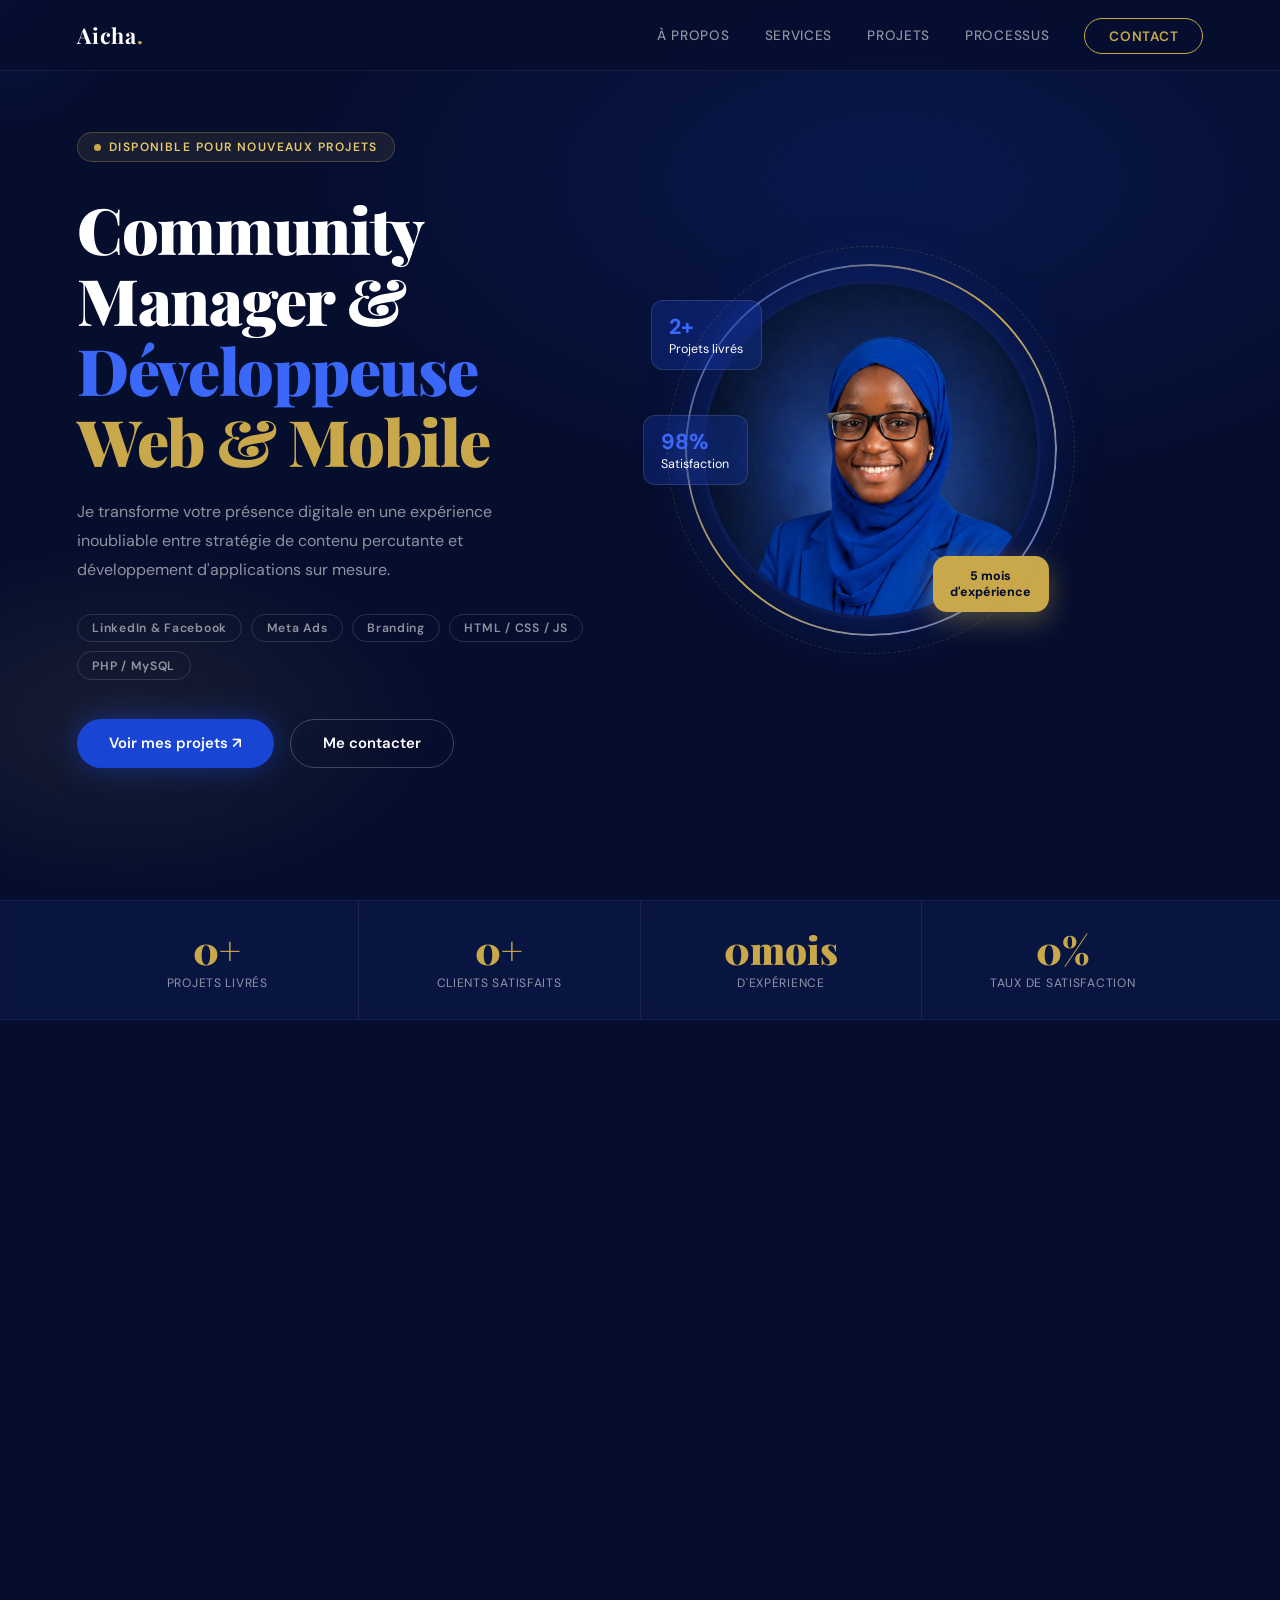
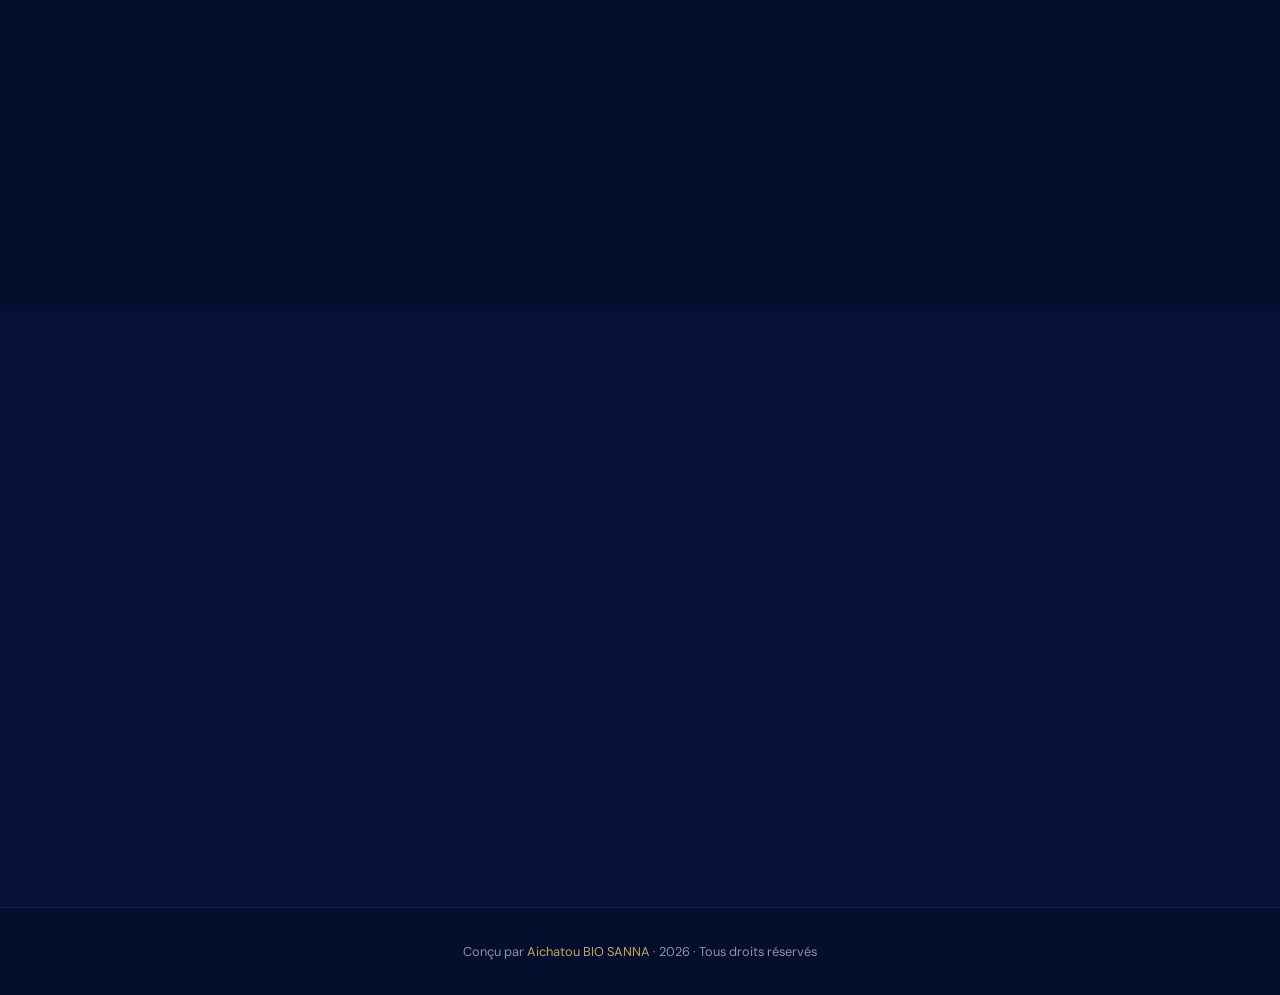
==== index.html @ 02293055 "Description des modifications" ====
<!DOCTYPE html>
<html lang="fr">
<head>
<meta charset="UTF-8">
<meta name="viewport" content="width=device-width, initial-scale=1.0">
<title>Portfolio Aichatou BIO SANNA</title>
<link href="https://fonts.googleapis.com/css2?family=Playfair+Display:wght@400;700;900&family=DM+Sans:wght@300;400;500;600&display=swap" rel="stylesheet">
<link href="portfolio.css" rel="stylesheet">
<style>
/* ── Services mis à jour ── */
.srv-tag{display:inline-block;background:rgba(196,168,76,.13);border:1px solid rgba(196,168,76,.3);color:#e8c96b;font-size:.68rem;font-weight:700;letter-spacing:.1em;text-transform:uppercase;padding:.24rem .7rem;border-radius:50px;margin-bottom:.85rem}
.srv-more{display:inline-flex;align-items:center;gap:.35rem;color:var(--royal-light);font-size:.8rem;font-weight:600;margin-top:1rem;transition:gap .3s}
.srv-card:hover .srv-more{gap:.6rem}
.srv-branding-thumb{width:100%;height:96px;border-radius:10px;margin-bottom:1rem;display:flex;align-items:center;justify-content:center;font-size:2.4rem;background:linear-gradient(135deg,rgba(24,69,212,.28),rgba(196,168,76,.18));border:1px dashed rgba(196,168,76,.28);transition:transform .4s}
.srv-card:hover .srv-branding-thumb{transform:scale(1.04)}
.srv-card p strong{color:var(--royal-light);font-weight:600}
@media(max-width:768px){#services .srv-grid{grid-template-columns:1fr!important}}
</style>
</head>
<body>

<div id="pb"></div>
<div class="cursor-glow" id="cg"></div>

<!-- ══ MODAL APERÇU WEB ══ -->
<div id="previewModal" class="preview-modal" onclick="closePreview(event)">
  <div class="preview-box" onclick="event.stopPropagation()">
    <div class="preview-header">
      <div class="preview-meta">
        <div class="preview-title" id="previewTitle">—</div>
        <div class="preview-url" id="previewUrl">—</div>
      </div>
      <div class="preview-actions">
        <a id="previewOpen" class="preview-open" href="#" target="_blank" rel="noopener noreferrer">
          <svg viewBox="0 0 24 24"><path d="M18 13v6a2 2 0 0 1-2 2H5a2 2 0 0 1-2-2V8a2 2 0 0 1 2-2h6"/><polyline points="15 3 21 3 21 9"/><line x1="10" y1="14" x2="21" y2="3"/></svg>
          Ouvrir le site
        </a>
        <button class="preview-close" onclick="closePreview()">✕</button>
      </div>
    </div>
    <div class="preview-frame-wrap">
      <div class="preview-loading-bar" id="previewLoader">
        <div class="preview-spinner-bar"></div>
        <span>Chargement de l'aperçu…</span>
      </div>
      <img id="previewShot" class="preview-screenshot" src="" alt="Aperçu du site">
      <iframe id="previewIframe" class="preview-iframe"
        sandbox="allow-scripts allow-same-origin allow-forms allow-popups"></iframe>
      <div class="preview-blocked" id="previewBlocked">
        <svg viewBox="0 0 24 24"><circle cx="12" cy="12" r="10"/><line x1="4.93" y1="4.93" x2="19.07" y2="19.07"/></svg>
        Ce site bloque l'affichage en iframe.<br>
        <a id="previewFallbackLink" href="#" target="_blank" rel="noopener" style="color:var(--royal-light);font-weight:600;margin-top:.5rem">Ouvrir dans un nouvel onglet →</a>
      </div>
    </div>
  </div>
</div>

<!-- ══ LIGHTBOX BRANDING ══ -->
<div id="lbModal" class="lb-modal" onclick="closeLightbox(event)">
  <div class="lb-inner" onclick="event.stopPropagation()">
    <button class="lb-close" onclick="closeLightbox()">✕</button>
    <span class="lb-counter" id="lbCounter">1 / 1</span>
    <button class="lb-nav lb-prev" onclick="lbMove(-1)">&#8249;</button>
    <button class="lb-nav lb-next" onclick="lbMove(1)">&#8250;</button>
    <div class="lb-img-wrap" id="lbImgWrap">
      <img id="lbImg" src="" alt="">
    </div>
    <div class="lb-caption" id="lbCaption"></div>
    <div class="lb-dots" id="lbDots"></div>
  </div>
</div>

<!-- ══ NAV ══ -->
<nav>
  <div class="logo">Aicha<span>.</span></div>
  <ul class="nav-links">
    <li><a onclick="scrollTo('about')">À propos</a></li>
    <li><a onclick="scrollTo('services')">Services</a></li>
    <li><a onclick="scrollTo('portfolio')">Projets</a></li>
    <li><a onclick="scrollTo('process')">Processus</a></li>
    <li><a onclick="scrollTo('contact')" class="nav-cta">Contact</a></li>
  </ul>
  <button id="burger" aria-label="Menu" style="display:none;background:none;border:none;cursor:pointer;flex-direction:column;gap:5px;z-index:200;padding:4px">
    <span style="display:block;width:24px;height:2px;background:white;border-radius:2px;transition:all .3s"></span>
    <span style="display:block;width:24px;height:2px;background:white;border-radius:2px;transition:all .3s"></span>
    <span style="display:block;width:24px;height:2px;background:white;border-radius:2px;transition:all .3s"></span>
  </button>
</nav>
<ul id="mobile-menu" style="display:none;position:fixed;top:0;left:0;width:100%;height:100vh;background:rgba(6,14,46,.97);backdrop-filter:blur(20px);flex-direction:column;align-items:center;justify-content:center;gap:2.5rem;list-style:none;z-index:99">
  <li><a onclick="scrollTo('about')" style="font-size:1.3rem;color:#fff;text-decoration:none;font-weight:600;cursor:pointer">À propos</a></li>
  <li><a onclick="scrollTo('services')" style="font-size:1.3rem;color:#fff;text-decoration:none;font-weight:600;cursor:pointer">Services</a></li>
  <li><a onclick="scrollTo('portfolio')" style="font-size:1.3rem;color:#fff;text-decoration:none;font-weight:600;cursor:pointer">Projets</a></li>
  <li><a onclick="scrollTo('process')" style="font-size:1.3rem;color:#fff;text-decoration:none;font-weight:600;cursor:pointer">Processus</a></li>
  <li><a onclick="scrollTo('contact')" style="font-size:1.3rem;color:var(--gold);text-decoration:none;font-weight:700;cursor:pointer">Contact</a></li>
</ul>

<!-- ══ HERO ══ -->
<section id="hero">
  <div class="hero-text">
    <div class="hero-badge"> Disponible pour nouveaux projets</div>
    <h1 class="hero-title">Community<br>Manager &amp;<br><em>Développeuse</em><br><span class="gl">Web &amp; Mobile</span></h1>
    <p class="hero-desc">Je transforme votre présence digitale en une expérience inoubliable entre stratégie de contenu percutante et développement d'applications sur mesure.</p>
    <div class="hero-tags">
      <span class="tag">LinkedIn & Facebook</span>
      <span class="tag">Meta Ads</span>
      <span class="tag">Branding</span>
      <span class="tag">HTML / CSS / JS</span>
      <span class="tag">PHP / MySQL</span>
    </div>
    <div class="hero-btns">
      <a onclick="scrollTo('portfolio')" class="btn-p">Voir mes projets ↗</a>
      <a onclick="scrollTo('contact')" class="btn-o">Me contacter</a>
    </div>
  </div>
  <div class="hero-visual">
    <div class="photo-ring">
      <div class="sc top"><strong>2+</strong>Projets livrés</div>
      <div class="sc mid"><strong>98%</strong>Satisfaction</div>
      <img class="photo-img" id="myPhoto" src="1.jpeg" alt="Aichatou BIO SANNA">
      <div class="pb2">5 mois<br>d'expérience</div>
    </div>
  </div>
</section>

<!-- STATS -->
<div class="stats-bar">
  <div class="si"><div class="sn"><span class="counter" data-target="2">0</span><span>+</span></div><div class="sl">Projets livrés</div></div>
  <div class="si"><div class="sn"><span class="counter" data-target="3">0</span><span>+</span></div><div class="sl">Clients satisfaits</div></div>
  <div class="si"><div class="sn"><span class="counter" data-target="5">0</span><span>mois</span></div><div class="sl">D'expérience</div></div>
  <div class="si"><div class="sn"><span class="counter" data-target="98">0</span><span>%</span></div><div class="sl">Taux de satisfaction</div></div>
</div>

<!-- ABOUT -->
<section id="about">
  <div class="about-grid">
    <div class="about-img-wrap reveal">
      <img id="aboutPhoto" src="1.jpeg" alt="Aichatou BIO SANNA" style="height:440px;object-fit:cover;object-position:top">
      <div class="about-overlay"></div>
      <div class="about-badge"> Community Manager & Dev Web/Mobile</div>
    </div>
    <div class="about-content">
      <div class="sec-label reveal">À propos de moi</div>
      <h2 class="sec-title reveal">Passionnée par le <em>digital</em> sous toutes ses formes</h2>
      <p class="about-hl reveal">Je suis une professionnelle polyvalente alliant créativité stratégique et expertise technique. Ma double compétence me permet de concevoir des solutions digitales complètes, de la gestion de communautés jusqu'au développement d'applications web et mobile.</p>
      <div class="reveal">
        <p style="color:var(--muted);font-size:.9rem;line-height:1.75;margin-bottom:1rem">Avec 5 mois d'expérience, j'accompagne marques et entrepreneurs à construire une présence digitale forte, cohérente et impactante.</p>
        <div class="skill-tags">
          <span class="sp">LinkedIn</span><span class="sp">Python</span><span class="sp">Flutter</span><span class="sp">PHP</span>
          <span class="sp">Facebook</span><span class="sp">Instagram</span><span class="sp">Figma</span><span class="sp">Github</span>
        </div>
      </div>
      <a onclick="scrollTo('contact')" class="btn-p reveal" style="width:fit-content">Travaillons ensemble →</a>
    </div>
  </div>
</section>

<!-- ══════════════════════════════════
     SERVICES — version mise à jour
══════════════════════════════════ -->
<section id="services">
  <div class="sec-label reveal">Mes services</div>
  <h2 class="sec-title reveal">Ce que je fais <em>pour vous</em></h2>
  <p class="sec-desc reveal">Community Manager et développeuse web — je combine créativité digitale et savoir-faire technique pour propulser votre présence en ligne.</p>

  <div class="srv-grid" style="grid-template-columns:repeat(2,1fr)">

    <!-- 1. Community Management -->
    <div class="srv-card reveal d1">
      <span class="srv-tag">Community Management</span>
      <span class="srv-icon">📣</span>
      <h3>Gestion des Réseaux Sociaux</h3>
      <p>Gestion quotidienne de vos pages <strong>LinkedIn</strong> et <strong>Facebook</strong> — stratégie éditoriale, calendrier de publication, contenus engageants et interaction avec votre communauté.</p>
      <div class="srv-more">En savoir plus →</div>
    </div>

    <!-- 2. Publicité / Ads -->
    <div class="srv-card reveal d2">
      <span class="srv-tag">Publicité Digitale</span>
      <span class="srv-icon">🎯</span>
      <h3>Publicité & Ads</h3>
      <p>Campagnes sur <strong>Facebook Ads</strong> et <strong>LinkedIn Ads</strong> — ciblage précis, visuels percutants et suivi des performances pour maximiser votre retour sur investissement.</p>
      <div class="srv-more">En savoir plus →</div>
    </div>

    <!-- 3. Branding — clique ouvre la lightbox existante -->
    <div class="srv-card reveal d3"
         style="cursor:pointer"
         data-images="branding/img1.jpg|branding/img2.jpg|branding/img3.jpg|branding/nina1.jpg|branding/nina2.jpg"
         data-captions="Fenou Immobilier · Identité visuelle|Fenou Immobilier · Charte graphique|Fenou Immobilier · Templates réseaux|Nina Chips · Packaging|Nina Chips · Flyers promotionnels"
         data-gallery-title="Branding & Identité Visuelle"
         onclick="openGallery(this)">
      <span class="srv-tag">Identité Visuelle</span>
      <div class="srv-branding-thumb">🎨</div>
      <h3>Branding & Identité Visuelle
        <span style="font-size:.72rem;color:var(--gold);margin-left:.4rem;font-family:'DM Sans',sans-serif;font-weight:600">↗ voir les créations</span>
      </h3>
      <p>Chartes graphiques, logos, templates réseaux sociaux et supports print pour <em>Fenou Immobilier</em>, <em>Nina Chips</em> et d'autres marques.</p>
      <div class="srv-more" style="color:var(--gold)">Voir mes créations ↗</div>
    </div>

    <!-- 4. Développement Web -->
    <div class="srv-card reveal" style="transition-delay:.4s">
      <span class="srv-tag">Développement</span>
      <span class="srv-icon">💻</span>
      <h3>Développement Web</h3>
      <p>Sites vitrines, landing pages et annuaires avec <strong>HTML / CSS / JS</strong> et <strong>PHP / MySQL</strong>. Des projets réels, livrés et en ligne — visibles dans mes travaux.</p>
      <div class="srv-more">Voir mes projets →</div>
    </div>

  </div>
</section>

<!-- ══════════════════════════════════
     PORTFOLIO
══════════════════════════════════ -->
<section id="portfolio">
  <div class="sec-label reveal">Mes projets</div>
  <h2 class="sec-title reveal">Travaux <em>récents</em></h2>

  <div class="port-filter reveal">
    <button class="fb active" data-filter="all">Tous</button>
    <button class="fb" data-filter="web">Web</button>
    <button class="fb" data-filter="mobile">Mobile</button>
    <button class="fb" data-filter="social">Social Media</button>
    <button class="fb" data-filter="branding">Branding</button>
  </div>

  <div class="port-grid reveal">

    <div class="pi wide" data-cat="web"
         data-url="https://landing-flame-three.vercel.app/"
         data-project-title="Projet fictive landing page"
         data-tech="HTML · CSS · JS">
      <div class="pi-preview">
        <div class="pi-shimmer" id="shimmer1"><div class="pi-shimmer-ring"></div>Chargement…</div>
        <img id="shot1" alt="Aperçu landing page" loading="lazy"
          src="https://image.thum.io/get/width/900/crop/620/https://landing-flame-three.vercel.app/"
          onload="this.classList.add('loaded');document.getElementById('shimmer1').classList.add('hidden')"
          onerror="this.src='https://s.wordpress.com/mshots/v1/https%3A%2F%2Flanding-flame-three.vercel.app%2F?w=900';this.onerror=function(){document.getElementById('shimmer1').innerHTML='🌐'}">
      </div>
      <span class="pi-tag">Web</span>
      <div class="pi-ov">
        <h4>Projet fictive landing page</h4>
        <p>HTML · CSS · JS</p>
        <div class="pi-btns">
          <button class="pi-link" onclick="openPreview(this.closest('.pi'))">
            <svg viewBox="0 0 24 24"><circle cx="12" cy="12" r="3"/><path d="M2 12s3-7 10-7 10 7 10 7-3 7-10 7-10-7-10-7z"/></svg>Aperçu
          </button>
          <a class="pi-link" href="https://landing-flame-three.vercel.app/" target="_blank" rel="noopener">
            <svg viewBox="0 0 24 24"><path d="M18 13v6a2 2 0 0 1-2 2H5a2 2 0 0 1-2-2V8a2 2 0 0 1 2-2h6"/><polyline points="15 3 21 3 21 9"/><line x1="10" y1="14" x2="21" y2="3"/></svg>Ouvrir
          </a>
        </div>
      </div>
    </div>

    <div class="pi tall" data-cat="web"
         data-url="http://ndali-annuaire.infinityfree.me/annuaire/"
         data-project-title="Site Web Annuaire N'Dali"
         data-tech="HTML · CSS · PHP · MySQL">
      <div class="pi-preview">
        <div class="pi-shimmer" id="shimmer2"><div class="pi-shimmer-ring"></div>Chargement…</div>
        <img id="shot2" alt="Aperçu annuaire N'Dali" loading="lazy"
          src="https://image.thum.io/get/width/900/crop/720/http://ndali-annuaire.infinityfree.me/annuaire/"
          onload="this.classList.add('loaded');document.getElementById('shimmer2').classList.add('hidden')"
          onerror="this.src='https://s.wordpress.com/mshots/v1/http%3A%2F%2Fndali-annuaire.infinityfree.me%2Fannuaire%2F?w=900';this.onerror=function(){document.getElementById('shimmer2').innerHTML='🌐'}">
      </div>
      <span class="pi-tag">Web</span>
      <div class="pi-ov">
        <h4>Site Web Annuaire N'Dali</h4>
        <p>HTML · CSS · PHP · MySQL</p>
        <div class="pi-btns">
          <button class="pi-link" onclick="openPreview(this.closest('.pi'))">
            <svg viewBox="0 0 24 24"><circle cx="12" cy="12" r="3"/><path d="M2 12s3-7 10-7 10 7 10 7-3 7-10 7-10-7-10-7z"/></svg>Aperçu
          </button>
          <a class="pi-link" href="http://ndali-annuaire.infinityfree.me/annuaire/" target="_blank" rel="noopener">
            <svg viewBox="0 0 24 24"><path d="M18 13v6a2 2 0 0 1-2 2H5a2 2 0 0 1-2-2V8a2 2 0 0 1 2-2h6"/><polyline points="15 3 21 3 21 9"/><line x1="10" y1="14" x2="21" y2="3"/></svg>Ouvrir
          </a>
        </div>
      </div>
    </div>

    <div class="pi" data-cat="branding"
         data-images="branding/img1.jpg|branding/img2.jpg|branding/img3.jpg"
         data-captions="Identité visuelle|Charte graphique|Templates réseaux sociaux"
         data-gallery-title="Branding Fenou Immobilier"
         onclick="openGallery(this)">
      <div class="pi-thumb-fallback" style="background:linear-gradient(135deg,#2d1b69,#7c3aed)">🎨</div>
      <span class="pi-tag">Branding</span>
      <div class="pi-ov">
        <h4>Branding Fenou Immobilier</h4>
        <p>Identité visuelle · Charte graphique · Templates</p>
        <div class="pi-btns">
          <button class="pi-link" onclick="openGallery(this.closest('.pi'))">
            <svg viewBox="0 0 24 24"><rect x="3" y="3" width="18" height="18" rx="2"/><circle cx="8.5" cy="8.5" r="1.5"/><polyline points="21 15 16 10 5 21"/></svg>Voir les visuels
          </button>
        </div>
      </div>
    </div>

    <div class="pi" data-cat="branding"
         data-images="branding/nina1.jpg|branding/nina2.jpg"
         data-captions="Packaging Nina Chips|Flyers promotionnels"
         data-gallery-title="Branding Nina Chips"
         onclick="openGallery(this)">
      <div class="pi-thumb-fallback" style="background:linear-gradient(135deg,#92400e,#f59e0b)">🌟</div>
      <span class="pi-tag">Branding</span>
      <div class="pi-ov">
        <h4>Branding Nina Chips</h4>
        <p>Packaging · Flyers · Identité</p>
        <div class="pi-btns">
          <button class="pi-link" onclick="openGallery(this.closest('.pi'))">
            <svg viewBox="0 0 24 24"><rect x="3" y="3" width="18" height="18" rx="2"/><circle cx="8.5" cy="8.5" r="1.5"/><polyline points="21 15 16 10 5 21"/></svg>Voir les visuels
          </button>
        </div>
      </div>
    </div>

    <div class="pi wide" data-cat="social">
      <div class="pi-thumb-fallback" style="background:linear-gradient(135deg,#831843,#db2777)">📸</div>
      <span class="pi-tag">Social Media</span>
      <div class="pi-ov">
        <h4>Stratégie Instagram Rama Bien-être</h4>
        <p>Contenu · Planning · Croissance organique</p>
        <div class="pi-btns">
          <a class="pi-link" href="https://www.instagram.com/" target="_blank" rel="noopener">
            <svg viewBox="0 0 24 24"><path d="M18 13v6a2 2 0 0 1-2 2H5a2 2 0 0 1-2-2V8a2 2 0 0 1 2-2h6"/><polyline points="15 3 21 3 21 9"/><line x1="10" y1="14" x2="21" y2="3"/></svg>Voir
          </a>
        </div>
      </div>
    </div>

  </div>
</section>

<!-- PROCESS -->
<section id="process">
  <div class="sec-label reveal">Mon processus</div>
  <h2 class="sec-title reveal">Comment je <em>travaille</em></h2>
  <div class="proc">
    <div class="step reveal d1"><div class="step-n">1</div><h3>Découverte</h3><p>Analyse de vos besoins, objectifs et contexte. Audit de l'existant et définition du scope.</p></div>
    <div class="step reveal d2"><div class="step-n">2</div><h3>Stratégie</h3><p>Élaboration d'une roadmap claire avec jalons précis, livrables définis et timeline réaliste.</p></div>
    <div class="step reveal d3"><div class="step-n">3</div><h3>Création</h3><p>Design, développement et production de contenu avec itérations régulières et votre validation.</p></div>
    <div class="step reveal d4"><div class="step-n">4</div><h3>Livraison</h3><p>Mise en ligne, formation et suivi post-lancement pour garantir le succès de votre projet.</p></div>
  </div>
</section>

<!-- TÉMOIGNAGES -->
<section id="testimonials">
  <div class="sec-label reveal">Témoignages</div>
  <h2 class="sec-title reveal">Ce que disent <em>mes clients</em></h2>
  <div class="test-grid">
    <div class="tc reveal d1">
      <div class="stars">★★★★★</div>
      <p class="tc-text">"Un travail exceptionnel ! Notre site web a été livré dans les délais avec une qualité au-delà de nos attentes. Je recommande vivement."</p>
      <div class="tc-author"><div class="av">RA</div><div><div class="av-name">Ramatou ABDOU</div><div class="av-role">CEO, Rama Bien-être</div></div></div>
    </div>
    <div class="tc reveal d2">
      <div class="stars">★★★★★</div>
      <p class="tc-text">"J'étais surpris du résultat, franchement émerveillé de ce que tu m'as produit."</p>
      <div class="tc-author"><div class="av">AG</div><div><div class="av-name">Arsène GANDONOU</div><div class="av-role">Monteur vidéo · Motion designer</div></div></div>
    </div>
    <div class="tc reveal d3">
      <div class="stars">★★★★★</div>
      <p class="tc-text">"Notre site web est magnifique, rapide et SEO-friendly. Une hausse de 60% du trafic dès le premier mois."</p>
      <div class="tc-author"><div class="av">FD</div><div><div class="av-name">Fatoumata Diallo</div><div class="av-role">Directrice, Cabinet FD</div></div></div>
    </div>
  </div>
</section>

<!-- CONTACT -->
<section id="contact">
  <div class="sec-label reveal" style="justify-content:center">Contact</div>
  <h2 class="sec-title reveal">Démarrons votre <em>projet</em></h2>
  <div class="contact-wrap">
    <p class="sec-desc reveal" style="margin:0 auto">Vous avez un projet en tête ? Je serais ravie d'en discuter. N'hésitez pas à me contacter.</p>
    <a href="mailto:aichatoubiosanna46@gmail.com" class="c-email reveal">✉ aichatoubiosanna46@gmail.com</a>
    <div class="soc reveal">
      <a href="https://www.linkedin.com/in/aichatoubiosanna" target="_blank" rel="noopener" class="sb">in</a>
      <a href="https://www.facebook.com/samsiath.mora.5" target="_blank" rel="noopener" class="sb">f</a>
      <a href="https://wa.me/22901544991" target="_blank" rel="noopener" class="sb">Wa</a>
    </div>
    <p style="margin-top:2rem;color:var(--muted);font-size:.82rem;text-align:center" class="reveal">Ou appelez-moi : <strong style="color:var(--white)">+229 01 54 49 91 71</strong></p>
  </div>
</section>

<footer><p>Conçu par <span>Aichatou BIO SANNA</span> · 2026 · Tous droits réservés</p></footer>

<script>
/* ─── Utilitaires ─── */
function scrollTo(id){document.getElementById(id).scrollIntoView({behavior:'smooth'})}
window.addEventListener('scroll',()=>{const s=document.documentElement,r=s.scrollTop,h=s.scrollHeight-s.clientHeight;document.getElementById('pb').style.width=(r/h*100)+'%'});
const cg=document.getElementById('cg');
document.addEventListener('mousemove',e=>{cg.style.left=e.clientX+'px';cg.style.top=e.clientY+'px'});
const obs=new IntersectionObserver(entries=>entries.forEach(e=>{if(e.isIntersecting)e.target.classList.add('visible')}),{threshold:.12});
document.querySelectorAll('.reveal').forEach(el=>obs.observe(el));
function animCount(el){const t=+el.dataset.target,d=1800;let s=null;(function step(ts){if(!s)s=ts;const p=Math.min((ts-s)/d,1);el.textContent=Math.floor(p*t);if(p<1)requestAnimationFrame(step)})(performance.now())}
const co=new IntersectionObserver(entries=>entries.forEach(e=>{if(e.isIntersecting){animCount(e.target);co.unobserve(e.target)}}),{threshold:.5});
document.querySelectorAll('.counter').forEach(el=>co.observe(el));

/* ─── Filtres portfolio ─── */
document.querySelectorAll('.fb').forEach(btn=>{
  btn.addEventListener('click',()=>{
    document.querySelectorAll('.fb').forEach(b=>b.classList.remove('active'));
    btn.classList.add('active');
    const f=btn.dataset.filter;
    document.querySelectorAll('.pi').forEach(c=>{
      c.classList.toggle('hidden',f!=='all'&&c.dataset.cat!==f);
    });
  });
});

/* ═══════════════════════════════════════
   MODAL APERÇU WEB
═══════════════════════════════════════ */
const previewModal=document.getElementById('previewModal');
const previewIframe=document.getElementById('previewIframe');
const previewShot=document.getElementById('previewShot');
const previewLoader=document.getElementById('previewLoader');
const previewBlocked=document.getElementById('previewBlocked');

function openPreview(card){
  const url=card.dataset.url;
  const title=card.dataset.projectTitle||'Aperçu';
  document.getElementById('previewTitle').textContent=title;
  document.getElementById('previewUrl').textContent=url;
  document.getElementById('previewOpen').href=url;
  document.getElementById('previewFallbackLink').href=url;
  previewLoader.style.display='flex';
  previewIframe.classList.remove('loaded');
  previewIframe.style.display='block';
  previewShot.style.display='none';
  previewBlocked.style.display='none';
  const shotUrl='https://image.thum.io/get/width/900/crop/600/'+url;
  previewShot.src=shotUrl;
  let iframeTimeout=setTimeout(()=>showScreenshotFallback(),4000);
  previewIframe.onload=()=>{
    clearTimeout(iframeTimeout);
    try{
      const doc=previewIframe.contentDocument||previewIframe.contentWindow.document;
      if(!doc||doc.body===null){showScreenshotFallback();return;}
      previewLoader.style.display='none';
      previewIframe.classList.add('loaded');
    }catch(e){showScreenshotFallback();}
  };
  previewIframe.onerror=()=>{clearTimeout(iframeTimeout);showScreenshotFallback();};
  previewIframe.src=url;
  previewModal.classList.add('open');
  document.body.style.overflow='hidden';
}

function showScreenshotFallback(){
  previewIframe.style.display='none';
  previewLoader.style.display='none';
  previewShot.style.display='block';
  previewShot.onerror=()=>{previewShot.style.display='none';previewBlocked.style.display='flex';};
}

function closePreview(e){
  if(e&&e.target!==previewModal)return;
  previewModal.classList.remove('open');
  previewIframe.src='about:blank';
  document.body.style.overflow='';
}
document.addEventListener('keydown',e=>{if(e.key==='Escape'){closePreview();closeLightbox();}});

/* ═══════════════════════════════════════
   LIGHTBOX BRANDING
═══════════════════════════════════════ */
let lbImages=[],lbCaptions=[],lbIndex=0;
const lbModal=document.getElementById('lbModal');
const lbCaption=document.getElementById('lbCaption');
const lbDots=document.getElementById('lbDots');
const lbCounter=document.getElementById('lbCounter');
const lbImgWrap=document.getElementById('lbImgWrap');

function openGallery(card){
  const rawImages=(card.dataset.images||'').split('|').map(s=>s.trim()).filter(Boolean);
  const rawCaptions=(card.dataset.captions||'').split('|').map(s=>s.trim());
  if(!rawImages.length||rawImages[0]===''){
    lbImgWrap.innerHTML='<div class="lb-no-img"><span>🖼️</span>Ajoutez vos chemins d\'images<br>dans l\'attribut <code style="color:var(--gold)">data-images</code> de la carte</div>';
    lbCaption.textContent='';lbDots.innerHTML='';lbCounter.textContent='';
    lbModal.classList.add('open');document.body.style.overflow='hidden';
    return;
  }
  lbImages=rawImages;lbCaptions=rawCaptions;lbIndex=0;
  lbImgWrap.innerHTML='<img id="lbImg" src="" alt="">';
  renderLb(0);
  lbModal.classList.add('open');document.body.style.overflow='hidden';
}

function renderLb(i){
  lbIndex=i;
  const img=document.getElementById('lbImg');
  if(!img)return;
  img.style.opacity='0';
  img.src=lbImages[i];
  img.onload=()=>{img.style.transition='opacity .3s';img.style.opacity='1'};
  img.onerror=()=>{
    lbImgWrap.innerHTML='<div class="lb-no-img"><span>🖼️</span>Image non trouvée<br><small style="opacity:.6">'+lbImages[i]+'</small></div>';
  };
  lbCaption.textContent=lbCaptions[i]||'';
  lbCounter.textContent=(i+1)+' / '+lbImages.length;
  lbDots.innerHTML='';
  lbImages.forEach((_,idx)=>{
    const d=document.createElement('button');
    d.className='lb-dot'+(idx===i?' active':'');
    d.onclick=()=>renderLb(idx);
    lbDots.appendChild(d);
  });
}

function lbMove(dir){
  const n=(lbIndex+dir+lbImages.length)%lbImages.length;
  if(!document.getElementById('lbImg'))lbImgWrap.innerHTML='<img id="lbImg" src="" alt="">';
  renderLb(n);
}

function closeLightbox(e){
  if(e&&e.target!==lbModal)return;
  lbModal.classList.remove('open');document.body.style.overflow='';
}

let lbTouchX=null;
lbModal.addEventListener('touchstart',e=>{lbTouchX=e.touches[0].clientX},{passive:true});
lbModal.addEventListener('touchend',e=>{
  if(lbTouchX===null)return;
  const dx=e.changedTouches[0].clientX-lbTouchX;
  if(Math.abs(dx)>50)lbMove(dx<0?1:-1);
  lbTouchX=null;
},{passive:true});

/* ─── Burger ─── */
const burger=document.getElementById('burger');
const mobileMenu=document.getElementById('mobile-menu');
if(burger){
  burger.addEventListener('click',()=>{
    mobileMenu.classList.toggle('open');
    const spans=burger.querySelectorAll('span');
    if(mobileMenu.classList.contains('open')){spans[0].style.transform='translateY(7px) rotate(45deg)';spans[1].style.opacity='0';spans[2].style.transform='translateY(-7px) rotate(-45deg)';}
    else{spans[0].style.transform='';spans[1].style.opacity='1';spans[2].style.transform='';}
  });
  mobileMenu.querySelectorAll('a').forEach(a=>a.addEventListener('click',()=>{
    mobileMenu.classList.remove('open');
    const spans=burger.querySelectorAll('span');
    spans[0].style.transform='';spans[1].style.opacity='1';spans[2].style.transform='';
  }));
}
</script>
</body>
</html>
---- portfolio.css ----
:root{--royal:#1845D4;--royal-deep:#0e2fa0;--royal-light:#3b68f9;--navy:#060e2e;--navy-mid:#0d1c52;--gold:#c9a84c;--gold-light:#e8c96b;--white:#fff;--muted:rgba(255,255,255,.55);--card:rgba(18,38,100,.45)}
*,*::before,*::after{box-sizing:border-box;margin:0;padding:0}
html{scroll-behavior:smooth}
body{font-family:'DM Sans',sans-serif;background:var(--navy);color:var(--white);overflow-x:hidden}
body::before{content:'';position:fixed;inset:0;z-index:1;pointer-events:none;background:radial-gradient(ellipse 80% 60% at 70% 20%,rgba(24,69,212,.18) 0,transparent 60%),radial-gradient(ellipse 50% 40% at 10% 80%,rgba(196,168,76,.1) 0,transparent 50%)}
#pb{position:fixed;top:0;left:0;height:3px;z-index:200;background:linear-gradient(90deg,var(--royal),var(--gold));transition:width .2s}
nav{position:fixed;top:0;width:100%;z-index:100;display:flex;align-items:center;justify-content:space-between;padding:1.3rem 6%;backdrop-filter:blur(20px);background:rgba(6,14,46,.8);border-bottom:1px solid rgba(255,255,255,.06)}
.logo{font-family:'Playfair Display',serif;font-size:1.35rem;font-weight:700;color:var(--white);letter-spacing:.04em}.logo span{color:var(--gold)}
.nav-links{display:flex;gap:2.2rem;list-style:none}
.nav-links a{color:var(--muted);text-decoration:none;font-size:.85rem;font-weight:500;letter-spacing:.05em;text-transform:uppercase;transition:color .3s;cursor:pointer;position:relative}
.nav-links a::after{content:'';position:absolute;bottom:-4px;left:0;width:0;height:2px;background:var(--gold);transition:width .35s}
.nav-links a:hover{color:var(--white)}.nav-links a:hover::after{width:100%}
.nav-cta{padding:.55rem 1.5rem;border:1.5px solid var(--gold);border-radius:50px;color:var(--gold)!important;font-weight:600!important;transition:background .3s,color .3s!important}
.nav-cta:hover{background:var(--gold);color:var(--navy)!important}.nav-cta::after{display:none!important}

/* HERO */
#hero{position:relative;z-index:2;min-height:100vh;display:flex;align-items:center;padding:0 6%;gap:4rem;overflow:hidden}
.hero-text{flex:1;max-width:560px}
.hero-badge{display:inline-flex;align-items:center;gap:.5rem;background:rgba(196,168,76,.1);border:1px solid rgba(196,168,76,.3);padding:.38rem 1rem;border-radius:50px;font-size:.75rem;color:var(--gold-light);font-weight:600;letter-spacing:.12em;text-transform:uppercase;margin-bottom:2rem;opacity:0;animation:fadeUp .7s .2s forwards}
.hero-badge::before{content:'';width:7px;height:7px;border-radius:50%;background:var(--gold);animation:pulse 2s infinite}
@keyframes pulse{0%,100%{box-shadow:0 0 0 0 rgba(196,168,76,.6)}50%{box-shadow:0 0 0 6px rgba(196,168,76,0)}}
.hero-title{font-family:'Playfair Display',serif;font-size:clamp(2.4rem,5vw,4.2rem);font-weight:900;line-height:1.1;letter-spacing:-.02em;opacity:0;animation:fadeUp .8s .35s forwards}
.hero-title em{font-style:normal;color:var(--royal-light)}.hero-title .gl{color:var(--gold)}
.hero-desc{margin-top:1.4rem;font-size:1rem;line-height:1.8;color:var(--muted);max-width:480px;opacity:0;animation:fadeUp .8s .5s forwards}
.hero-tags{display:flex;flex-wrap:wrap;gap:.55rem;margin-top:1.8rem;opacity:0;animation:fadeUp .8s .65s forwards}
.tag{padding:.34rem .9rem;border-radius:50px;font-size:.76rem;font-weight:600;letter-spacing:.06em;border:1px solid rgba(255,255,255,.14);color:var(--muted)}
.hero-btns{display:flex;gap:1rem;margin-top:2.4rem;flex-wrap:wrap;opacity:0;animation:fadeUp .8s .8s forwards}
.btn-p{display:inline-flex;align-items:center;gap:.5rem;background:var(--royal);color:var(--white);text-decoration:none;padding:.85rem 2rem;border-radius:50px;font-weight:600;font-size:.93rem;box-shadow:0 0 30px rgba(24,69,212,.5);transition:all .3s;cursor:pointer}
.btn-p:hover{transform:translateY(-2px);box-shadow:0 8px 40px rgba(24,69,212,.7)}
.btn-o{display:inline-flex;align-items:center;gap:.5rem;border:1.5px solid rgba(255,255,255,.22);color:var(--white);text-decoration:none;padding:.85rem 2rem;border-radius:50px;font-weight:600;font-size:.93rem;transition:all .3s;cursor:pointer}
.btn-o:hover{border-color:var(--white);background:rgba(255,255,255,.06)}

/* HERO VISUAL */
.hero-visual{position:relative;flex-shrink:0;opacity:0;animation:fadeLeft .9s .4s forwards}
.photo-ring{position:relative;width:340px;height:340px}
.photo-ring::before{content:'';position:absolute;inset:-16px;border-radius:50%;border:2px solid transparent;background:linear-gradient(135deg,var(--royal),var(--gold),var(--royal-light)) border-box;-webkit-mask:linear-gradient(#fff 0 0) padding-box,linear-gradient(#fff 0 0);-webkit-mask-composite:xor;mask-composite:exclude;animation:spin 8s linear infinite}
.photo-ring::after{content:'';position:absolute;inset:-34px;border-radius:50%;border:1px dashed rgba(196,168,76,.2);animation:spin 22s linear infinite reverse}
@keyframes spin{to{transform:rotate(360deg)}}
.photo-img{width:100%;height:100%;border-radius:50%;object-fit:cover;object-position:center top;border:4px solid var(--navy-mid);box-shadow:0 0 60px rgba(24,69,212,.35)}
.pb2{position:absolute;bottom:8px;right:-8px;background:var(--gold);color:var(--navy);padding:.75rem 1.1rem;border-radius:14px;font-weight:800;font-size:.78rem;line-height:1.3;text-align:center;box-shadow:0 8px 28px rgba(196,168,76,.4);animation:float 3s ease-in-out infinite}
@keyframes float{0%,100%{transform:translateY(0)}50%{transform:translateY(-8px)}}
.sc{position:absolute;background:rgba(24,69,212,.25);backdrop-filter:blur(12px);border:1px solid rgba(255,255,255,.12);border-radius:12px;padding:.75rem 1.1rem;font-size:.78rem;color:var(--white);animation:float 4s ease-in-out infinite}
.sc strong{display:block;font-size:1.35rem;font-weight:800;color:var(--royal-light)}
.sc.top{top:20px;left:-50px;animation-delay:.5s}.sc.mid{top:50%;left:-58px;transform:translateY(-50%);animation-delay:1s}

/* STATS */
.stats-bar{position:relative;z-index:2;display:flex;justify-content:center;padding:0 6%;background:rgba(13,28,82,.55);border-top:1px solid rgba(255,255,255,.06);border-bottom:1px solid rgba(255,255,255,.06);backdrop-filter:blur(10px)}
.si{flex:1;text-align:center;padding:1.8rem 2rem;border-right:1px solid rgba(255,255,255,.07)}.si:last-child{border-right:none}
.sn{font-family:'Playfair Display',serif;font-size:2.4rem;font-weight:900;line-height:1}.sn span{color:var(--gold)}
.sl{font-size:.76rem;color:var(--muted);margin-top:.4rem;letter-spacing:.06em;text-transform:uppercase}

/* SECTIONS */
section{position:relative;z-index:2;padding:6rem 6%}
.sec-label{font-size:.73rem;color:var(--gold);letter-spacing:.18em;text-transform:uppercase;font-weight:700;margin-bottom:1rem;display:flex;align-items:center;gap:.7rem}
.sec-label::before{content:'';width:28px;height:2px;background:var(--gold)}
.sec-title{font-family:'Playfair Display',serif;font-size:clamp(1.8rem,3.5vw,2.7rem);font-weight:800;line-height:1.2;margin-bottom:1rem}
.sec-title em{font-style:normal;color:var(--royal-light)}
.sec-desc{color:var(--muted);max-width:520px;line-height:1.8;font-size:.95rem}

/* ABOUT */
.about-grid{display:grid;grid-template-columns:1fr 1fr;gap:5rem;align-items:center;margin-top:4rem}
.about-img-wrap{position:relative;border-radius:22px;overflow:hidden}
.about-img-wrap img{width:100%;height:440px;object-fit:cover;object-position:top;border-radius:22px;display:block;box-shadow:0 20px 60px rgba(0,0,0,.5)}
.about-overlay{position:absolute;inset:0;border-radius:22px;background:linear-gradient(to top,rgba(6,14,46,.7) 0,transparent 60%)}
.about-badge{position:absolute;bottom:22px;left:22px;background:var(--royal);color:var(--white);padding:.55rem 1.1rem;border-radius:10px;font-size:.8rem;font-weight:600}
.about-content{display:flex;flex-direction:column;gap:1.4rem}
.about-hl{font-size:1.02rem;color:var(--white);line-height:1.85}
.skill-tags{display:flex;flex-wrap:wrap;gap:.5rem;margin-top:.3rem}
.sp{background:rgba(24,69,212,.18);border:1px solid rgba(24,69,212,.38);color:var(--royal-light);padding:.38rem .95rem;border-radius:50px;font-size:.78rem;font-weight:600}

/* SERVICES */
#services{background:rgba(13,28,82,.3)}
.srv-grid{display:grid;grid-template-columns:repeat(3,1fr);gap:1.4rem;margin-top:4rem}
.srv-card{background:var(--card);border:1px solid rgba(255,255,255,.07);border-radius:20px;padding:2.2rem 1.8rem;transition:all .4s;position:relative;overflow:hidden}
.srv-card::before{content:'';position:absolute;top:0;left:0;right:0;height:3px;background:linear-gradient(90deg,var(--royal),var(--gold));transform:scaleX(0);transform-origin:left;transition:transform .4s}
.srv-card:hover{transform:translateY(-8px);border-color:rgba(24,69,212,.4)}.srv-card:hover::before{transform:scaleX(1)}
.srv-icon{font-size:2.1rem;margin-bottom:1.1rem;display:block}
.srv-card h3{font-family:'Playfair Display',serif;font-size:1.2rem;font-weight:700;margin-bottom:.65rem}
.srv-card p{color:var(--muted);font-size:.86rem;line-height:1.7}

/* ══════════════════════════════════
   PORTFOLIO
══════════════════════════════════ */
.port-filter{display:flex;gap:.55rem;margin:2rem 0 1.8rem;flex-wrap:wrap}
.fb{font-family:'DM Sans',sans-serif;padding:.45rem 1.15rem;border-radius:50px;border:1.5px solid rgba(255,255,255,.14);background:none;color:var(--muted);font-size:.8rem;font-weight:600;cursor:pointer;transition:all .3s}
.fb.active,.fb:hover{border-color:var(--royal-light);color:var(--white);background:rgba(24,69,212,.22)}

.port-grid{display:grid;grid-template-columns:repeat(3,1fr);grid-auto-rows:210px;gap:12px}
.pi{border-radius:16px;overflow:hidden;position:relative;cursor:pointer;border:1px solid rgba(255,255,255,.07);transition:transform .3s,box-shadow .3s}
.pi:hover{transform:translateY(-5px);box-shadow:0 16px 40px rgba(0,0,0,.4)}
.pi.wide{grid-column:span 2}.pi.tall{grid-row:span 2}.pi.hidden{display:none}

/* screenshot thumbnail */
.pi-thumb{position:absolute;inset:0;background-size:cover;background-position:top center;background-repeat:no-repeat;transition:transform .4s ease}
.pi:hover .pi-thumb{transform:scale(1.06)}
.pi-thumb-fallback{position:absolute;inset:0;display:flex;align-items:center;justify-content:center;font-size:3rem}

/* loading shimmer */
/* ── aperçu iframe miniaturisé avant clic ── */
.pi-thumb-frame{position:absolute;inset:0;overflow:hidden;background:#0a1540;pointer-events:none}
.pi-thumb-iframe{width:1280px;height:900px;border:none;pointer-events:none;transform-origin:top left;opacity:0;transition:opacity .6s}
.pi-thumb-iframe.loaded{opacity:1}
.pi-thumb-overlay{position:absolute;inset:0;background:linear-gradient(to bottom,transparent 55%,rgba(6,14,46,.08));pointer-events:none}
.pi:hover .pi-thumb-frame{pointer-events:none}
.pi-shimmer{position:absolute;inset:0;display:flex;flex-direction:column;align-items:center;justify-content:center;gap:.6rem;color:rgba(255,255,255,.35);font-size:.72rem;transition:opacity .4s;z-index:2}
.pi-shimmer-ring{width:26px;height:26px;border:2px solid rgba(255,255,255,.12);border-top-color:rgba(255,255,255,.5);border-radius:50%;animation:spin .8s linear infinite}
.pi-shimmer.hidden{opacity:0;pointer-events:none}

.pi-tag{position:absolute;top:10px;left:10px;font-size:10px;font-weight:600;letter-spacing:.1em;text-transform:uppercase;padding:4px 10px;border-radius:999px;background:rgba(255,255,255,.9);color:#111;z-index:3}
.pi-ov{position:absolute;inset:0;background:linear-gradient(to top,rgba(6,14,46,.95) 0,rgba(6,14,46,.4) 55%,transparent 100%);display:flex;flex-direction:column;justify-content:flex-end;padding:1.1rem 1.2rem;opacity:0;transition:opacity .25s;z-index:4}
.pi:hover .pi-ov{opacity:1}
.pi-ov h4{font-family:'Playfair Display',serif;font-size:14px;font-weight:700;margin-bottom:4px}
.pi-ov p{font-size:11px;color:rgba(255,255,255,.6);font-weight:300;margin:0}
.pi-btns{display:flex;gap:6px;margin-top:10px;flex-wrap:wrap}
.pi-link{display:inline-flex;align-items:center;gap:5px;font-size:11px;font-weight:600;color:#fff;text-decoration:none;border:1px solid rgba(255,255,255,.35);border-radius:999px;padding:5px 12px;background:none;cursor:pointer;transition:background .15s;font-family:'DM Sans',sans-serif}
.pi-link:hover{background:rgba(255,255,255,.15)}
.pi-link svg{width:11px;height:11px;stroke:#fff;fill:none;stroke-width:2;stroke-linecap:round;stroke-linejoin:round;flex-shrink:0}

/* ══════════════════════════════════
   MODAL APERÇU WEB
══════════════════════════════════ */
.preview-modal{display:none;position:fixed;inset:0;z-index:900;background:rgba(4,10,35,.92);backdrop-filter:blur(12px);align-items:center;justify-content:center;padding:1.5rem}
.preview-modal.open{display:flex}
.preview-box{background:#0d1c52;border-radius:16px;border:1px solid rgba(255,255,255,.12);width:100%;max-width:940px;max-height:90vh;display:flex;flex-direction:column;overflow:hidden}
.preview-header{display:flex;align-items:center;justify-content:space-between;padding:12px 16px;border-bottom:1px solid rgba(255,255,255,.08);flex-shrink:0;gap:12px}
.preview-meta{flex:1;min-width:0}
.preview-title{font-family:'Playfair Display',serif;font-size:15px;color:#fff;font-weight:700}
.preview-url{font-size:11px;color:rgba(255,255,255,.35);margin-top:2px;white-space:nowrap;overflow:hidden;text-overflow:ellipsis}
.preview-actions{display:flex;align-items:center;gap:8px;flex-shrink:0}
.preview-open{font-size:11px;font-weight:500;color:#fff;text-decoration:none;border:1px solid rgba(255,255,255,.3);border-radius:999px;padding:5px 14px;display:inline-flex;align-items:center;gap:5px;transition:background .15s;white-space:nowrap}
.preview-open:hover{background:rgba(255,255,255,.1)}
.preview-open svg{width:11px;height:11px;stroke:#fff;fill:none;stroke-width:2;stroke-linecap:round;stroke-linejoin:round}
.preview-close{background:none;border:none;cursor:pointer;color:rgba(255,255,255,.4);font-size:20px;padding:4px 8px;transition:color .15s;line-height:1}
.preview-close:hover{color:#fff}
.preview-frame-wrap{flex:1;position:relative;min-height:0}
.preview-loading-bar{position:absolute;inset:0;display:flex;flex-direction:column;align-items:center;justify-content:center;gap:12px;color:rgba(255,255,255,.4);font-size:13px}
.preview-spinner-bar{width:32px;height:32px;border:2px solid rgba(255,255,255,.1);border-top-color:rgba(255,255,255,.6);border-radius:50%;animation:spin .8s linear infinite}
.preview-iframe{width:100%;height:520px;border:none;display:block;opacity:0;transition:opacity .4s}
.preview-iframe.loaded{opacity:1}

/* fallback screenshot dans le modal */
.preview-screenshot{width:100%;height:520px;object-fit:cover;object-position:top;display:none}
.preview-blocked{display:none;flex-direction:column;align-items:center;justify-content:center;gap:1rem;height:520px;color:rgba(255,255,255,.5);font-size:.9rem;text-align:center;padding:2rem}
.preview-blocked svg{width:40px;height:40px;stroke:rgba(255,255,255,.25);fill:none;stroke-width:1.5}

/* ══════════════════════════════════
   LIGHTBOX BRANDING
══════════════════════════════════ */
.lb-modal{display:none;position:fixed;inset:0;z-index:950;background:rgba(4,10,35,.96);backdrop-filter:blur(16px);align-items:center;justify-content:center}
.lb-modal.open{display:flex}
.lb-inner{position:relative;max-width:860px;width:100%;padding:1rem}
.lb-img-wrap{border-radius:14px;overflow:hidden;max-height:72vh;display:flex;align-items:center;justify-content:center;background:#0d1c52;border:1px solid rgba(255,255,255,.1)}
.lb-img-wrap img{width:100%;max-height:72vh;object-fit:contain;display:block}
.lb-caption{text-align:center;margin-top:.8rem;font-size:.85rem;color:rgba(255,255,255,.55)}
.lb-dots{display:flex;justify-content:center;gap:6px;margin-top:.9rem}
.lb-dot{width:7px;height:7px;border-radius:50%;background:rgba(255,255,255,.25);border:none;cursor:pointer;padding:0;transition:background .2s}
.lb-dot.active{background:var(--gold)}
.lb-close{position:absolute;top:-10px;right:0;background:rgba(255,255,255,.08);border:1px solid rgba(255,255,255,.15);border-radius:50%;width:36px;height:36px;cursor:pointer;color:#fff;font-size:18px;display:flex;align-items:center;justify-content:center;z-index:10;transition:background .15s}
.lb-close:hover{background:rgba(255,255,255,.18)}
.lb-nav{position:absolute;top:50%;transform:translateY(-50%);background:rgba(255,255,255,.08);border:1px solid rgba(255,255,255,.15);border-radius:50%;width:44px;height:44px;cursor:pointer;color:#fff;font-size:22px;display:flex;align-items:center;justify-content:center;transition:background .15s;line-height:1}
.lb-nav:hover{background:rgba(255,255,255,.2)}
.lb-prev{left:-54px}.lb-next{right:-54px}
.lb-counter{position:absolute;top:-10px;left:0;font-size:11px;color:rgba(255,255,255,.35);background:rgba(6,14,46,.8);border:1px solid rgba(255,255,255,.1);border-radius:20px;padding:4px 10px}
.lb-no-img{display:flex;flex-direction:column;align-items:center;justify-content:center;height:300px;gap:1rem;color:rgba(255,255,255,.4);font-size:.9rem}
.lb-no-img span{font-size:3rem}

/* PROCESS */
#process{background:rgba(13,28,82,.3)}
.proc{display:grid;grid-template-columns:repeat(4,1fr);gap:1.4rem;margin-top:4rem}
.step{text-align:center;padding:1.8rem 1rem;border-radius:16px;transition:background .3s}
.step:hover{background:var(--card)}
.step-n{width:54px;height:54px;border-radius:50%;background:linear-gradient(135deg,var(--royal-deep),var(--royal-light));color:var(--white);font-family:'Playfair Display',serif;font-size:1.25rem;font-weight:900;display:flex;align-items:center;justify-content:center;margin:0 auto 1.1rem;box-shadow:0 0 20px rgba(24,69,212,.45)}
.step h3{font-size:.97rem;font-weight:700;margin-bottom:.5rem}.step p{color:var(--muted);font-size:.81rem;line-height:1.65}

/* TESTIMONIALS */
.test-grid{display:grid;grid-template-columns:repeat(3,1fr);gap:1.3rem;margin-top:4rem}
.tc{background:var(--card);border:1px solid rgba(255,255,255,.07);border-radius:20px;padding:1.9rem;transition:all .3s}
.tc:hover{border-color:rgba(196,168,76,.28);transform:translateY(-4px)}
.stars{color:var(--gold);font-size:.95rem;margin-bottom:.9rem}
.tc-text{color:var(--muted);line-height:1.75;font-size:.88rem;font-style:italic}
.tc-author{display:flex;align-items:center;gap:.75rem;margin-top:1.4rem;padding-top:1.1rem;border-top:1px solid rgba(255,255,255,.07)}
.av{width:38px;height:38px;border-radius:50%;background:linear-gradient(135deg,var(--royal),var(--royal-light));display:flex;align-items:center;justify-content:center;font-weight:800;font-size:.82rem;flex-shrink:0}
.av-name{font-weight:700;font-size:.86rem}.av-role{font-size:.73rem;color:var(--muted)}

/* CONTACT */
#contact{background:rgba(13,28,82,.3);text-align:center}
.contact-wrap{max-width:640px;margin:3rem auto 0}
.c-email{display:inline-flex;align-items:center;gap:.6rem;font-size:1.05rem;font-weight:700;color:var(--white);text-decoration:none;padding:.95rem 2.3rem;border:1.5px solid rgba(255,255,255,.2);border-radius:50px;margin:1.4rem 0;transition:all .3s}
.c-email:hover{border-color:var(--royal-light);background:rgba(24,69,212,.18)}
.soc{display:flex;justify-content:center;gap:.9rem;margin-top:1.8rem}
.sb{width:46px;height:46px;border-radius:50%;background:rgba(255,255,255,.06);border:1px solid rgba(255,255,255,.1);display:flex;align-items:center;justify-content:center;text-decoration:none;font-size:.85rem;font-weight:700;color:#fff;transition:all .3s}
.sb:hover{background:var(--royal);border-color:var(--royal);transform:translateY(-3px)}
footer{position:relative;z-index:2;text-align:center;padding:2.2rem 6%;border-top:1px solid rgba(255,255,255,.06);color:var(--muted);font-size:.8rem}
footer span{color:var(--gold)}

/* REVEAL */
.reveal{opacity:0;transform:translateY(32px);transition:opacity .7s ease,transform .7s ease}
.reveal.visible{opacity:1;transform:translateY(0)}
.d1{transition-delay:.1s}.d2{transition-delay:.2s}.d3{transition-delay:.3s}.d4{transition-delay:.4s}
@keyframes fadeUp{from{opacity:0;transform:translateY(28px)}to{opacity:1;transform:translateY(0)}}
@keyframes fadeLeft{from{opacity:0;transform:translateX(36px)}to{opacity:1;transform:translateX(0)}}
.cursor-glow{position:fixed;width:280px;height:280px;border-radius:50%;background:radial-gradient(circle,rgba(24,69,212,.12) 0,transparent 70%);pointer-events:none;z-index:1;transform:translate(-50%,-50%);transition:left .15s ease,top .15s ease}

/* RESPONSIVE */
@media(max-width:900px){
  .srv-grid{grid-template-columns:1fr 1fr}
  .proc{grid-template-columns:1fr 1fr}
  .test-grid{grid-template-columns:1fr}
  .about-grid{grid-template-columns:1fr;gap:2.5rem}
}
@media(max-width:768px){
  nav{padding:1rem 5%}
  .nav-links{display:none}
  #burger{display:flex!important}
  #hero{flex-direction:column-reverse;padding:6rem 5% 3rem;text-align:center;gap:2rem}
  .hero-visual{display:flex;justify-content:center}
  .photo-ring{width:240px;height:240px}
  .sc.top{left:-20px}.sc.mid{display:none}
  .port-grid{grid-template-columns:1fr 1fr;grid-auto-rows:160px}
  .pi.wide{grid-column:span 2}.pi.tall{grid-row:span 1}
  .lb-prev{left:-12px}.lb-next{right:-12px}
  .preview-iframe,.preview-blocked,.lb-img-wrap img{max-height:55vh}
}
@media(max-width:480px){
  .port-grid{grid-template-columns:1fr;grid-auto-rows:180px}
  .pi.wide,.pi.tall{grid-column:span 1;grid-row:span 1}
  .si{padding:1rem}
  .stats-bar{flex-wrap:wrap}
}
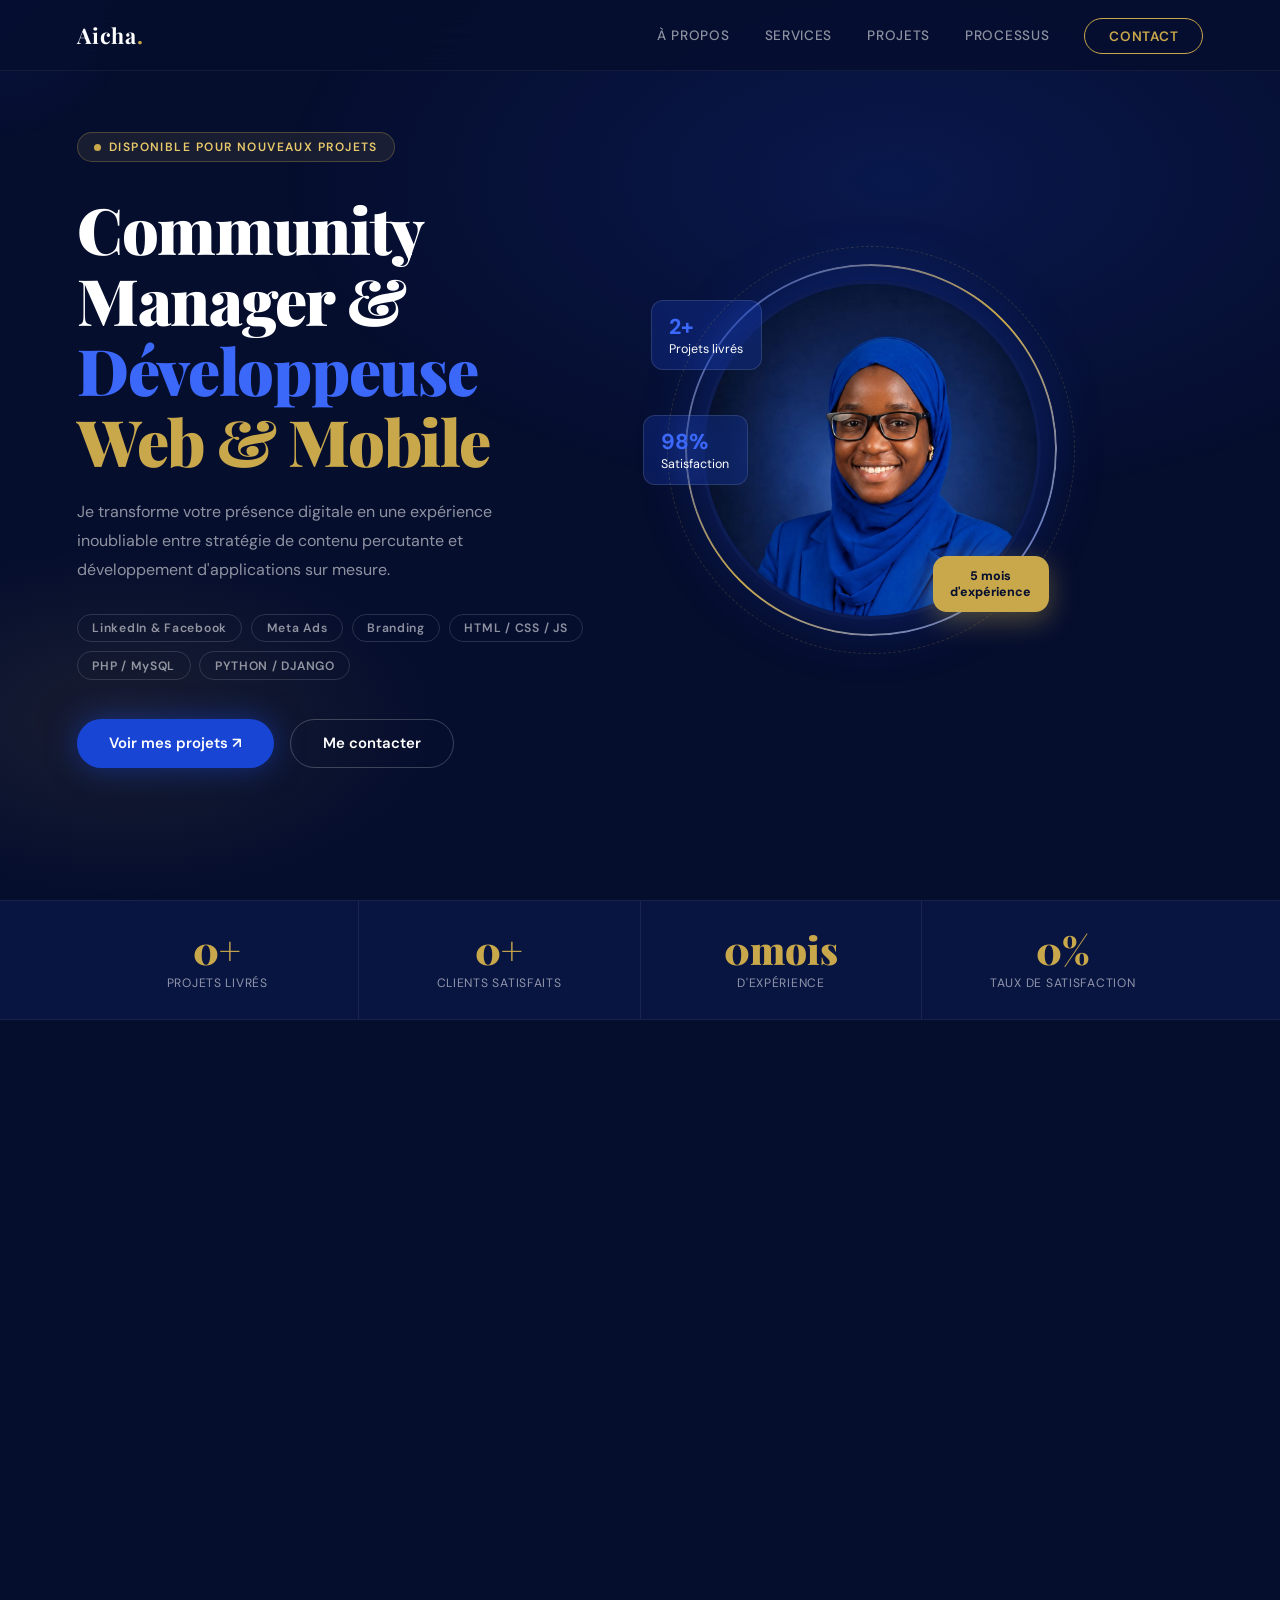
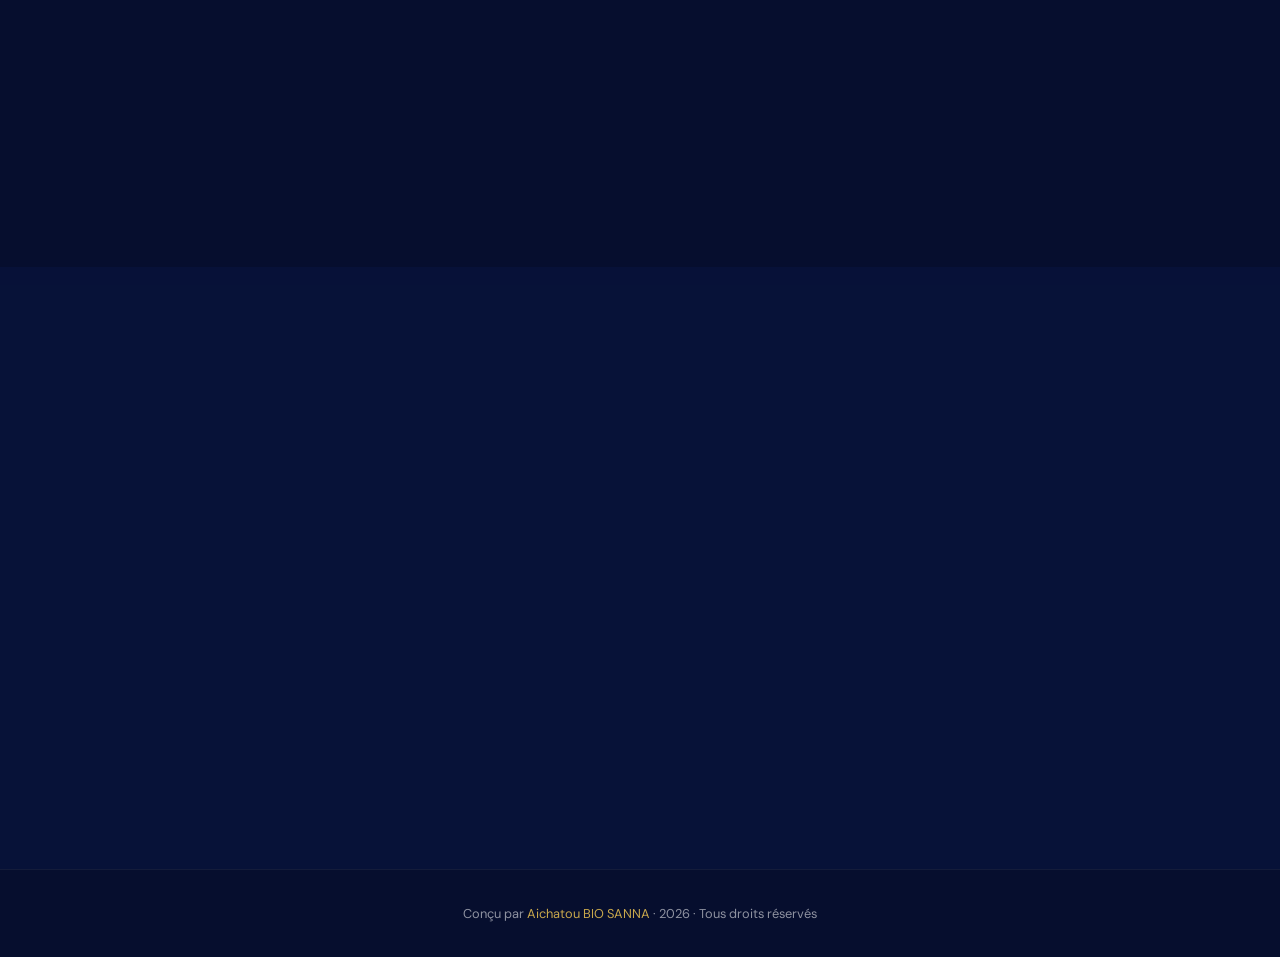
==== commit f3b03ca8: "Description des modifications" ====
--- a/index.html
+++ b/index.html
@@ -106,6 +106,7 @@
       <span class="tag">Branding</span>
       <span class="tag">HTML / CSS / JS</span>
       <span class="tag">PHP / MySQL</span>
+      <span class="tag">PYTHON / DJANGO</span>
     </div>
     <div class="hero-btns">
       <a onclick="scrollTo('portfolio')" class="btn-p">Voir mes projets ↗</a>
@@ -146,7 +147,7 @@
         <p style="color:var(--muted);font-size:.9rem;line-height:1.75;margin-bottom:1rem">Avec 5 mois d'expérience, j'accompagne marques et entrepreneurs à construire une présence digitale forte, cohérente et impactante.</p>
         <div class="skill-tags">
           <span class="sp">LinkedIn</span><span class="sp">Python</span><span class="sp">Flutter</span><span class="sp">PHP</span>
-          <span class="sp">Facebook</span><span class="sp">Instagram</span><span class="sp">Figma</span><span class="sp">Github</span>
+          <span class="sp">Facebook</span><span class="sp">Github</span>
         </div>
       </div>
       <a onclick="scrollTo('contact')" class="btn-p reveal" style="width:fit-content">Travaillons ensemble →</a>
@@ -220,7 +221,6 @@
   <div class="port-filter reveal">
     <button class="fb active" data-filter="all">Tous</button>
     <button class="fb" data-filter="web">Web</button>
-    <button class="fb" data-filter="mobile">Mobile</button>
     <button class="fb" data-filter="social">Social Media</button>
     <button class="fb" data-filter="branding">Branding</button>
   </div>
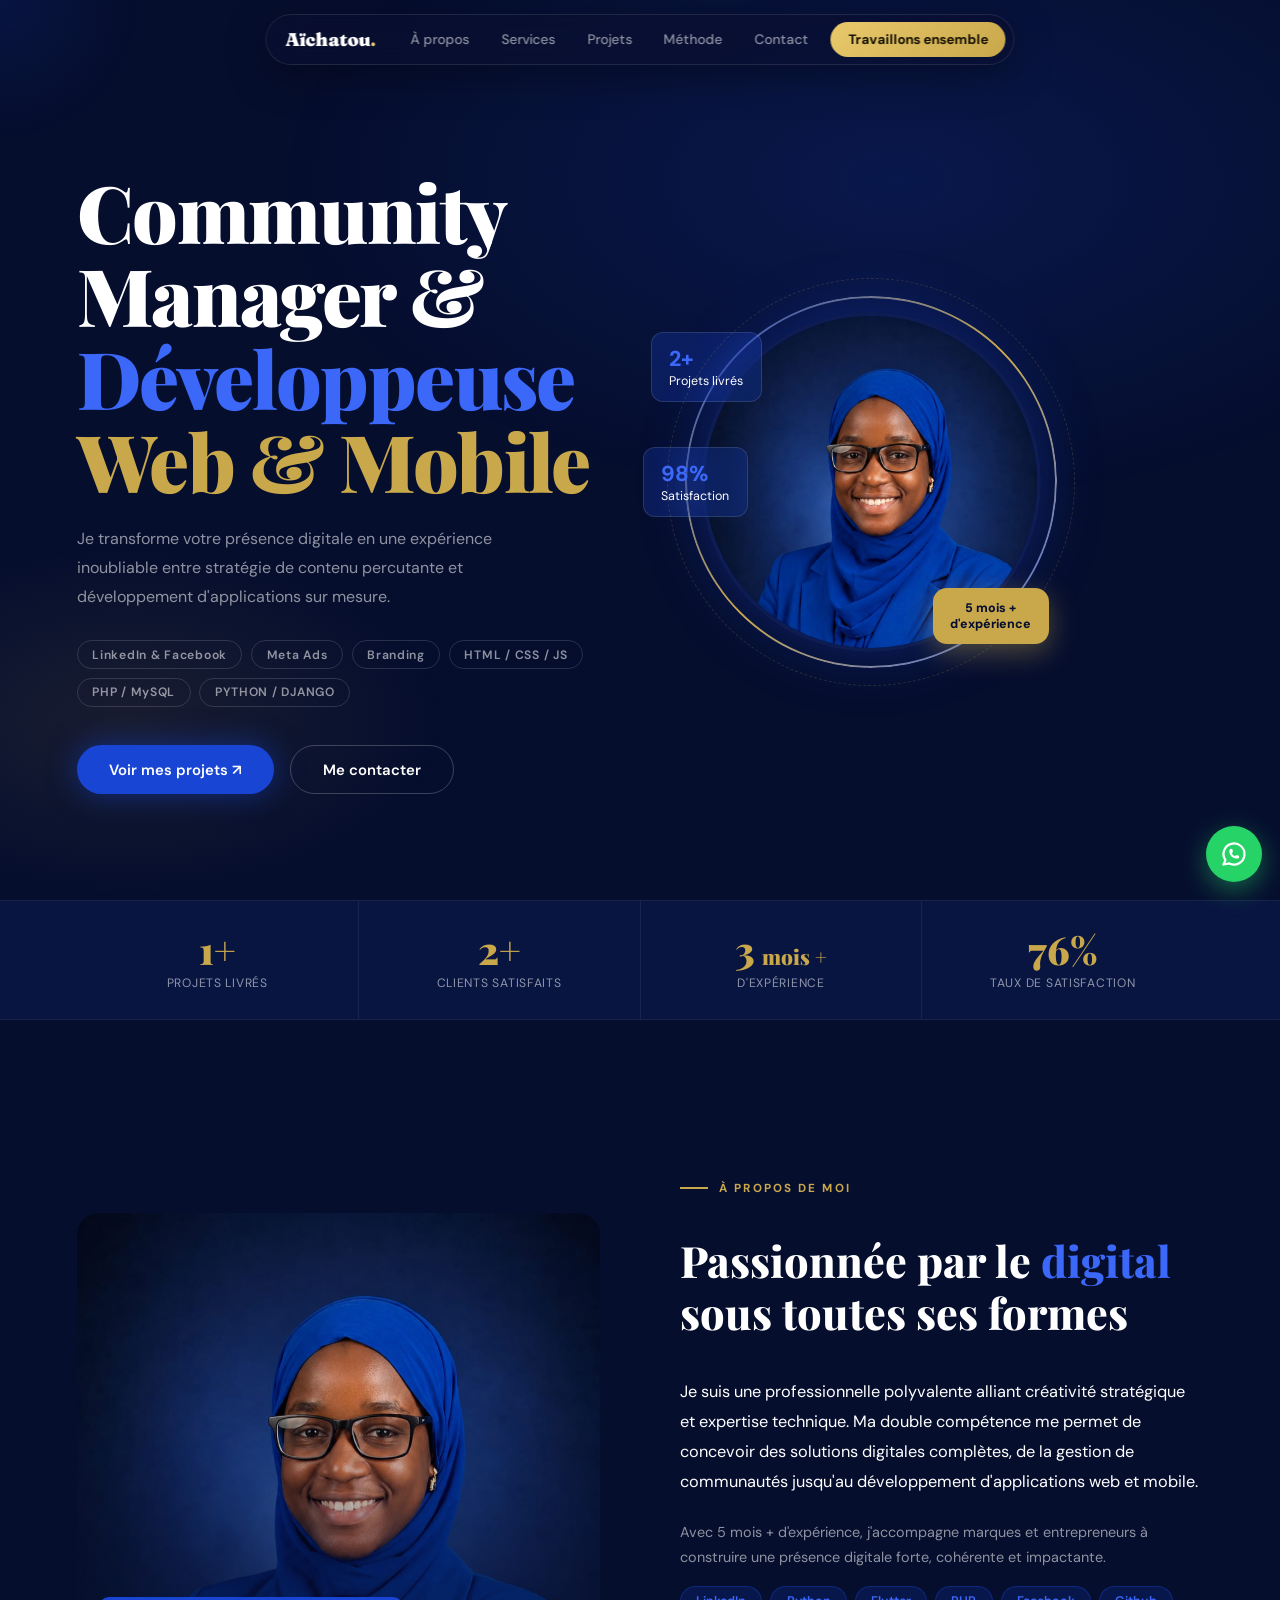
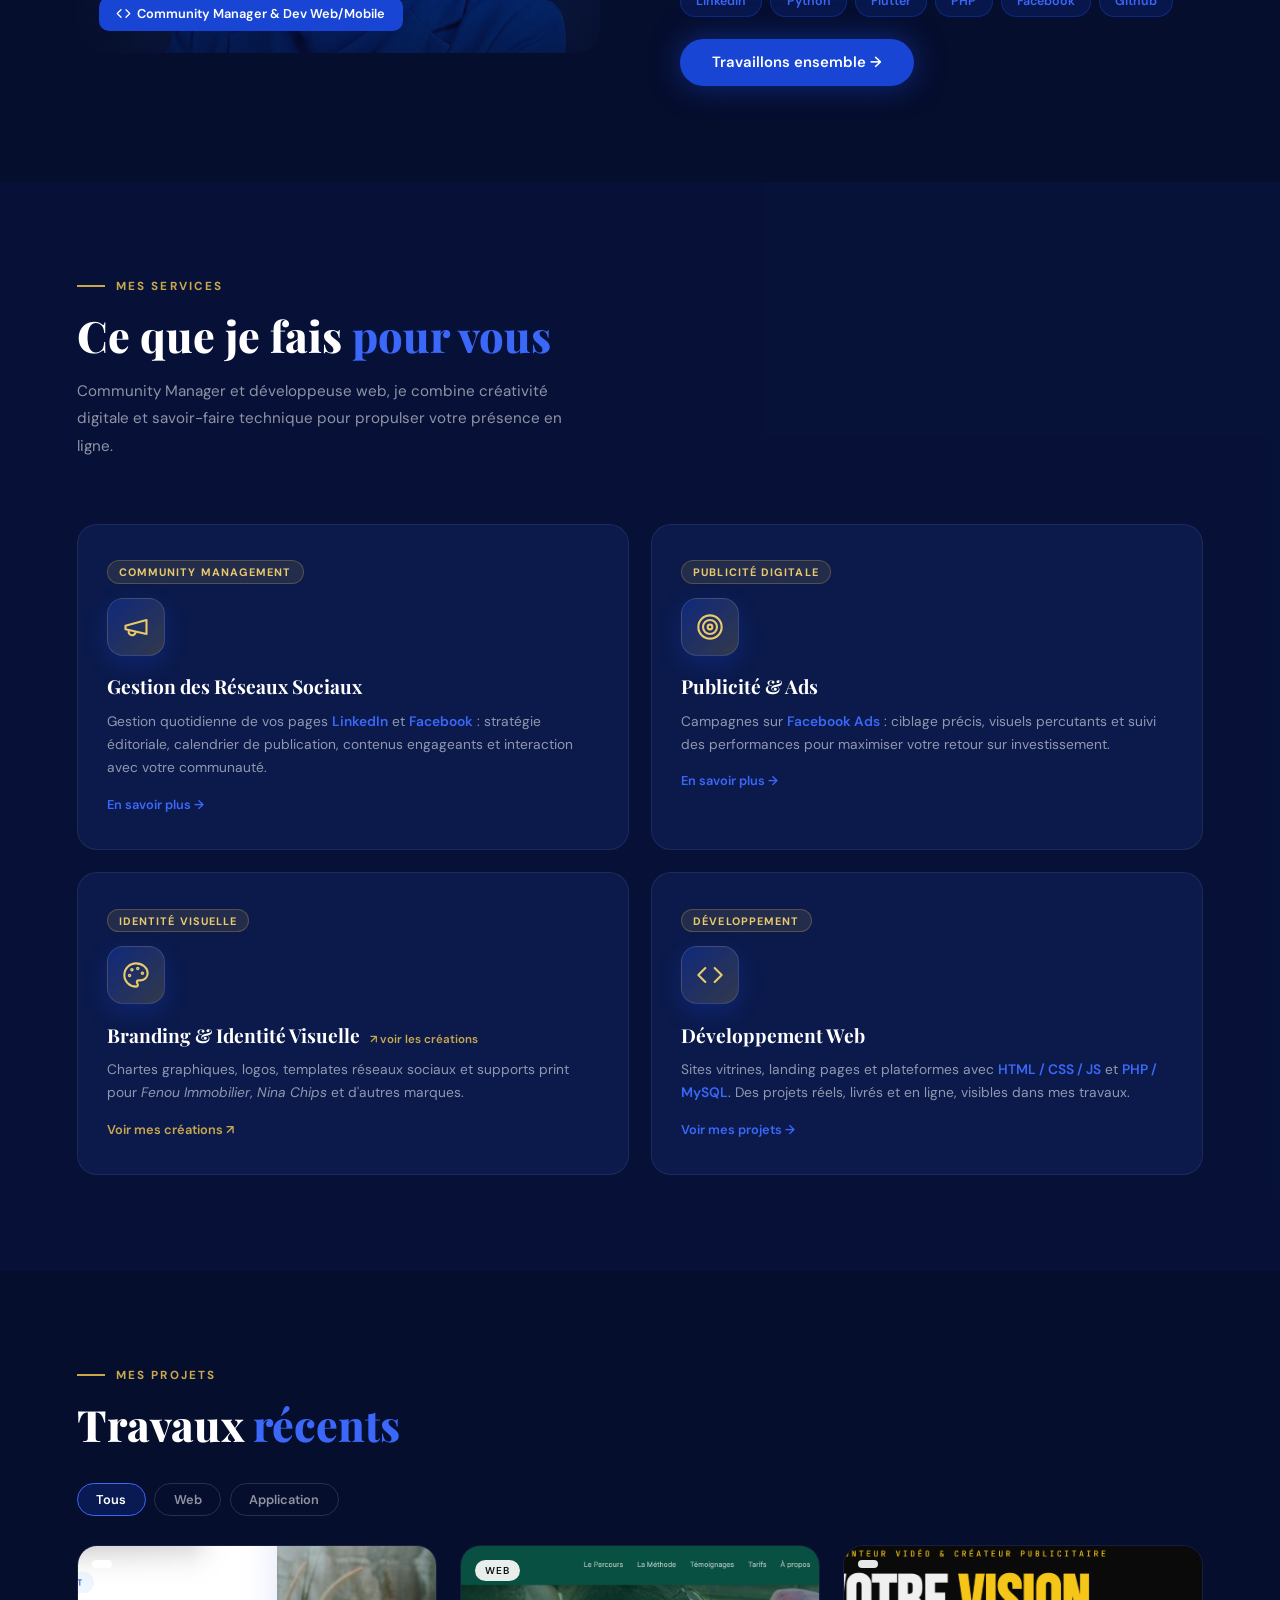
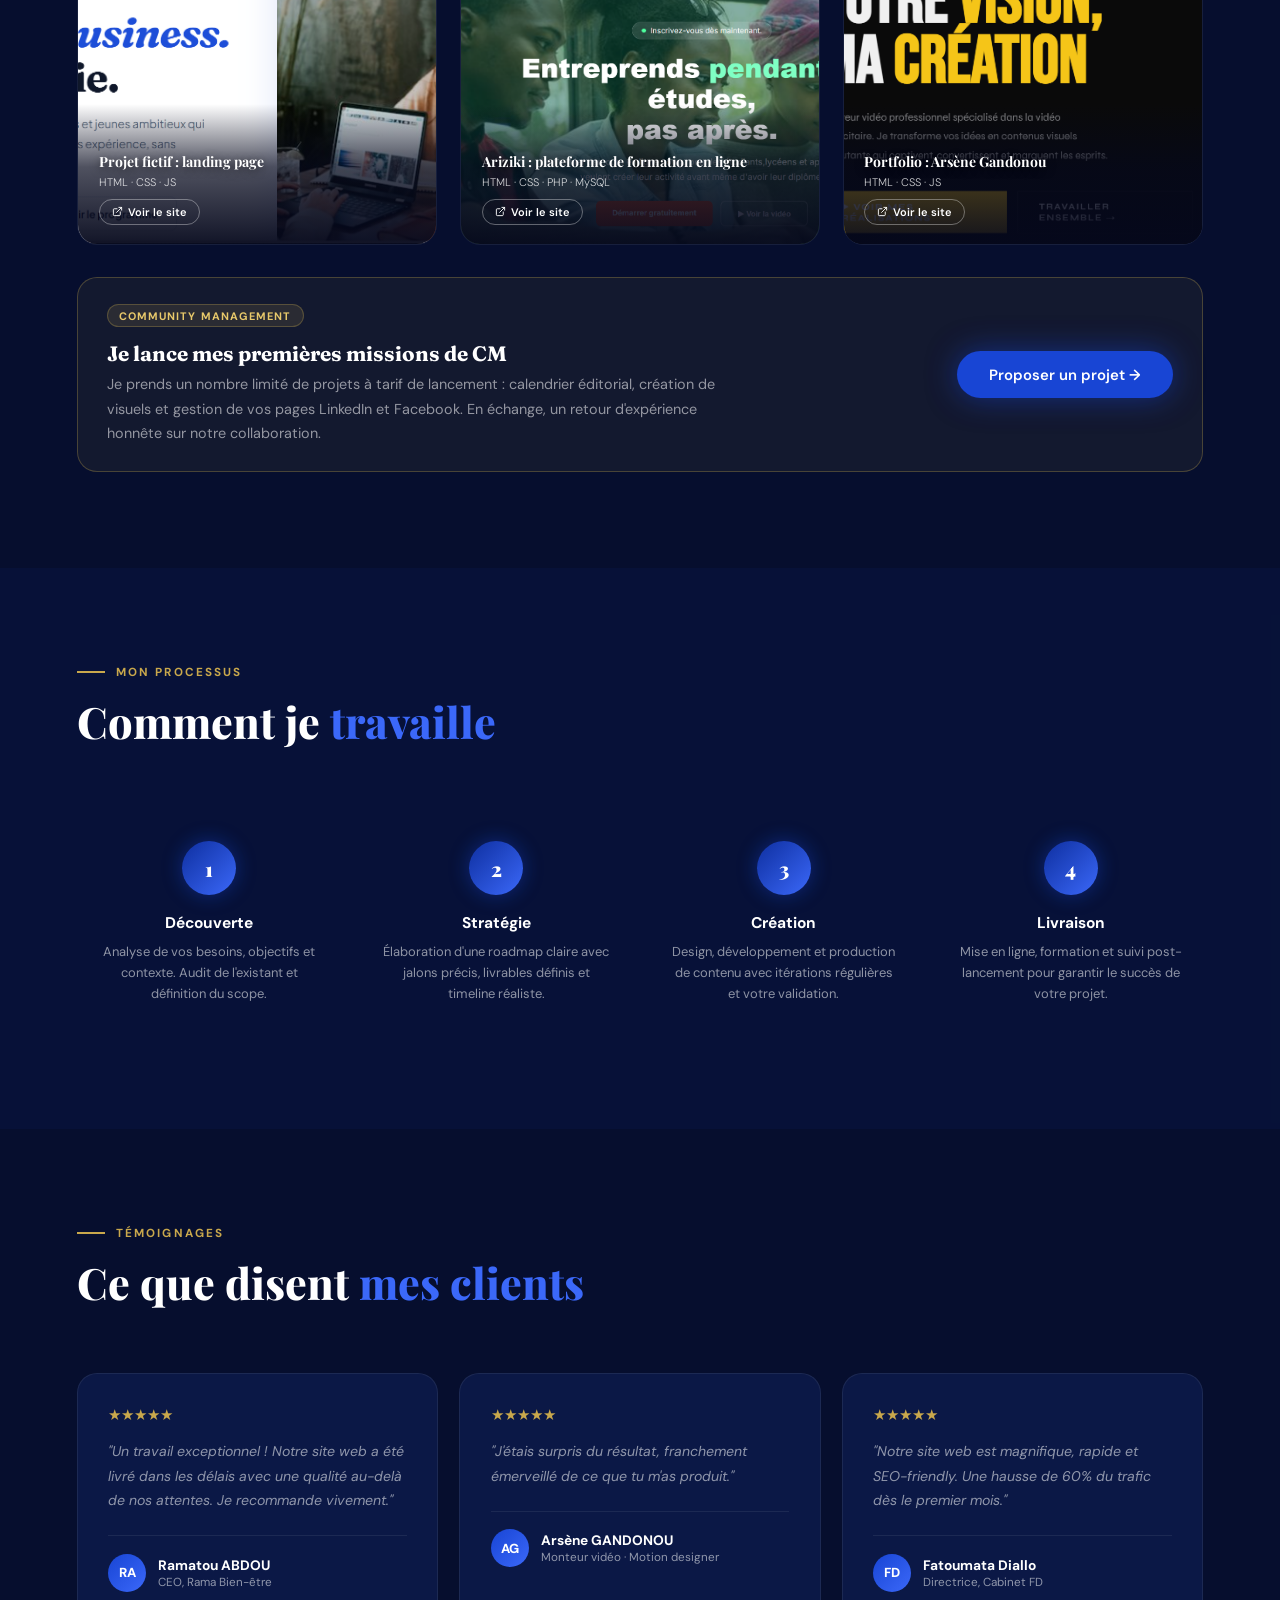
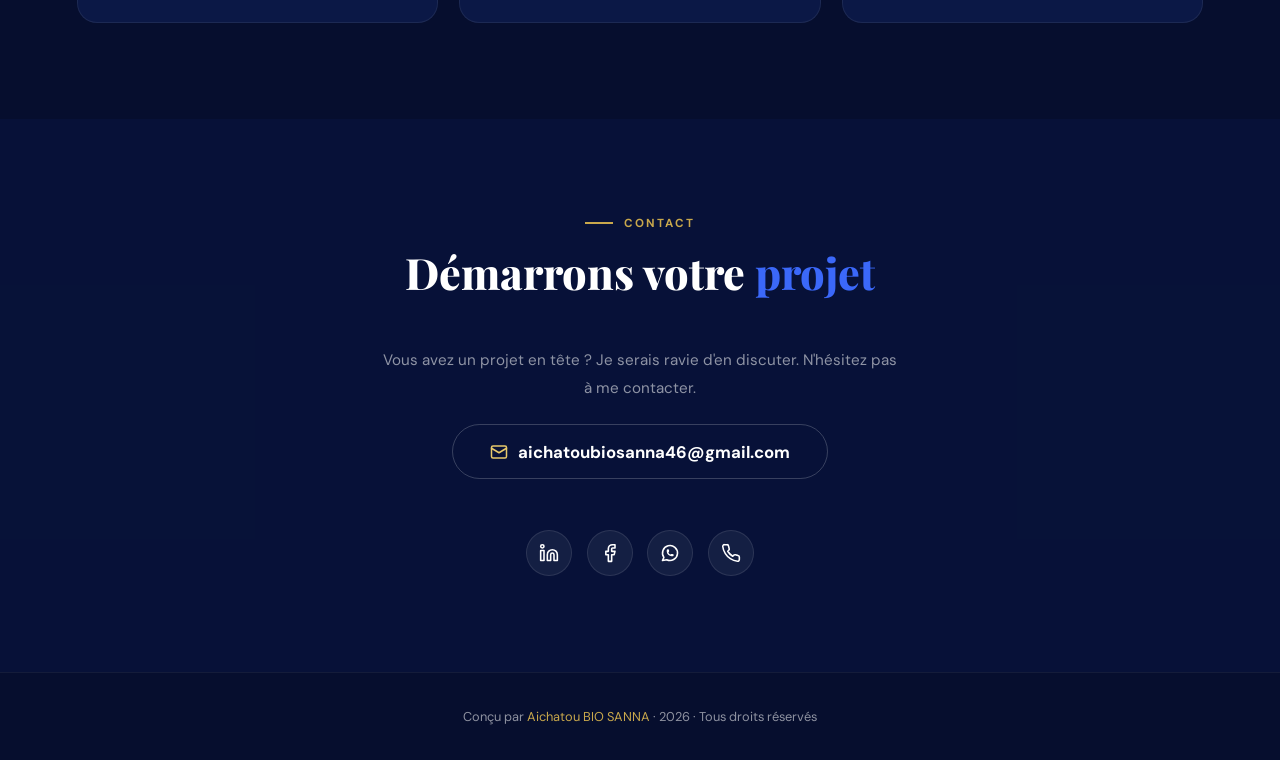
==== commit b88121c9: "Remplacement des emojis par des icônes" ====
--- a/index.html
+++ b/index.html
@@ -4,56 +4,89 @@
 <meta charset="UTF-8">
 <meta name="viewport" content="width=device-width, initial-scale=1.0">
 <title>Portfolio Aichatou BIO SANNA</title>
-<link href="https://fonts.googleapis.com/css2?family=Playfair+Display:wght@400;700;900&family=DM+Sans:wght@300;400;500;600&display=swap" rel="stylesheet">
+<link href="https://fonts.googleapis.com/css2?family=Playfair+Display:wght@400;700;900&family=DM+Sans:wght@300;400;500;600&family=Fraunces:opsz,wght@9..144,500;9..144,700;9..144,900&family=JetBrains+Mono:wght@400;500&display=swap" rel="stylesheet">
 <link href="portfolio.css" rel="stylesheet">
 <style>
 /* ── Services mis à jour ── */
 .srv-tag{display:inline-block;background:rgba(196,168,76,.13);border:1px solid rgba(196,168,76,.3);color:#e8c96b;font-size:.68rem;font-weight:700;letter-spacing:.1em;text-transform:uppercase;padding:.24rem .7rem;border-radius:50px;margin-bottom:.85rem}
 .srv-more{display:inline-flex;align-items:center;gap:.35rem;color:var(--royal-light);font-size:.8rem;font-weight:600;margin-top:1rem;transition:gap .3s}
 .srv-card:hover .srv-more{gap:.6rem}
-.srv-branding-thumb{width:100%;height:96px;border-radius:10px;margin-bottom:1rem;display:flex;align-items:center;justify-content:center;font-size:2.4rem;background:linear-gradient(135deg,rgba(24,69,212,.28),rgba(196,168,76,.18));border:1px dashed rgba(196,168,76,.28);transition:transform .4s}
-.srv-card:hover .srv-branding-thumb{transform:scale(1.04)}
 .srv-card p strong{color:var(--royal-light);font-weight:600}
 @media(max-width:768px){#services .srv-grid{grid-template-columns:1fr!important}}
+section{scroll-margin-top:70px}
+.sn .unit{margin-left:.45rem;font-size:1.3rem}
+
+/* ═══ NOUVEAU HEADER (menu flottant) ═══ */
+:root{--wx-line:rgba(255,255,255,.1);--wx-serif:'Fraunces',Georgia,serif}
+.wx-nav{position:fixed;top:14px;left:50%;transform:translateX(-50%);z-index:200;display:flex;align-items:center;gap:.4rem;padding:.45rem .5rem .45rem 1.2rem;border-radius:999px;background:rgba(10,16,48,.62);backdrop-filter:blur(18px);-webkit-backdrop-filter:blur(18px);border:1px solid var(--wx-line);box-shadow:0 10px 40px rgba(0,0,0,.35);max-width:calc(100vw - 24px)}
+.wx-logo{font-family:var(--wx-serif);font-weight:900;font-size:1.15rem;margin-right:.8rem;white-space:nowrap;color:#fff;text-decoration:none}
+.wx-logo b{color:var(--gold-light)}
+.wx-links{display:flex;gap:.1rem;list-style:none}
+.wx-links a{display:block;white-space:nowrap;padding:.5rem .95rem;border-radius:999px;font-size:.86rem;font-weight:500;color:var(--muted);text-decoration:none;transition:.25s}
+.wx-links a:hover{color:#fff;background:rgba(255,255,255,.07)}
+.wx-links a.on{color:#fff;background:rgba(59,104,249,.28)}
+.wx-hire{display:inline-flex;align-items:center;padding:.55rem 1.1rem;border-radius:999px;background:linear-gradient(135deg,var(--gold-light),var(--gold));color:#1a1405;font-weight:700;font-size:.85rem;white-space:nowrap;text-decoration:none;transition:.25s}
+.wx-hire:hover{transform:translateY(-1px);box-shadow:0 8px 24px rgba(232,201,107,.4)}
+.wx-i{width:1em;height:1em;stroke:currentColor;fill:none;stroke-width:1.8;stroke-linecap:round;stroke-linejoin:round;flex-shrink:0}
+.wx-burger{display:none;width:42px;height:42px;border-radius:50%;border:1px solid var(--wx-line);background:rgba(255,255,255,.06);cursor:pointer;align-items:center;justify-content:center;flex-direction:column;gap:5px;transition:.3s}
+.wx-burger span{display:block;width:18px;height:2px;border-radius:2px;background:#fff;transition:transform .35s,background .3s}
+.wx-burger.on{background:var(--gold-light);border-color:var(--gold-light)}
+.wx-burger.on span{background:#1a1405}
+.wx-burger.on span:nth-child(1){transform:translateY(3.5px) rotate(45deg)}
+.wx-burger.on span:nth-child(2){transform:translateY(-3.5px) rotate(-45deg)}
+
+/* Menu mobile : panneau qui s'ouvre depuis le bouton */
+.wx-sheet{position:fixed;inset:0;z-index:190;display:flex;flex-direction:column;justify-content:center;padding:6.5rem 9vw 2rem;
+  background:radial-gradient(520px circle at 100% 0%,rgba(24,69,212,.5),transparent 60%),radial-gradient(460px circle at 0% 100%,rgba(201,168,76,.22),transparent 60%),rgba(5,8,28,.97);
+  backdrop-filter:blur(22px);-webkit-backdrop-filter:blur(22px);
+  clip-path:circle(0% at calc(100% - 40px) 36px);visibility:hidden;transition:clip-path .65s cubic-bezier(.7,0,.2,1),visibility 0s .65s}
+.wx-sheet.open{clip-path:circle(150% at calc(100% - 40px) 36px);visibility:visible;transition:clip-path .65s cubic-bezier(.7,0,.2,1),visibility 0s}
+.wx-sheet-in{max-width:460px;width:100%;margin:0 auto}
+.wx-sheet-label{font-family:ui-monospace,Menlo,monospace;font-size:.7rem;letter-spacing:.22em;text-transform:uppercase;color:var(--gold-light);margin-bottom:1.1rem;opacity:0;transition:.4s}
+.wx-sl{display:flex;align-items:baseline;gap:1rem;padding:.95rem 0;border-bottom:1px solid var(--wx-line);font-family:var(--wx-serif);font-size:clamp(1.7rem,8vw,2.3rem);font-weight:700;color:#fff;text-decoration:none;opacity:0;transform:translateY(26px);transition:opacity .5s,transform .5s,color .25s,padding-left .25s}
+.wx-sl i{font-family:ui-monospace,Menlo,monospace;font-style:normal;font-size:.72rem;font-weight:400;color:var(--gold-light);letter-spacing:.1em}
+.wx-sl:hover,.wx-sl:active{color:var(--gold-light);padding-left:.5rem}
+.wx-sl.gold{color:var(--gold-light);border-bottom-color:rgba(232,201,107,.35)}
+.wx-sheet-foot{margin-top:2rem;display:grid;gap:1.1rem;opacity:0;transform:translateY(26px);transition:opacity .5s,transform .5s}
+.wx-sheet-wa{display:flex;align-items:center;justify-content:center;gap:.6rem;padding:.95rem 1.2rem;border-radius:999px;background:#25d366;color:#04210f;font-weight:700;text-decoration:none;box-shadow:0 10px 30px rgba(37,211,102,.35)}
+.wx-sheet-wa .wx-i{font-size:1.25rem}
+.wx-sheet-soc{display:flex;justify-content:center;gap:.7rem;margin-top:2rem}
+.wx-sheet-soc a{width:46px;height:46px;border-radius:50%;border:1px solid var(--wx-line);background:rgba(255,255,255,.05);display:flex;align-items:center;justify-content:center;color:#fff;font-size:1.15rem;transition:.3s}
+.wx-sheet-soc a:hover{background:var(--royal);border-color:var(--royal)}
+.wx-sheet.open .wx-sheet-label{opacity:1;transition-delay:.25s}
+.wx-sheet.open .wx-sl{opacity:1;transform:none}
+.wx-sheet.open .wx-sl:nth-of-type(1){transition-delay:.3s}.wx-sheet.open .wx-sl:nth-of-type(2){transition-delay:.38s}
+.wx-sheet.open .wx-sl:nth-of-type(3){transition-delay:.46s}.wx-sheet.open .wx-sl:nth-of-type(4){transition-delay:.54s}
+.wx-sheet.open .wx-sl:nth-of-type(5){transition-delay:.62s}
+.wx-sheet.open .wx-sheet-foot{opacity:1;transform:none;transition-delay:.72s}
+@media(max-width:900px){.wx-links a{padding:.5rem .7rem;font-size:.8rem}.wx-logo{margin-right:.3rem}}
+@media(max-width:760px){.wx-links,.wx-hire{display:none}.wx-burger{display:flex}.wx-nav{padding:.4rem .4rem .4rem 1.2rem;width:calc(100vw - 24px);justify-content:space-between}}
+
+/* ═══ CARTES PROJETS WEB : image plein cadre + texte lisible ═══ */
+.port-grid .pi[data-url]{position:relative;overflow:hidden;min-height:300px;border-radius:20px;isolation:isolate}
+.port-grid .pi[data-url] .pi-preview{position:absolute;inset:0;z-index:0;overflow:hidden}
+.port-grid .pi[data-url] .pi-preview img{position:absolute;inset:0;width:100%;height:100%;object-fit:cover;object-position:top center;display:block}
+.port-grid .pi[data-url] .pi-tag{position:absolute;top:14px;left:14px;z-index:3}
+.port-grid .pi[data-url] .pi-ov{position:absolute;left:0;right:0;bottom:0;top:auto;z-index:2;padding:3rem 1.3rem 1.2rem;background:linear-gradient(to top,rgba(5,8,28,.95) 0%,rgba(5,8,28,.7) 55%,rgba(5,8,28,0) 100%);opacity:1;transform:none}
+.port-grid .pi[data-url] .pi-ov h4{color:#fff;text-shadow:0 2px 10px rgba(0,0,0,.6)}
+.port-grid .pi[data-url] .pi-ov p{color:rgba(255,255,255,.8)}
+@media(max-width:760px){.port-grid .pi[data-url]{min-height:260px}}
+
+/* ═══ HERO : le menu flottant ne doit pas couvrir le titre ═══ */
+#hero{height:auto!important;min-height:100vh;padding-top:8rem!important;padding-bottom:4rem}
+.hero-title{font-size:clamp(2.6rem,6.2vw,5rem)!important;line-height:1.05}
+@media(max-width:760px){#hero{padding-top:7rem!important}}
+
+/* ═══ GRILLE PROJETS : cartes égales côte à côte ═══ */
+.port-grid{display:grid!important;grid-template-columns:repeat(auto-fit,minmax(320px,1fr))!important;grid-auto-rows:auto!important;gap:1.4rem}
+.port-grid .pi{grid-column:auto!important;grid-row:auto!important}
+.port-grid .pi.hidden{display:none!important}
 </style>
 </head>
 <body>
 
 <div id="pb"></div>
 <div class="cursor-glow" id="cg"></div>
-
-<!-- ══ MODAL APERÇU WEB ══ -->
-<div id="previewModal" class="preview-modal" onclick="closePreview(event)">
-  <div class="preview-box" onclick="event.stopPropagation()">
-    <div class="preview-header">
-      <div class="preview-meta">
-        <div class="preview-title" id="previewTitle">—</div>
-        <div class="preview-url" id="previewUrl">—</div>
-      </div>
-      <div class="preview-actions">
-        <a id="previewOpen" class="preview-open" href="#" target="_blank" rel="noopener noreferrer">
-          <svg viewBox="0 0 24 24"><path d="M18 13v6a2 2 0 0 1-2 2H5a2 2 0 0 1-2-2V8a2 2 0 0 1 2-2h6"/><polyline points="15 3 21 3 21 9"/><line x1="10" y1="14" x2="21" y2="3"/></svg>
-          Ouvrir le site
-        </a>
-        <button class="preview-close" onclick="closePreview()">✕</button>
-      </div>
-    </div>
-    <div class="preview-frame-wrap">
-      <div class="preview-loading-bar" id="previewLoader">
-        <div class="preview-spinner-bar"></div>
-        <span>Chargement de l'aperçu…</span>
-      </div>
-      <img id="previewShot" class="preview-screenshot" src="" alt="Aperçu du site">
-      <iframe id="previewIframe" class="preview-iframe"
-        sandbox="allow-scripts allow-same-origin allow-forms allow-popups"></iframe>
-      <div class="preview-blocked" id="previewBlocked">
-        <svg viewBox="0 0 24 24"><circle cx="12" cy="12" r="10"/><line x1="4.93" y1="4.93" x2="19.07" y2="19.07"/></svg>
-        Ce site bloque l'affichage en iframe.<br>
-        <a id="previewFallbackLink" href="#" target="_blank" rel="noopener" style="color:var(--royal-light);font-weight:600;margin-top:.5rem">Ouvrir dans un nouvel onglet →</a>
-      </div>
-    </div>
-  </div>
-</div>
 
 <!-- ══ LIGHTBOX BRANDING ══ -->
 <div id="lbModal" class="lb-modal" onclick="closeLightbox(event)">
@@ -70,34 +103,41 @@
   </div>
 </div>
 
-<!-- ══ NAV ══ -->
-<nav>
-  <div class="logo">Aicha<span>.</span></div>
-  <ul class="nav-links">
-    <li><a onclick="scrollTo('about')">À propos</a></li>
-    <li><a onclick="scrollTo('services')">Services</a></li>
-    <li><a onclick="scrollTo('portfolio')">Projets</a></li>
-    <li><a onclick="scrollTo('process')">Processus</a></li>
-    <li><a onclick="scrollTo('contact')" class="nav-cta">Contact</a></li>
+<!-- ══ ENTÊTE ══ -->
+<div class="wx-nav" role="navigation">
+  <a href="#hero" class="wx-logo">Aïchatou<b>.</b></a>
+  <ul class="wx-links">
+    <li><a href="#about">À propos</a></li>
+    <li><a href="#services">Services</a></li>
+    <li><a href="#portfolio">Projets</a></li>
+    <li><a href="#process">Méthode</a></li>
+    <li><a href="#contact">Contact</a></li>
   </ul>
-  <button id="burger" aria-label="Menu" style="display:none;background:none;border:none;cursor:pointer;flex-direction:column;gap:5px;z-index:200;padding:4px">
-    <span style="display:block;width:24px;height:2px;background:white;border-radius:2px;transition:all .3s"></span>
-    <span style="display:block;width:24px;height:2px;background:white;border-radius:2px;transition:all .3s"></span>
-    <span style="display:block;width:24px;height:2px;background:white;border-radius:2px;transition:all .3s"></span>
-  </button>
-</nav>
-<ul id="mobile-menu" style="display:none;position:fixed;top:0;left:0;width:100%;height:100vh;background:rgba(6,14,46,.97);backdrop-filter:blur(20px);flex-direction:column;align-items:center;justify-content:center;gap:2.5rem;list-style:none;z-index:99">
-  <li><a onclick="scrollTo('about')" style="font-size:1.3rem;color:#fff;text-decoration:none;font-weight:600;cursor:pointer">À propos</a></li>
-  <li><a onclick="scrollTo('services')" style="font-size:1.3rem;color:#fff;text-decoration:none;font-weight:600;cursor:pointer">Services</a></li>
-  <li><a onclick="scrollTo('portfolio')" style="font-size:1.3rem;color:#fff;text-decoration:none;font-weight:600;cursor:pointer">Projets</a></li>
-  <li><a onclick="scrollTo('process')" style="font-size:1.3rem;color:#fff;text-decoration:none;font-weight:600;cursor:pointer">Processus</a></li>
-  <li><a onclick="scrollTo('contact')" style="font-size:1.3rem;color:var(--gold);text-decoration:none;font-weight:700;cursor:pointer">Contact</a></li>
-</ul>
+  <a href="#contact" class="wx-hire">Travaillons ensemble</a>
+  <button class="wx-burger" id="wxBurger" aria-label="Ouvrir le menu" aria-expanded="false"><span></span><span></span></button>
+</div>
+<div class="wx-sheet" id="wxSheet" aria-hidden="true">
+  <div class="wx-sheet-in">
+
+    <a class="wx-sl" href="#about"><i></i>À propos</a>
+    <a class="wx-sl" href="#services"><i></i>Services</a>
+    <a class="wx-sl" href="#portfolio"><i></i>Projets</a>
+    <a class="wx-sl" href="#process"><i></i>Méthode</a>
+    <a class="wx-sl gold" href="#contact"><i></i>Contact</a>
+
+    <div class="wx-sheet-soc">
+      <a href="https://www.linkedin.com/in/aichatoubiosanna" target="_blank" rel="noopener" aria-label="LinkedIn"><svg class="wx-i" viewBox="0 0 24 24"><path d="M16 8a6 6 0 0 1 6 6v7h-4v-7a2 2 0 0 0-4 0v7h-4v-7a6 6 0 0 1 6-6z"/><rect x="2" y="9" width="4" height="12"/><circle cx="4" cy="4" r="2"/></svg></a>
+      <a href="https://www.facebook.com/samsiath.mora.5" target="_blank" rel="noopener" aria-label="Facebook"><svg class="wx-i" viewBox="0 0 24 24"><path d="M18 2h-3a5 5 0 0 0-5 5v3H7v4h3v8h4v-8h3l1-4h-4V7a1 1 0 0 1 1-1h3z"/></svg></a>
+      <a href="mailto:aichatoubiosanna46@gmail.com" aria-label="Email"><svg class="wx-i" viewBox="0 0 24 24"><rect x="2" y="4" width="20" height="16" rx="2"/><path d="m22 7-10 6L2 7"/></svg></a>
+      <a href="tel:+2290154499171" aria-label="Appeler"><svg class="wx-i" viewBox="0 0 24 24"><path d="M22 16.9v3a2 2 0 0 1-2.2 2 19.8 19.8 0 0 1-8.6-3.1 19.5 19.5 0 0 1-6-6A19.8 19.8 0 0 1 2.1 4.2 2 2 0 0 1 4.1 2h3a2 2 0 0 1 2 1.7c.1 1 .4 1.9.7 2.8a2 2 0 0 1-.5 2.1L8.1 9.9a16 16 0 0 0 6 6l1.3-1.3a2 2 0 0 1 2.1-.4c.9.3 1.8.6 2.8.7a2 2 0 0 1 1.7 2z"/></svg></a>
+    </div>
+  </div>
+</div>
 
 <!-- ══ HERO ══ -->
 <section id="hero">
   <div class="hero-text">
-    <div class="hero-badge"> Disponible pour nouveaux projets</div>
+
     <h1 class="hero-title">Community<br>Manager &amp;<br><em>Développeuse</em><br><span class="gl">Web &amp; Mobile</span></h1>
     <p class="hero-desc">Je transforme votre présence digitale en une expérience inoubliable entre stratégie de contenu percutante et développement d'applications sur mesure.</p>
     <div class="hero-tags">
@@ -109,8 +149,8 @@
       <span class="tag">PYTHON / DJANGO</span>
     </div>
     <div class="hero-btns">
-      <a onclick="scrollTo('portfolio')" class="btn-p">Voir mes projets ↗</a>
-      <a onclick="scrollTo('contact')" class="btn-o">Me contacter</a>
+      <a href="#portfolio" class="btn-p">Voir mes projets ↗</a>
+      <a href="#contact" class="btn-o">Me contacter</a>
     </div>
   </div>
   <div class="hero-visual">
@@ -118,7 +158,7 @@
       <div class="sc top"><strong>2+</strong>Projets livrés</div>
       <div class="sc mid"><strong>98%</strong>Satisfaction</div>
       <img class="photo-img" id="myPhoto" src="1.jpeg" alt="Aichatou BIO SANNA">
-      <div class="pb2">5 mois<br>d'expérience</div>
+      <div class="pb2">5 mois +<br>d'expérience</div>
     </div>
   </div>
 </section>
@@ -127,7 +167,7 @@
 <div class="stats-bar">
   <div class="si"><div class="sn"><span class="counter" data-target="2">0</span><span>+</span></div><div class="sl">Projets livrés</div></div>
   <div class="si"><div class="sn"><span class="counter" data-target="3">0</span><span>+</span></div><div class="sl">Clients satisfaits</div></div>
-  <div class="si"><div class="sn"><span class="counter" data-target="5">0</span><span>mois</span></div><div class="sl">D'expérience</div></div>
+  <div class="si"><div class="sn"><span class="counter" data-target="5">0</span><span class="unit">mois +</span></div><div class="sl">D'expérience</div></div>
   <div class="si"><div class="sn"><span class="counter" data-target="98">0</span><span>%</span></div><div class="sl">Taux de satisfaction</div></div>
 </div>
 
@@ -137,53 +177,51 @@
     <div class="about-img-wrap reveal">
       <img id="aboutPhoto" src="1.jpeg" alt="Aichatou BIO SANNA" style="height:440px;object-fit:cover;object-position:top">
       <div class="about-overlay"></div>
-      <div class="about-badge"> Community Manager & Dev Web/Mobile</div>
+      <div class="about-badge"><svg viewBox="0 0 24 24"><polyline points="16 18 22 12 16 6"/><polyline points="8 6 2 12 8 18"/></svg>Community Manager &amp; Dev Web/Mobile</div>
     </div>
     <div class="about-content">
       <div class="sec-label reveal">À propos de moi</div>
       <h2 class="sec-title reveal">Passionnée par le <em>digital</em> sous toutes ses formes</h2>
       <p class="about-hl reveal">Je suis une professionnelle polyvalente alliant créativité stratégique et expertise technique. Ma double compétence me permet de concevoir des solutions digitales complètes, de la gestion de communautés jusqu'au développement d'applications web et mobile.</p>
       <div class="reveal">
-        <p style="color:var(--muted);font-size:.9rem;line-height:1.75;margin-bottom:1rem">Avec 5 mois d'expérience, j'accompagne marques et entrepreneurs à construire une présence digitale forte, cohérente et impactante.</p>
+        <p style="color:var(--muted);font-size:.9rem;line-height:1.75;margin-bottom:1rem">Avec 5 mois + d'expérience, j'accompagne marques et entrepreneurs à construire une présence digitale forte, cohérente et impactante.</p>
         <div class="skill-tags">
           <span class="sp">LinkedIn</span><span class="sp">Python</span><span class="sp">Flutter</span><span class="sp">PHP</span>
           <span class="sp">Facebook</span><span class="sp">Github</span>
         </div>
       </div>
-      <a onclick="scrollTo('contact')" class="btn-p reveal" style="width:fit-content">Travaillons ensemble →</a>
-    </div>
-  </div>
-</section>
-
-<!-- ══════════════════════════════════
-     SERVICES — version mise à jour
-══════════════════════════════════ -->
+      <a href="#contact" class="btn-p reveal" style="width:fit-content">Travaillons ensemble →</a>
+    </div>
+  </div>
+</section>
+
+<!-- ══ SERVICES ══ -->
 <section id="services">
   <div class="sec-label reveal">Mes services</div>
   <h2 class="sec-title reveal">Ce que je fais <em>pour vous</em></h2>
-  <p class="sec-desc reveal">Community Manager et développeuse web — je combine créativité digitale et savoir-faire technique pour propulser votre présence en ligne.</p>
+  <p class="sec-desc reveal">Community Manager et développeuse web, je combine créativité digitale et savoir-faire technique pour propulser votre présence en ligne.</p>
 
   <div class="srv-grid" style="grid-template-columns:repeat(2,1fr)">
 
     <!-- 1. Community Management -->
     <div class="srv-card reveal d1">
       <span class="srv-tag">Community Management</span>
-      <span class="srv-icon">📣</span>
+      <div class="srv-ico"><svg viewBox="0 0 24 24"><path d="m3 11 18-5v12L3 14v-3z"/><path d="M11.6 16.8a3 3 0 1 1-5.8-1.6"/></svg></div>
       <h3>Gestion des Réseaux Sociaux</h3>
-      <p>Gestion quotidienne de vos pages <strong>LinkedIn</strong> et <strong>Facebook</strong> — stratégie éditoriale, calendrier de publication, contenus engageants et interaction avec votre communauté.</p>
+      <p>Gestion quotidienne de vos pages <strong>LinkedIn</strong> et <strong>Facebook</strong> : stratégie éditoriale, calendrier de publication, contenus engageants et interaction avec votre communauté.</p>
       <div class="srv-more">En savoir plus →</div>
     </div>
 
     <!-- 2. Publicité / Ads -->
     <div class="srv-card reveal d2">
       <span class="srv-tag">Publicité Digitale</span>
-      <span class="srv-icon">🎯</span>
+      <div class="srv-ico"><svg viewBox="0 0 24 24"><circle cx="12" cy="12" r="10"/><circle cx="12" cy="12" r="6"/><circle cx="12" cy="12" r="2"/></svg></div>
       <h3>Publicité & Ads</h3>
-      <p>Campagnes sur <strong>Facebook Ads</strong> et <strong>LinkedIn Ads</strong> — ciblage précis, visuels percutants et suivi des performances pour maximiser votre retour sur investissement.</p>
+      <p>Campagnes sur <strong>Facebook Ads</strong> : ciblage précis, visuels percutants et suivi des performances pour maximiser votre retour sur investissement.</p>
       <div class="srv-more">En savoir plus →</div>
     </div>
 
-    <!-- 3. Branding — clique ouvre la lightbox existante -->
+    <!-- 3. Branding -->
     <div class="srv-card reveal d3"
          style="cursor:pointer"
          data-images="branding/img1.jpg|branding/img2.jpg|branding/img3.jpg|branding/nina1.jpg|branding/nina2.jpg"
@@ -191,7 +229,7 @@
          data-gallery-title="Branding & Identité Visuelle"
          onclick="openGallery(this)">
       <span class="srv-tag">Identité Visuelle</span>
-      <div class="srv-branding-thumb">🎨</div>
+      <div class="srv-ico"><svg viewBox="0 0 24 24"><circle cx="13.5" cy="6.5" r=".6"/><circle cx="17.5" cy="10.5" r=".6"/><circle cx="8.5" cy="7.5" r=".6"/><circle cx="6.5" cy="12.5" r=".6"/><path d="M12 2C6.5 2 2 6.5 2 12s4.5 10 10 10c.9 0 1.6-.7 1.6-1.6 0-.4-.2-.8-.4-1.1-.3-.3-.5-.7-.5-1.1 0-.9.7-1.6 1.6-1.6H16c3.3 0 6-2.7 6-6 0-4.9-4.5-8.6-10-8.6z"/></svg></div>
       <h3>Branding & Identité Visuelle
         <span style="font-size:.72rem;color:var(--gold);margin-left:.4rem;font-family:'DM Sans',sans-serif;font-weight:600">↗ voir les créations</span>
       </h3>
@@ -200,20 +238,18 @@
     </div>
 
     <!-- 4. Développement Web -->
-    <div class="srv-card reveal" style="transition-delay:.4s">
+    <a class="srv-card reveal" href="#portfolio" style="transition-delay:.4s;text-decoration:none;color:inherit">
       <span class="srv-tag">Développement</span>
-      <span class="srv-icon">💻</span>
+      <div class="srv-ico"><svg viewBox="0 0 24 24"><polyline points="16 18 22 12 16 6"/><polyline points="8 6 2 12 8 18"/></svg></div>
       <h3>Développement Web</h3>
-      <p>Sites vitrines, landing pages et annuaires avec <strong>HTML / CSS / JS</strong> et <strong>PHP / MySQL</strong>. Des projets réels, livrés et en ligne — visibles dans mes travaux.</p>
+      <p>Sites vitrines, landing pages et plateformes avec <strong>HTML / CSS / JS</strong> et <strong>PHP / MySQL</strong>. Des projets réels, livrés et en ligne, visibles dans mes travaux.</p>
       <div class="srv-more">Voir mes projets →</div>
-    </div>
-
-  </div>
-</section>
-
-<!-- ══════════════════════════════════
-     PORTFOLIO
-══════════════════════════════════ -->
+    </a>
+
+  </div>
+</section>
+
+<!-- ══ PORTFOLIO ══ -->
 <section id="portfolio">
   <div class="sec-label reveal">Mes projets</div>
   <h2 class="sec-title reveal">Travaux <em>récents</em></h2>
@@ -221,114 +257,80 @@
   <div class="port-filter reveal">
     <button class="fb active" data-filter="all">Tous</button>
     <button class="fb" data-filter="web">Web</button>
-    <button class="fb" data-filter="social">Social Media</button>
-    <button class="fb" data-filter="branding">Branding</button>
+    <button class="fb" data-filter="web">Application</button>
   </div>
 
   <div class="port-grid reveal">
 
-    <div class="pi wide" data-cat="web"
-         data-url="https://landing-flame-three.vercel.app/"
-         data-project-title="Projet fictive landing page"
-         data-tech="HTML · CSS · JS">
+    <!-- Projet web : le clic ouvre directement le site -->
+    <div class="pi" data-cat="web" data-url="https://landing-flame-three.vercel.app/">
       <div class="pi-preview">
         <div class="pi-shimmer" id="shimmer1"><div class="pi-shimmer-ring"></div>Chargement…</div>
-        <img id="shot1" alt="Aperçu landing page" loading="lazy"
-          src="https://image.thum.io/get/width/900/crop/620/https://landing-flame-three.vercel.app/"
+        <img id="shot1" alt="Aperçu landing page" loading="lazy" src="22.png"
           onload="this.classList.add('loaded');document.getElementById('shimmer1').classList.add('hidden')"
-          onerror="this.src='https://s.wordpress.com/mshots/v1/https%3A%2F%2Flanding-flame-three.vercel.app%2F?w=900';this.onerror=function(){document.getElementById('shimmer1').innerHTML='🌐'}">
+          onerror="document.getElementById('shimmer1').innerHTML='<svg width=\'30\' height=\'30\' viewBox=\'0 0 24 24\' fill=\'none\' stroke=\'rgba(255,255,255,.5)\' stroke-width=\'1.6\'><circle cx=\'12\' cy=\'12\' r=\'10\'/><line x1=\'2\' y1=\'12\' x2=\'22\' y2=\'12\'/><path d=\'M12 2a15.3 15.3 0 0 1 4 10 15.3 15.3 0 0 1-4 10 15.3 15.3 0 0 1-4-10 15.3 15.3 0 0 1 4-10z\'/></svg>'">
+      </div>
+      <span class="pi-tag"></span>
+      <div class="pi-ov">
+        <h4>Projet fictif : landing page</h4>
+        <p>HTML · CSS · JS</p>
+        <div class="pi-btns">
+          <a class="pi-link" href="https://landing-flame-three.vercel.app/" target="_blank" rel="noopener">
+            <svg viewBox="0 0 24 24"><path d="M18 13v6a2 2 0 0 1-2 2H5a2 2 0 0 1-2-2V8a2 2 0 0 1 2-2h6"/><polyline points="15 3 21 3 21 9"/><line x1="10" y1="14" x2="21" y2="3"/></svg>Voir le site
+          </a>
+        </div>
+      </div>
+    </div>
+
+    <!-- Projet web : le clic ouvre directement le site -->
+    <div class="pi" data-cat="web" data-url="https://arizikilab.com/">
+      <div class="pi-preview">
+        <div class="pi-shimmer" id="shimmer2"><div class="pi-shimmer-ring"></div>Chargement…</div>
+        <img id="shot2" alt="Aperçu Ariziki" loading="lazy" src="23.png"
+          onload="this.classList.add('loaded');document.getElementById('shimmer2').classList.add('hidden')"
+          onerror="document.getElementById('shimmer2').innerHTML='<svg width=\'30\' height=\'30\' viewBox=\'0 0 24 24\' fill=\'none\' stroke=\'rgba(255,255,255,.5)\' stroke-width=\'1.6\'><circle cx=\'12\' cy=\'12\' r=\'10\'/><line x1=\'2\' y1=\'12\' x2=\'22\' y2=\'12\'/><path d=\'M12 2a15.3 15.3 0 0 1 4 10 15.3 15.3 0 0 1-4 10 15.3 15.3 0 0 1-4-10 15.3 15.3 0 0 1 4-10z\'/></svg>'">
       </div>
       <span class="pi-tag">Web</span>
       <div class="pi-ov">
-        <h4>Projet fictive landing page</h4>
+        <h4>Ariziki : plateforme de formation en ligne</h4>
+        <p>HTML · CSS · PHP · MySQL</p>
+        <div class="pi-btns">
+          <a class="pi-link" href="https://arizikilab.com/" target="_blank" rel="noopener">
+            <svg viewBox="0 0 24 24"><path d="M18 13v6a2 2 0 0 1-2 2H5a2 2 0 0 1-2-2V8a2 2 0 0 1 2-2h6"/><polyline points="15 3 21 3 21 9"/><line x1="10" y1="14" x2="21" y2="3"/></svg>Voir le site
+          </a>
+        </div>
+      </div>
+    </div>
+
+    <!-- Projet web : le clic ouvre directement le site -->
+    <div class="pi" data-cat="web" data-url="https://arseneporfolio.vercel.app/">
+      <div class="pi-preview">
+        <div class="pi-shimmer" id="shimmer3"><div class="pi-shimmer-ring"></div>Chargement…</div>
+        <img id="shot3" alt="Aperçu portfolio" loading="lazy" src="24.png"
+          onload="this.classList.add('loaded');document.getElementById('shimmer3').classList.add('hidden')"
+          onerror="document.getElementById('shimmer3').innerHTML='<svg width=\'30\' height=\'30\' viewBox=\'0 0 24 24\' fill=\'none\' stroke=\'rgba(255,255,255,.5)\' stroke-width=\'1.6\'><circle cx=\'12\' cy=\'12\' r=\'10\'/><line x1=\'2\' y1=\'12\' x2=\'22\' y2=\'12\'/><path d=\'M12 2a15.3 15.3 0 0 1 4 10 15.3 15.3 0 0 1-4 10 15.3 15.3 0 0 1-4-10 15.3 15.3 0 0 1 4-10z\'/></svg>'">
+      </div>
+      <span class="pi-tag"></span>
+      <div class="pi-ov">
+        <h4>Portfolio : Arsène Gandonou</h4>
         <p>HTML · CSS · JS</p>
         <div class="pi-btns">
-          <button class="pi-link" onclick="openPreview(this.closest('.pi'))">
-            <svg viewBox="0 0 24 24"><circle cx="12" cy="12" r="3"/><path d="M2 12s3-7 10-7 10 7 10 7-3 7-10 7-10-7-10-7z"/></svg>Aperçu
-          </button>
-          <a class="pi-link" href="https://landing-flame-three.vercel.app/" target="_blank" rel="noopener">
-            <svg viewBox="0 0 24 24"><path d="M18 13v6a2 2 0 0 1-2 2H5a2 2 0 0 1-2-2V8a2 2 0 0 1 2-2h6"/><polyline points="15 3 21 3 21 9"/><line x1="10" y1="14" x2="21" y2="3"/></svg>Ouvrir
+          <a class="pi-link" href="https://arseneporfolio.vercel.app/" target="_blank" rel="noopener">
+            <svg viewBox="0 0 24 24"><path d="M18 13v6a2 2 0 0 1-2 2H5a2 2 0 0 1-2-2V8a2 2 0 0 1 2-2h6"/><polyline points="15 3 21 3 21 9"/><line x1="10" y1="14" x2="21" y2="3"/></svg>Voir le site
           </a>
         </div>
       </div>
     </div>
 
-    <div class="pi tall" data-cat="web"
-         data-url="http://ndali-annuaire.infinityfree.me/annuaire/"
-         data-project-title="Site Web Annuaire N'Dali"
-         data-tech="HTML · CSS · PHP · MySQL">
-      <div class="pi-preview">
-        <div class="pi-shimmer" id="shimmer2"><div class="pi-shimmer-ring"></div>Chargement…</div>
-        <img id="shot2" alt="Aperçu annuaire N'Dali" loading="lazy"
-          src="https://image.thum.io/get/width/900/crop/720/http://ndali-annuaire.infinityfree.me/annuaire/"
-          onload="this.classList.add('loaded');document.getElementById('shimmer2').classList.add('hidden')"
-          onerror="this.src='https://s.wordpress.com/mshots/v1/http%3A%2F%2Fndali-annuaire.infinityfree.me%2Fannuaire%2F?w=900';this.onerror=function(){document.getElementById('shimmer2').innerHTML='🌐'}">
-      </div>
-      <span class="pi-tag">Web</span>
-      <div class="pi-ov">
-        <h4>Site Web Annuaire N'Dali</h4>
-        <p>HTML · CSS · PHP · MySQL</p>
-        <div class="pi-btns">
-          <button class="pi-link" onclick="openPreview(this.closest('.pi'))">
-            <svg viewBox="0 0 24 24"><circle cx="12" cy="12" r="3"/><path d="M2 12s3-7 10-7 10 7 10 7-3 7-10 7-10-7-10-7z"/></svg>Aperçu
-          </button>
-          <a class="pi-link" href="http://ndali-annuaire.infinityfree.me/annuaire/" target="_blank" rel="noopener">
-            <svg viewBox="0 0 24 24"><path d="M18 13v6a2 2 0 0 1-2 2H5a2 2 0 0 1-2-2V8a2 2 0 0 1 2-2h6"/><polyline points="15 3 21 3 21 9"/><line x1="10" y1="14" x2="21" y2="3"/></svg>Ouvrir
-          </a>
-        </div>
-      </div>
-    </div>
-
-    <div class="pi" data-cat="branding"
-         data-images="branding/img1.jpg|branding/img2.jpg|branding/img3.jpg"
-         data-captions="Identité visuelle|Charte graphique|Templates réseaux sociaux"
-         data-gallery-title="Branding Fenou Immobilier"
-         onclick="openGallery(this)">
-      <div class="pi-thumb-fallback" style="background:linear-gradient(135deg,#2d1b69,#7c3aed)">🎨</div>
-      <span class="pi-tag">Branding</span>
-      <div class="pi-ov">
-        <h4>Branding Fenou Immobilier</h4>
-        <p>Identité visuelle · Charte graphique · Templates</p>
-        <div class="pi-btns">
-          <button class="pi-link" onclick="openGallery(this.closest('.pi'))">
-            <svg viewBox="0 0 24 24"><rect x="3" y="3" width="18" height="18" rx="2"/><circle cx="8.5" cy="8.5" r="1.5"/><polyline points="21 15 16 10 5 21"/></svg>Voir les visuels
-          </button>
-        </div>
-      </div>
-    </div>
-
-    <div class="pi" data-cat="branding"
-         data-images="branding/nina1.jpg|branding/nina2.jpg"
-         data-captions="Packaging Nina Chips|Flyers promotionnels"
-         data-gallery-title="Branding Nina Chips"
-         onclick="openGallery(this)">
-      <div class="pi-thumb-fallback" style="background:linear-gradient(135deg,#92400e,#f59e0b)">🌟</div>
-      <span class="pi-tag">Branding</span>
-      <div class="pi-ov">
-        <h4>Branding Nina Chips</h4>
-        <p>Packaging · Flyers · Identité</p>
-        <div class="pi-btns">
-          <button class="pi-link" onclick="openGallery(this.closest('.pi'))">
-            <svg viewBox="0 0 24 24"><rect x="3" y="3" width="18" height="18" rx="2"/><circle cx="8.5" cy="8.5" r="1.5"/><polyline points="21 15 16 10 5 21"/></svg>Voir les visuels
-          </button>
-        </div>
-      </div>
-    </div>
-
-    <div class="pi wide" data-cat="social">
-      <div class="pi-thumb-fallback" style="background:linear-gradient(135deg,#831843,#db2777)">📸</div>
-      <span class="pi-tag">Social Media</span>
-      <div class="pi-ov">
-        <h4>Stratégie Instagram Rama Bien-être</h4>
-        <p>Contenu · Planning · Croissance organique</p>
-        <div class="pi-btns">
-          <a class="pi-link" href="https://www.instagram.com/" target="_blank" rel="noopener">
-            <svg viewBox="0 0 24 24"><path d="M18 13v6a2 2 0 0 1-2 2H5a2 2 0 0 1-2-2V8a2 2 0 0 1 2-2h6"/><polyline points="15 3 21 3 21 9"/><line x1="10" y1="14" x2="21" y2="3"/></svg>Voir
-          </a>
-        </div>
-      </div>
-    </div>
-
+  </div>
+
+  <div class="reveal" style="margin-top:2rem;padding:1.6rem 1.8rem;border-radius:20px;border:1px solid rgba(196,168,76,.3);background:rgba(196,168,76,.07);display:flex;flex-wrap:wrap;align-items:center;justify-content:space-between;gap:1rem">
+    <div style="max-width:620px">
+      <span class="srv-tag">Community Management</span>
+      <h3 style="font-family:'Fraunces',Georgia,serif;font-size:1.3rem;margin-bottom:.4rem">Je lance mes premières missions de CM</h3>
+      <p style="color:var(--muted);font-size:.9rem;line-height:1.7">Je prends un nombre limité de projets à tarif de lancement : calendrier éditorial, création de visuels et gestion de vos pages LinkedIn et Facebook. En échange, un retour d'expérience honnête sur notre collaboration.</p>
+    </div>
+    <a href="#contact" class="btn-p">Proposer un projet →</a>
   </div>
 </section>
 
@@ -373,21 +375,37 @@
   <h2 class="sec-title reveal">Démarrons votre <em>projet</em></h2>
   <div class="contact-wrap">
     <p class="sec-desc reveal" style="margin:0 auto">Vous avez un projet en tête ? Je serais ravie d'en discuter. N'hésitez pas à me contacter.</p>
-    <a href="mailto:aichatoubiosanna46@gmail.com" class="c-email reveal">✉ aichatoubiosanna46@gmail.com</a>
+    <a href="mailto:aichatoubiosanna46@gmail.com" class="c-email reveal">
+      <svg viewBox="0 0 24 24"><rect x="2" y="4" width="20" height="16" rx="2"/><path d="m22 7-10 6L2 7"/></svg>
+      aichatoubiosanna46@gmail.com
+    </a>
     <div class="soc reveal">
-      <a href="https://www.linkedin.com/in/aichatoubiosanna" target="_blank" rel="noopener" class="sb">in</a>
-      <a href="https://www.facebook.com/samsiath.mora.5" target="_blank" rel="noopener" class="sb">f</a>
-      <a href="https://wa.me/22901544991" target="_blank" rel="noopener" class="sb">Wa</a>
-    </div>
-    <p style="margin-top:2rem;color:var(--muted);font-size:.82rem;text-align:center" class="reveal">Ou appelez-moi : <strong style="color:var(--white)">+229 01 54 49 91 71</strong></p>
+      <a href="https://www.linkedin.com/in/aichatoubiosanna" target="_blank" rel="noopener" class="sb" aria-label="LinkedIn">
+        <svg viewBox="0 0 24 24"><path d="M16 8a6 6 0 0 1 6 6v7h-4v-7a2 2 0 0 0-4 0v7h-4v-7a6 6 0 0 1 6-6z"/><rect x="2" y="9" width="4" height="12"/><circle cx="4" cy="4" r="2"/></svg>
+      </a>
+      <a href="https://www.facebook.com/samsiath.mora.5" target="_blank" rel="noopener" class="sb" aria-label="Facebook">
+        <svg viewBox="0 0 24 24"><path d="M18 2h-3a5 5 0 0 0-5 5v3H7v4h3v8h4v-8h3l1-4h-4V7a1 1 0 0 1 1-1h3z"/></svg>
+      </a>
+      <a href="https://wa.me/2290154499171" target="_blank" rel="noopener" class="sb" aria-label="WhatsApp">
+        <svg viewBox="0 0 24 24"><path d="M3 21l1.65-3.8a9 9 0 1 1 3.4 2.9L3 21"/><path d="M9 10a.5.5 0 0 0 1 0V9a.5.5 0 0 0-1 0v1a5 5 0 0 0 5 5h1a.5.5 0 0 0 0-1h-1a.5.5 0 0 0 0 1"/></svg>
+      </a>
+      <a href="tel:+2290154499171" class="sb" aria-label="Appeler">
+        <svg viewBox="0 0 24 24"><path d="M22 16.9v3a2 2 0 0 1-2.2 2 19.8 19.8 0 0 1-8.6-3.1 19.5 19.5 0 0 1-6-6A19.8 19.8 0 0 1 2.1 4.2 2 2 0 0 1 4.1 2h3a2 2 0 0 1 2 1.7c.1 1 .4 1.9.7 2.8a2 2 0 0 1-.5 2.1L8.1 9.9a16 16 0 0 0 6 6l1.3-1.3a2 2 0 0 1 2.1-.4c.9.3 1.8.6 2.8.7a2 2 0 0 1 1.7 2z"/></svg>
+      </a>
+    </div>
+
   </div>
 </section>
 
 <footer><p>Conçu par <span>Aichatou BIO SANNA</span> · 2026 · Tous droits réservés</p></footer>
+
+<!-- Bouton WhatsApp flottant -->
+<a href="https://wa.me/2290154499171" target="_blank" rel="noopener" class="wa-float" aria-label="Écrire sur WhatsApp">
+  <svg viewBox="0 0 24 24"><path d="M3 21l1.65-3.8a9 9 0 1 1 3.4 2.9L3 21"/><path d="M9 10a.5.5 0 0 0 1 0V9a.5.5 0 0 0-1 0v1a5 5 0 0 0 5 5h1a.5.5 0 0 0 0-1h-1a.5.5 0 0 0 0 1"/></svg>
+</a>
 
 <script>
 /* ─── Utilitaires ─── */
-function scrollTo(id){document.getElementById(id).scrollIntoView({behavior:'smooth'})}
 window.addEventListener('scroll',()=>{const s=document.documentElement,r=s.scrollTop,h=s.scrollHeight-s.clientHeight;document.getElementById('pb').style.width=(r/h*100)+'%'});
 const cg=document.getElementById('cg');
 document.addEventListener('mousemove',e=>{cg.style.left=e.clientX+'px';cg.style.top=e.clientY+'px'});
@@ -409,63 +427,17 @@
   });
 });
 
-/* ═══════════════════════════════════════
-   MODAL APERÇU WEB
-═══════════════════════════════════════ */
-const previewModal=document.getElementById('previewModal');
-const previewIframe=document.getElementById('previewIframe');
-const previewShot=document.getElementById('previewShot');
-const previewLoader=document.getElementById('previewLoader');
-const previewBlocked=document.getElementById('previewBlocked');
-
-function openPreview(card){
-  const url=card.dataset.url;
-  const title=card.dataset.projectTitle||'Aperçu';
-  document.getElementById('previewTitle').textContent=title;
-  document.getElementById('previewUrl').textContent=url;
-  document.getElementById('previewOpen').href=url;
-  document.getElementById('previewFallbackLink').href=url;
-  previewLoader.style.display='flex';
-  previewIframe.classList.remove('loaded');
-  previewIframe.style.display='block';
-  previewShot.style.display='none';
-  previewBlocked.style.display='none';
-  const shotUrl='https://image.thum.io/get/width/900/crop/600/'+url;
-  previewShot.src=shotUrl;
-  let iframeTimeout=setTimeout(()=>showScreenshotFallback(),4000);
-  previewIframe.onload=()=>{
-    clearTimeout(iframeTimeout);
-    try{
-      const doc=previewIframe.contentDocument||previewIframe.contentWindow.document;
-      if(!doc||doc.body===null){showScreenshotFallback();return;}
-      previewLoader.style.display='none';
-      previewIframe.classList.add('loaded');
-    }catch(e){showScreenshotFallback();}
-  };
-  previewIframe.onerror=()=>{clearTimeout(iframeTimeout);showScreenshotFallback();};
-  previewIframe.src=url;
-  previewModal.classList.add('open');
-  document.body.style.overflow='hidden';
-}
-
-function showScreenshotFallback(){
-  previewIframe.style.display='none';
-  previewLoader.style.display='none';
-  previewShot.style.display='block';
-  previewShot.onerror=()=>{previewShot.style.display='none';previewBlocked.style.display='flex';};
-}
-
-function closePreview(e){
-  if(e&&e.target!==previewModal)return;
-  previewModal.classList.remove('open');
-  previewIframe.src='about:blank';
-  document.body.style.overflow='';
-}
-document.addEventListener('keydown',e=>{if(e.key==='Escape'){closePreview();closeLightbox();}});
-
-/* ═══════════════════════════════════════
-   LIGHTBOX BRANDING
-═══════════════════════════════════════ */
+/* ─── Projets web : un clic sur la carte ouvre directement le site ─── */
+document.querySelectorAll('.pi[data-url]').forEach(card=>{
+  card.style.cursor='pointer';
+  card.addEventListener('click',e=>{
+    if(e.target.closest('a'))return;
+    window.open(card.dataset.url,'_blank','noopener');
+  });
+});
+
+/* ═══ LIGHTBOX BRANDING ═══ */
+const ICON_IMG='<svg viewBox="0 0 24 24"><rect x="3" y="3" width="18" height="18" rx="2"/><circle cx="8.5" cy="8.5" r="1.5"/><polyline points="21 15 16 10 5 21"/></svg>';
 let lbImages=[],lbCaptions=[],lbIndex=0;
 const lbModal=document.getElementById('lbModal');
 const lbCaption=document.getElementById('lbCaption');
@@ -477,7 +449,7 @@
   const rawImages=(card.dataset.images||'').split('|').map(s=>s.trim()).filter(Boolean);
   const rawCaptions=(card.dataset.captions||'').split('|').map(s=>s.trim());
   if(!rawImages.length||rawImages[0]===''){
-    lbImgWrap.innerHTML='<div class="lb-no-img"><span>🖼️</span>Ajoutez vos chemins d\'images<br>dans l\'attribut <code style="color:var(--gold)">data-images</code> de la carte</div>';
+    lbImgWrap.innerHTML='<div class="lb-no-img">'+ICON_IMG+'Ajoutez vos chemins d\'images<br>dans l\'attribut <code style="color:var(--gold)">data-images</code> de la carte</div>';
     lbCaption.textContent='';lbDots.innerHTML='';lbCounter.textContent='';
     lbModal.classList.add('open');document.body.style.overflow='hidden';
     return;
@@ -496,7 +468,7 @@
   img.src=lbImages[i];
   img.onload=()=>{img.style.transition='opacity .3s';img.style.opacity='1'};
   img.onerror=()=>{
-    lbImgWrap.innerHTML='<div class="lb-no-img"><span>🖼️</span>Image non trouvée<br><small style="opacity:.6">'+lbImages[i]+'</small></div>';
+    lbImgWrap.innerHTML='<div class="lb-no-img">'+ICON_IMG+'Image non trouvée<br><small style="opacity:.6">'+lbImages[i]+'</small></div>';
   };
   lbCaption.textContent=lbCaptions[i]||'';
   lbCounter.textContent=(i+1)+' / '+lbImages.length;
@@ -519,6 +491,7 @@
   if(e&&e.target!==lbModal)return;
   lbModal.classList.remove('open');document.body.style.overflow='';
 }
+document.addEventListener('keydown',e=>{if(e.key==='Escape')closeLightbox()});
 
 let lbTouchX=null;
 lbModal.addEventListener('touchstart',e=>{lbTouchX=e.touches[0].clientX},{passive:true});
@@ -529,22 +502,24 @@
   lbTouchX=null;
 },{passive:true});
 
-/* ─── Burger ─── */
-const burger=document.getElementById('burger');
-const mobileMenu=document.getElementById('mobile-menu');
-if(burger){
-  burger.addEventListener('click',()=>{
-    mobileMenu.classList.toggle('open');
-    const spans=burger.querySelectorAll('span');
-    if(mobileMenu.classList.contains('open')){spans[0].style.transform='translateY(7px) rotate(45deg)';spans[1].style.opacity='0';spans[2].style.transform='translateY(-7px) rotate(-45deg)';}
-    else{spans[0].style.transform='';spans[1].style.opacity='1';spans[2].style.transform='';}
-  });
-  mobileMenu.querySelectorAll('a').forEach(a=>a.addEventListener('click',()=>{
-    mobileMenu.classList.remove('open');
-    const spans=burger.querySelectorAll('span');
-    spans[0].style.transform='';spans[1].style.opacity='1';spans[2].style.transform='';
-  }));
+/* ─── Entête : menu mobile et lien actif ─── */
+const wxSheet=document.getElementById('wxSheet'),wxBurger=document.getElementById('wxBurger');
+function wxMenu(open){
+  wxSheet.classList.toggle('open',open);wxBurger.classList.toggle('on',open);
+  wxBurger.setAttribute('aria-expanded',open);wxBurger.setAttribute('aria-label',open?'Fermer le menu':'Ouvrir le menu');
+  wxSheet.setAttribute('aria-hidden',!open);document.body.style.overflow=open?'hidden':'';
 }
+wxBurger.addEventListener('click',()=>wxMenu(!wxSheet.classList.contains('open')));
+wxSheet.querySelectorAll('a').forEach(a=>a.addEventListener('click',()=>wxMenu(false)));
+document.addEventListener('keydown',e=>{if(e.key==='Escape')wxMenu(false)});
+addEventListener('resize',()=>{if(innerWidth>760)wxMenu(false)});
+
+const wxLinks=[...document.querySelectorAll('.wx-links a')];
+const wxSecs=['about','services','portfolio','process','contact'].map(id=>document.getElementById(id));
+addEventListener('scroll',()=>{
+  let cur='';wxSecs.forEach(s=>{if(s&&s.getBoundingClientRect().top<innerHeight*.4)cur=s.id});
+  wxLinks.forEach(a=>a.classList.toggle('on',a.getAttribute('href')==='#'+cur));
+},{passive:true});
 </script>
 </body>
 </html>
--- a/portfolio.css
+++ b/portfolio.css
@@ -26,7 +26,7 @@
 .hero-tags{display:flex;flex-wrap:wrap;gap:.55rem;margin-top:1.8rem;opacity:0;animation:fadeUp .8s .65s forwards}
 .tag{padding:.34rem .9rem;border-radius:50px;font-size:.76rem;font-weight:600;letter-spacing:.06em;border:1px solid rgba(255,255,255,.14);color:var(--muted)}
 .hero-btns{display:flex;gap:1rem;margin-top:2.4rem;flex-wrap:wrap;opacity:0;animation:fadeUp .8s .8s forwards}
-.btn-p{display:inline-flex;align-items:center;gap:.5rem;background:var(--royal);color:var(--white);text-decoration:none;padding:.85rem 2rem;border-radius:50px;font-weight:600;font-size:.93rem;box-shadow:0 0 30px rgba(24,69,212,.5);transition:all .3s;cursor:pointer}
+.btn-p{display:flex;align-items:center;gap:.5rem;background:var(--royal);color:var(--white);text-decoration:none;padding:.85rem 2rem;border-radius:50px;font-weight:600;font-size:.93rem;box-shadow:0 0 30px rgba(24,69,212,.5);transition:all .3s;cursor:pointer}
 .btn-p:hover{transform:translateY(-2px);box-shadow:0 8px 40px rgba(24,69,212,.7)}
 .btn-o{display:inline-flex;align-items:center;gap:.5rem;border:1.5px solid rgba(255,255,255,.22);color:var(--white);text-decoration:none;padding:.85rem 2rem;border-radius:50px;font-weight:600;font-size:.93rem;transition:all .3s;cursor:pointer}
 .btn-o:hover{border-color:var(--white);background:rgba(255,255,255,.06)}
@@ -228,3 +228,38 @@
   .si{padding:1rem}
   .stats-bar{flex-wrap:wrap}
 }
+   /* ===== icons.css — à lier APRÈS portfolio.css ===== */
+
+/* Icônes des services (SVG, s'affichent sur tous les téléphones) */
+.srv-ico{width:58px;height:58px;border-radius:16px;margin-bottom:1.1rem;display:flex;align-items:center;justify-content:center;
+  background:linear-gradient(135deg,rgba(24,69,212,.35),rgba(196,168,76,.22));
+  border:1px solid rgba(255,255,255,.12);box-shadow:0 8px 22px rgba(24,69,212,.28);transition:transform .4s}
+.srv-ico svg{width:28px;height:28px;stroke:var(--gold-light);fill:none;stroke-width:1.8;stroke-linecap:round;stroke-linejoin:round}
+.srv-card:hover .srv-ico{transform:translateY(-4px) rotate(-4deg) scale(1.06)}
+
+/* Icônes de contact */
+.sb svg{width:20px;height:20px;stroke:#fff;fill:none;stroke-width:1.9;stroke-linecap:round;stroke-linejoin:round}
+.c-email svg,.c-phone svg{width:18px;height:18px;stroke:var(--gold-light);fill:none;stroke-width:2;stroke-linecap:round;stroke-linejoin:round;flex-shrink:0}
+.c-phone{display:inline-flex;align-items:center;gap:.6rem;color:var(--white);text-decoration:none;font-weight:600;font-size:.95rem;margin-top:1.4rem;transition:color .3s}
+.c-phone:hover{color:var(--gold-light)}
+
+/* Bouton WhatsApp flottant */
+.wa-float{position:fixed;right:18px;bottom:18px;z-index:120;width:56px;height:56px;border-radius:50%;background:#25D366;display:flex;align-items:center;justify-content:center;box-shadow:0 8px 26px rgba(37,211,102,.45);transition:transform .3s}
+.wa-float:hover{transform:scale(1.08)}
+.wa-float svg{width:28px;height:28px;stroke:#fff;fill:none;stroke-width:1.9;stroke-linecap:round;stroke-linejoin:round}
+
+/* Correction du menu mobile (le style inline le cachait toujours) */
+#mobile-menu.open{display:flex!important}
+
+/* Mobile */
+@media(max-width:768px){
+  .cursor-glow{display:none}
+  .srv-ico{width:52px;height:52px}
+}
+@media(prefers-reduced-motion:reduce){*{animation:none!important;transition:none!important}.reveal{opacity:1;transform:none}}
+
+/* Icônes à la place des emojis du portfolio */
+.pi-thumb-fallback svg{width:54px;height:54px;stroke:#fff;fill:none;stroke-width:1.5;stroke-linecap:round;stroke-linejoin:round;opacity:.92}
+.srv-ico svg{display:block}
+.lb-no-img svg{width:48px;height:48px;stroke:rgba(255,255,255,.4);fill:none;stroke-width:1.5;stroke-linecap:round;stroke-linejoin:round}
+.about-badge svg,.hero-badge svg{width:15px;height:15px;stroke:currentColor;fill:none;stroke-width:2;stroke-linecap:round;stroke-linejoin:round;vertical-align:-3px;margin-right:.35rem}
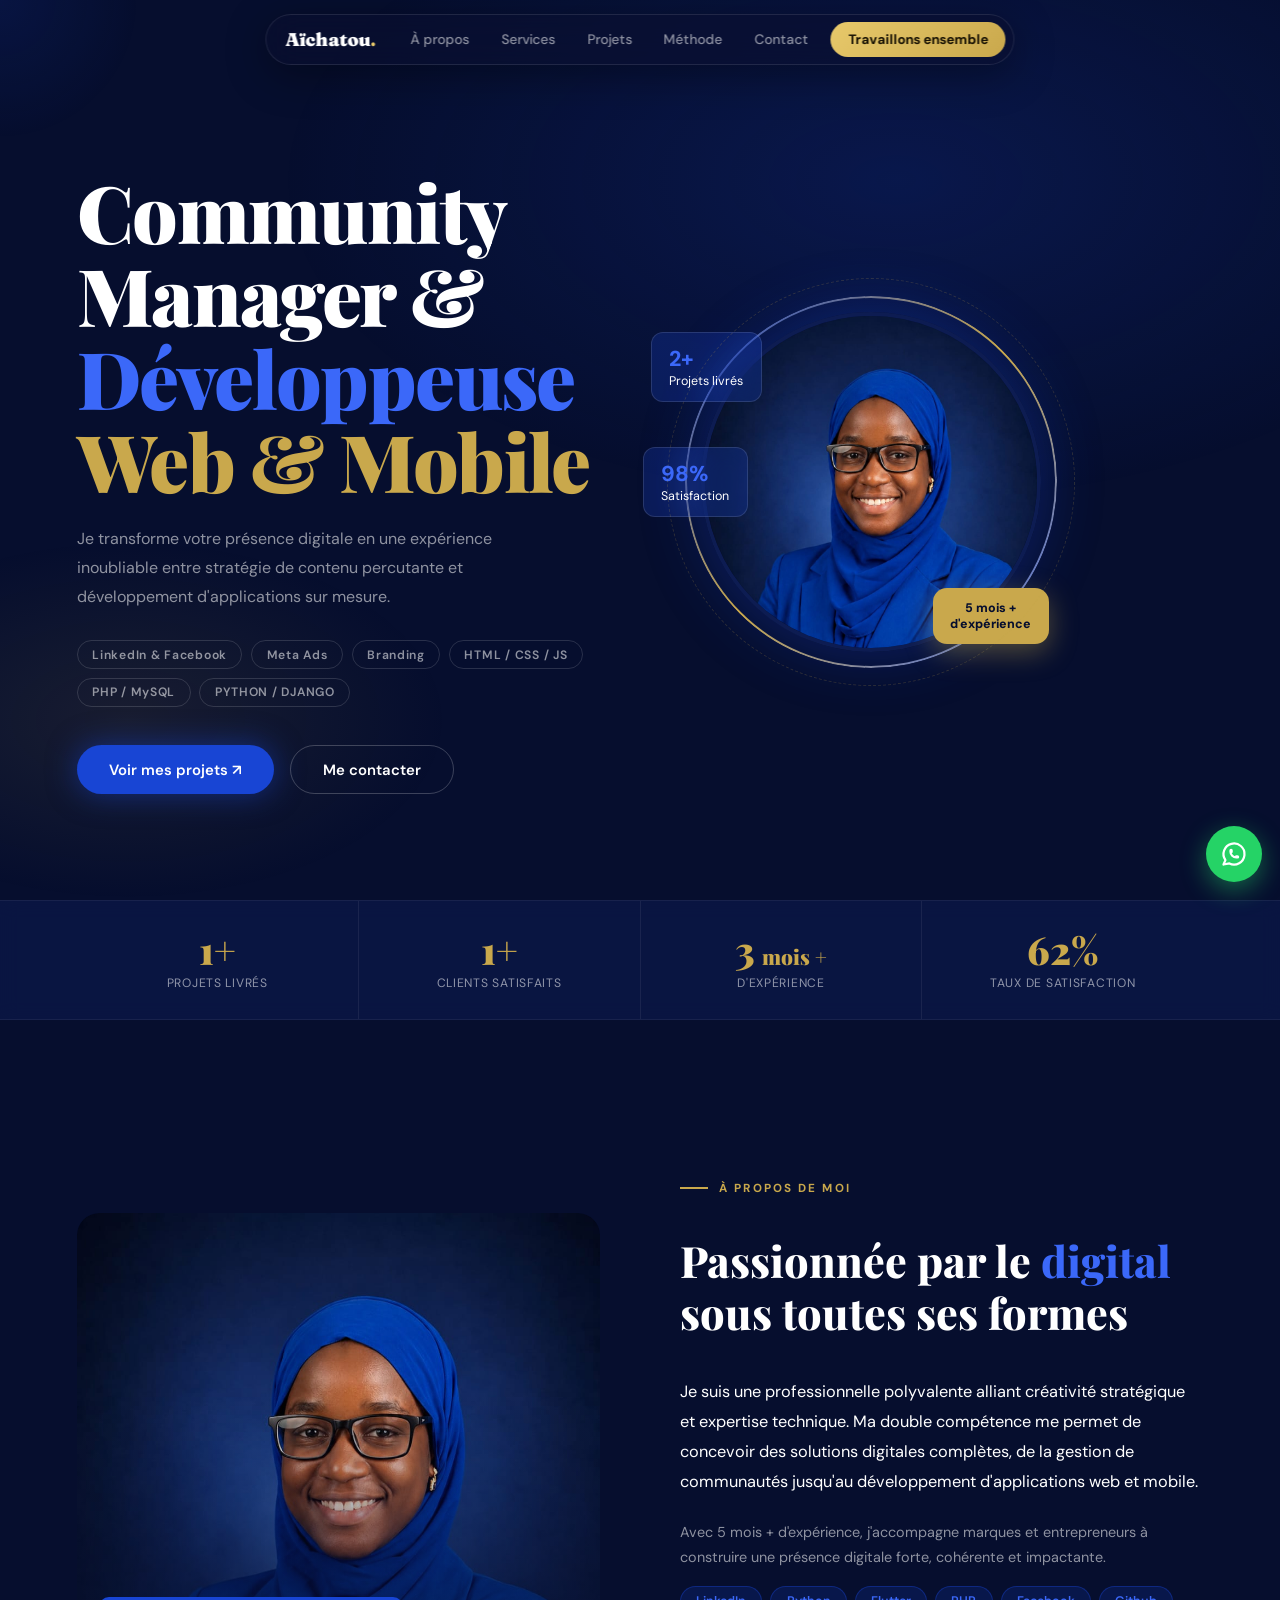
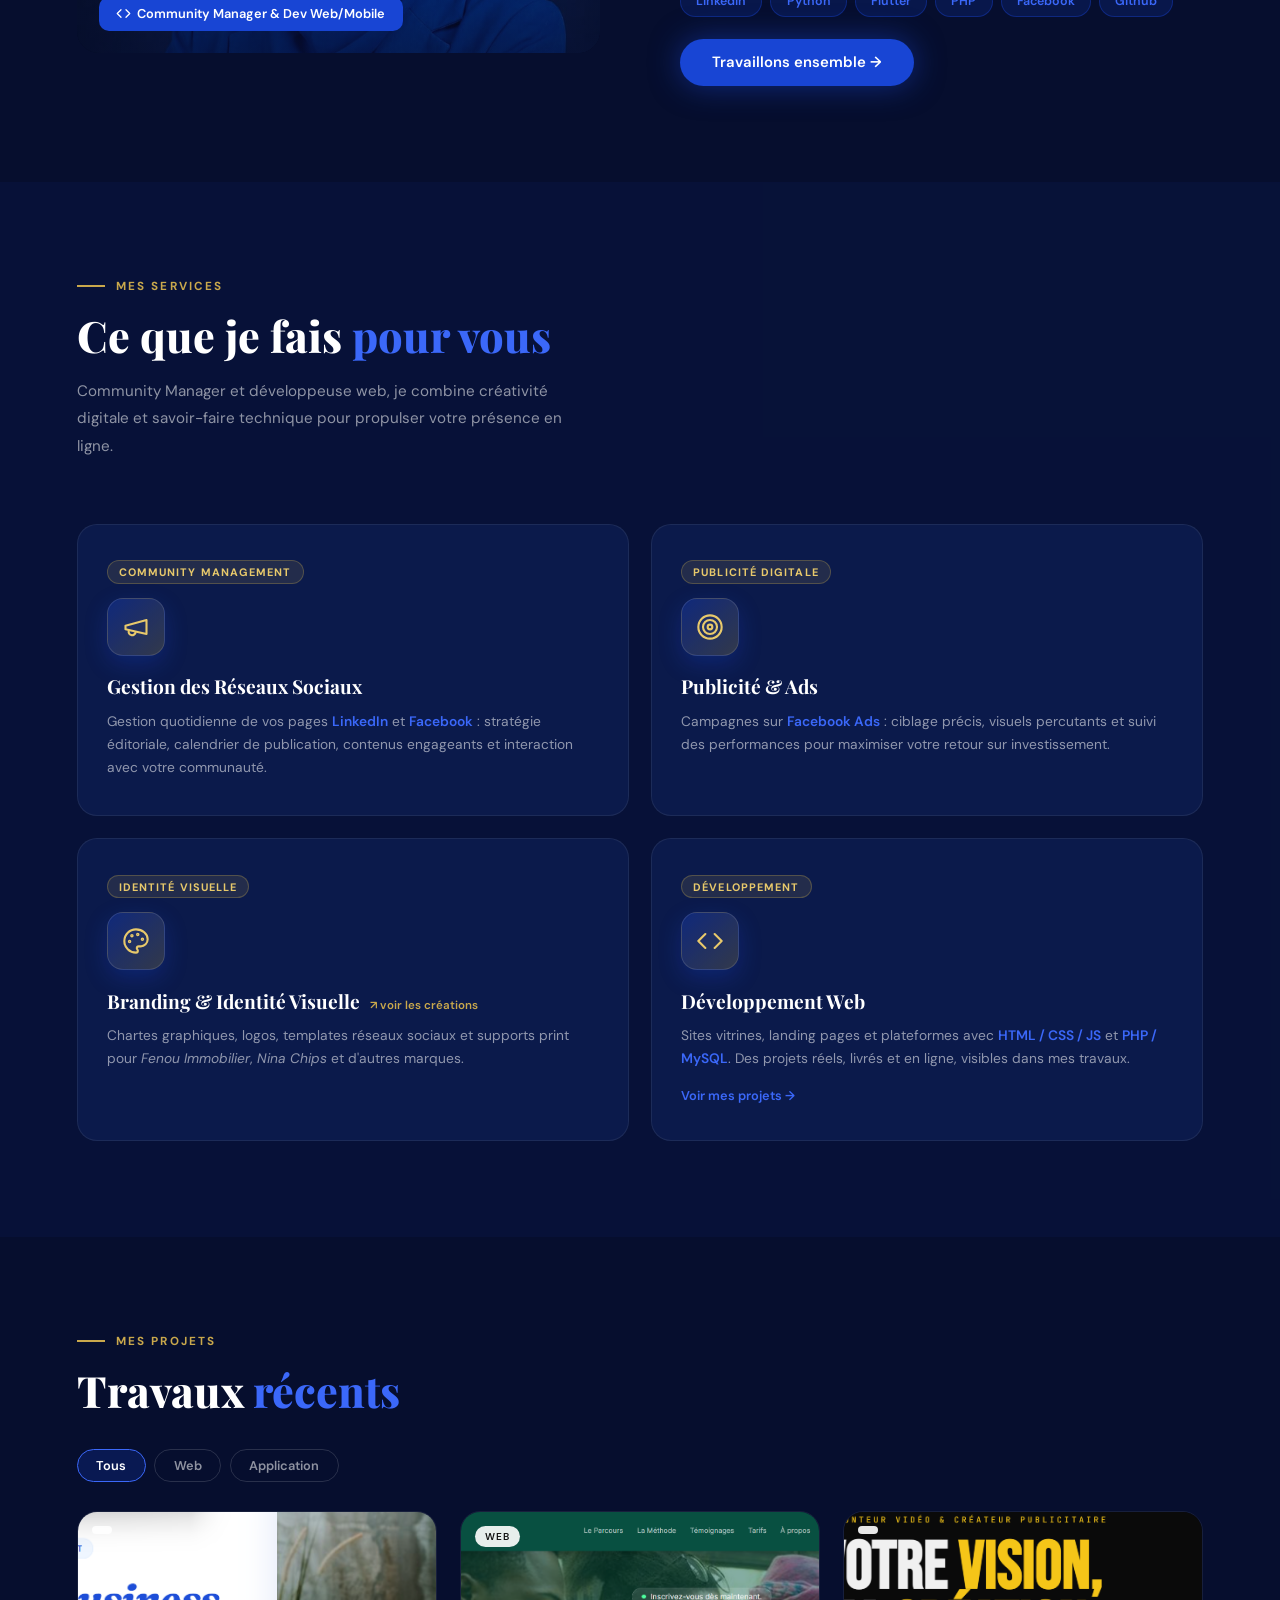
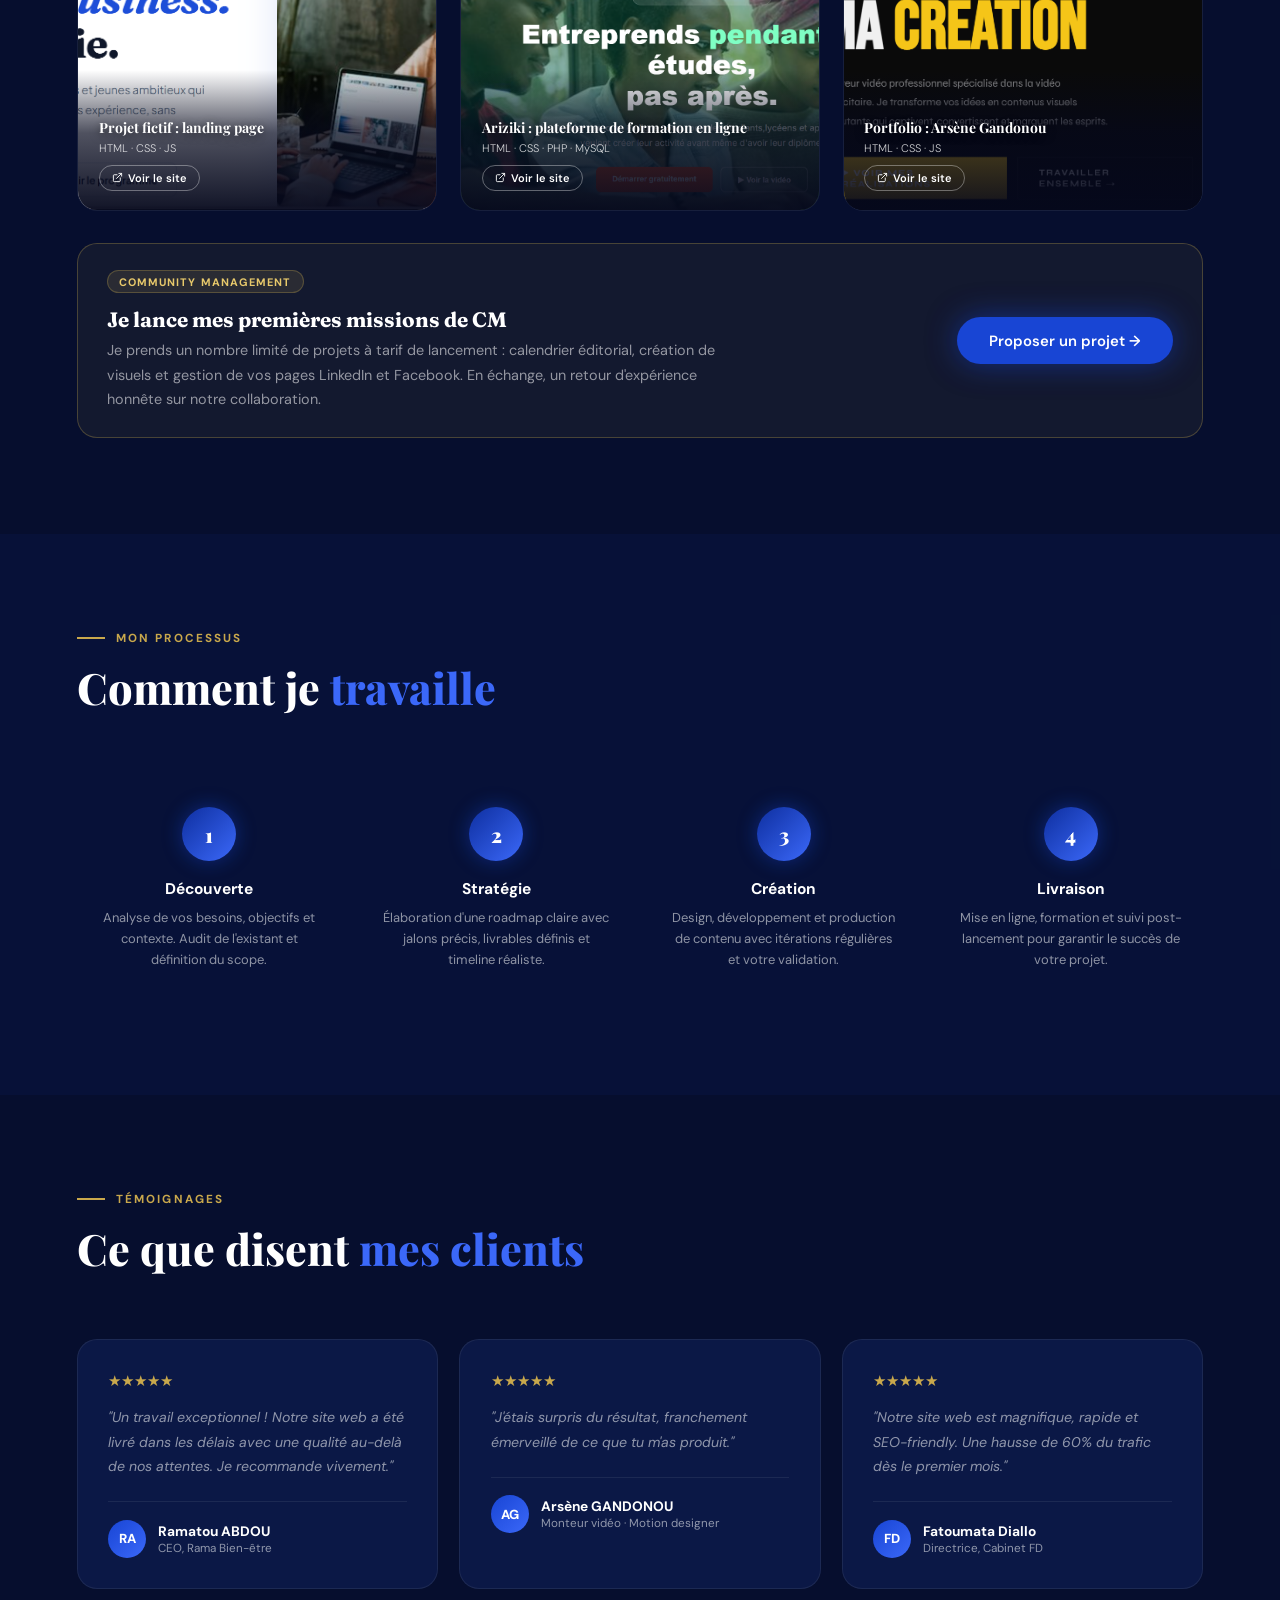
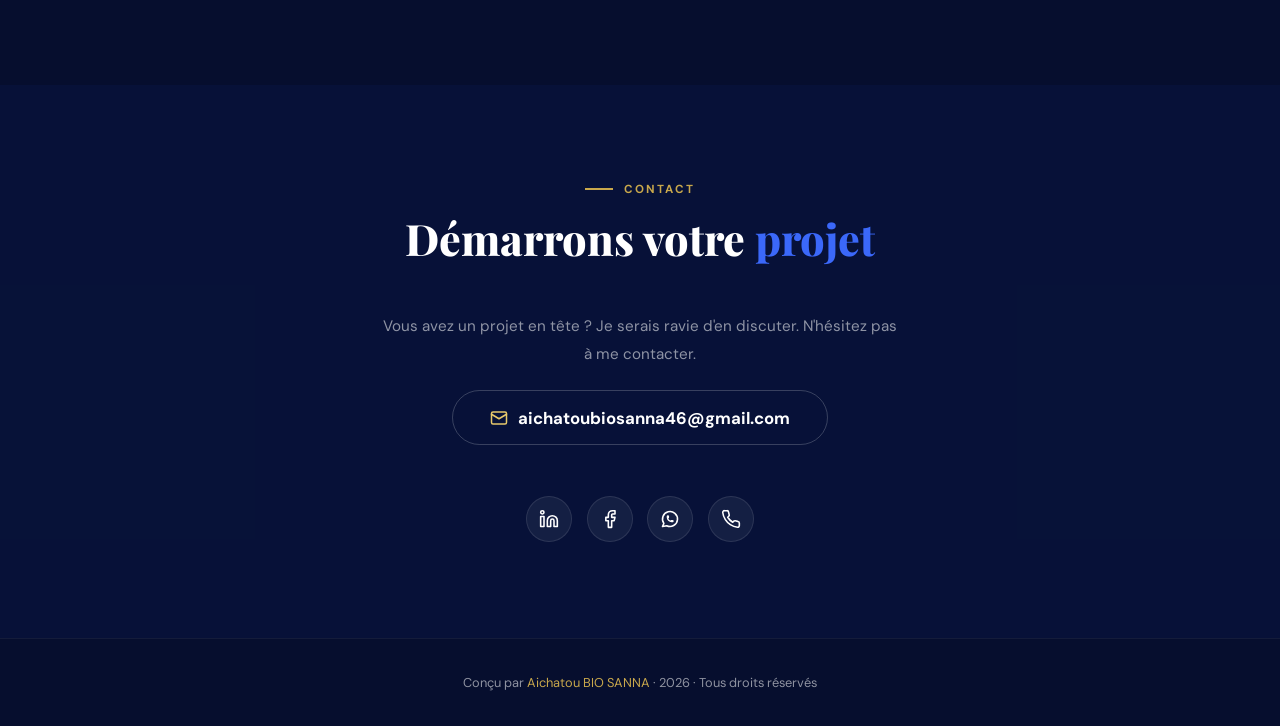
==== commit eccb3dc6: "Remplacement des emojis par des icônes" ====
--- a/index.html
+++ b/index.html
@@ -209,7 +209,7 @@
       <div class="srv-ico"><svg viewBox="0 0 24 24"><path d="m3 11 18-5v12L3 14v-3z"/><path d="M11.6 16.8a3 3 0 1 1-5.8-1.6"/></svg></div>
       <h3>Gestion des Réseaux Sociaux</h3>
       <p>Gestion quotidienne de vos pages <strong>LinkedIn</strong> et <strong>Facebook</strong> : stratégie éditoriale, calendrier de publication, contenus engageants et interaction avec votre communauté.</p>
-      <div class="srv-more">En savoir plus →</div>
+      
     </div>
 
     <!-- 2. Publicité / Ads -->
@@ -218,7 +218,7 @@
       <div class="srv-ico"><svg viewBox="0 0 24 24"><circle cx="12" cy="12" r="10"/><circle cx="12" cy="12" r="6"/><circle cx="12" cy="12" r="2"/></svg></div>
       <h3>Publicité & Ads</h3>
       <p>Campagnes sur <strong>Facebook Ads</strong> : ciblage précis, visuels percutants et suivi des performances pour maximiser votre retour sur investissement.</p>
-      <div class="srv-more">En savoir plus →</div>
+      
     </div>
 
     <!-- 3. Branding -->
@@ -234,7 +234,7 @@
         <span style="font-size:.72rem;color:var(--gold);margin-left:.4rem;font-family:'DM Sans',sans-serif;font-weight:600">↗ voir les créations</span>
       </h3>
       <p>Chartes graphiques, logos, templates réseaux sociaux et supports print pour <em>Fenou Immobilier</em>, <em>Nina Chips</em> et d'autres marques.</p>
-      <div class="srv-more" style="color:var(--gold)">Voir mes créations ↗</div>
+      
     </div>
 
     <!-- 4. Développement Web -->
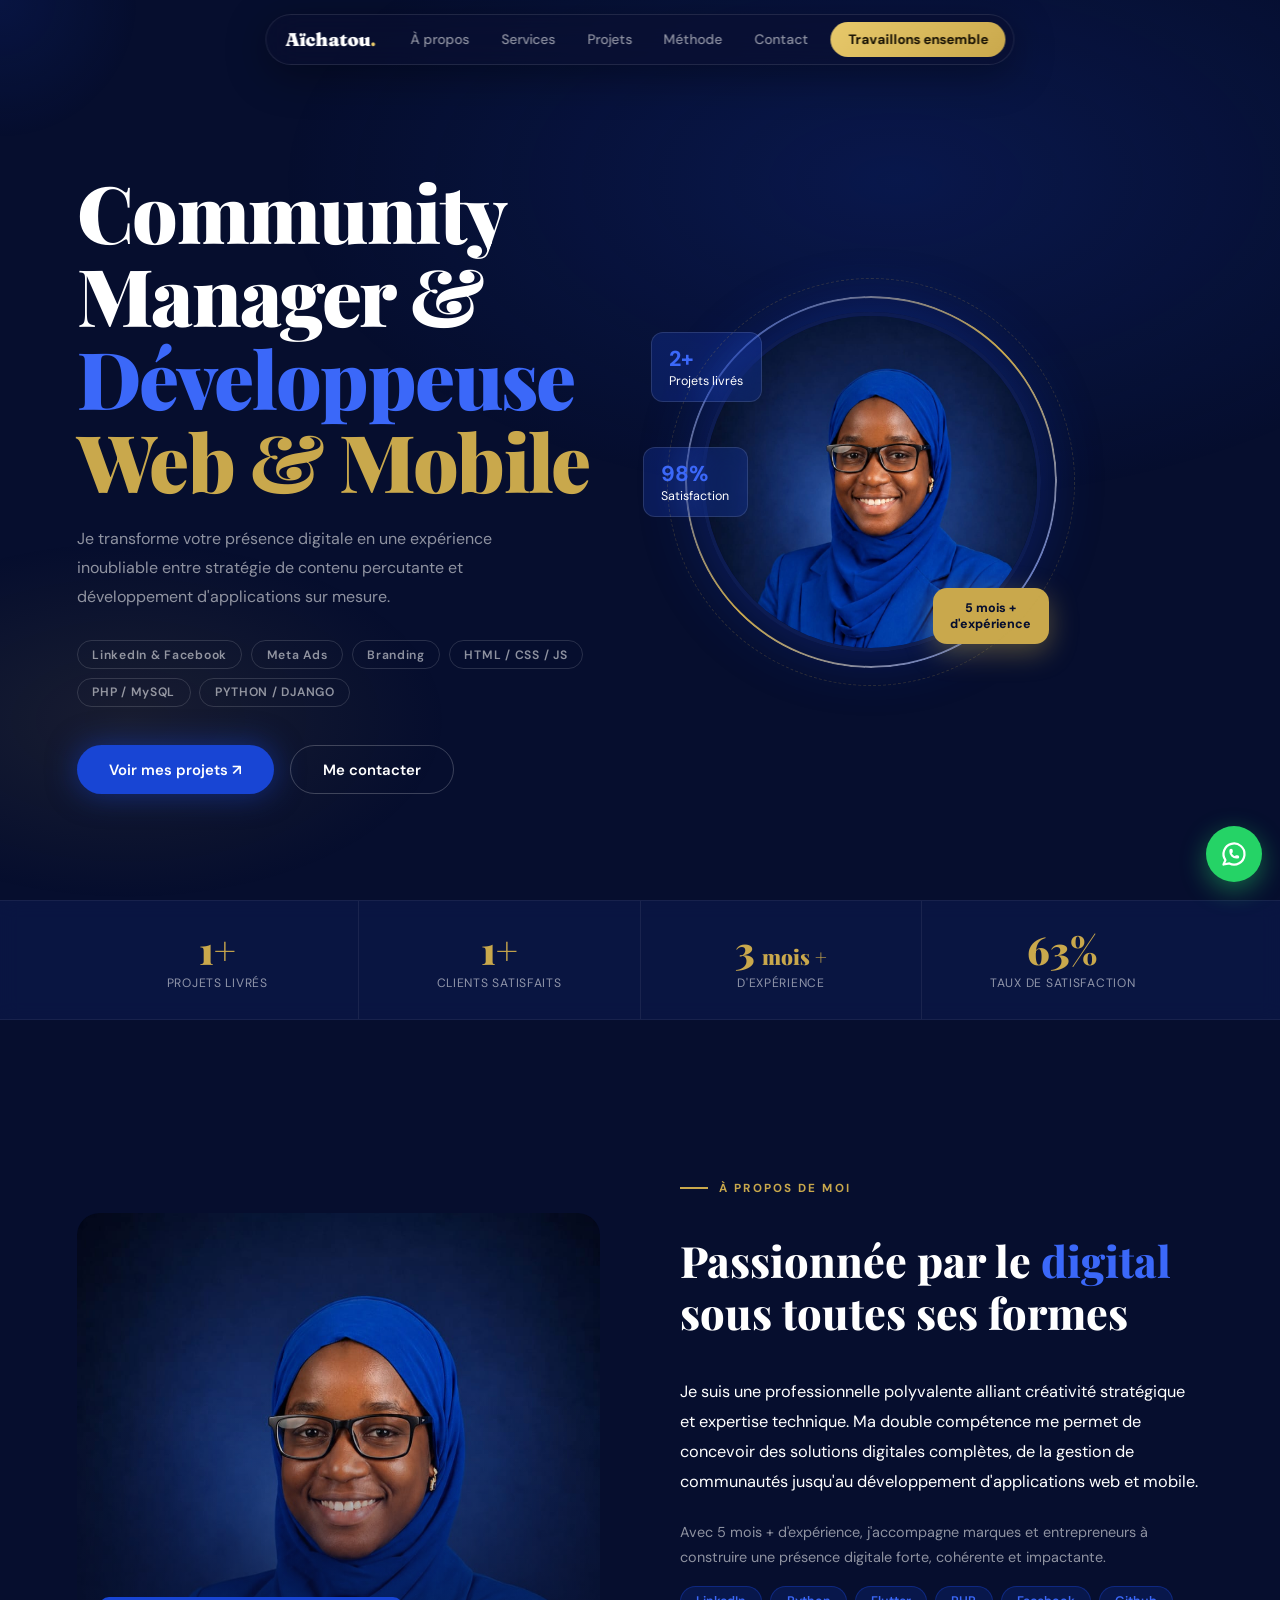
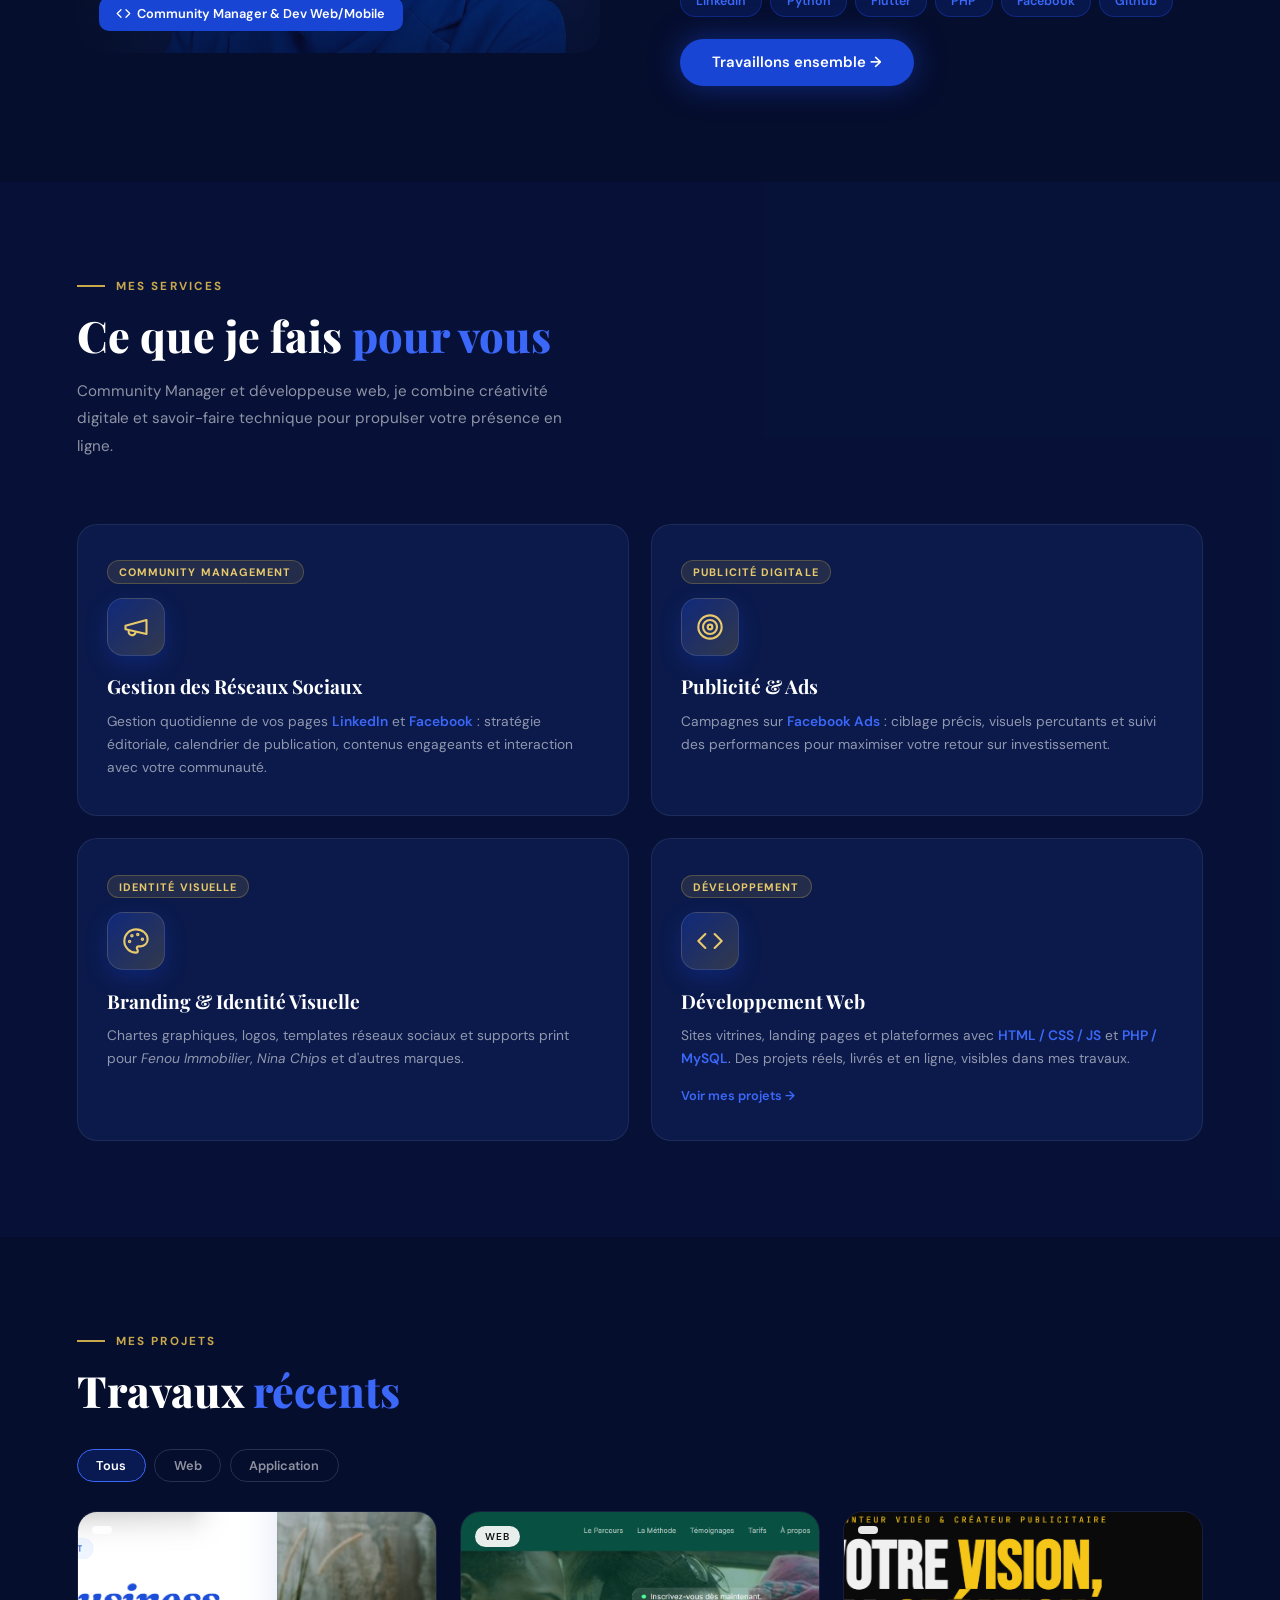
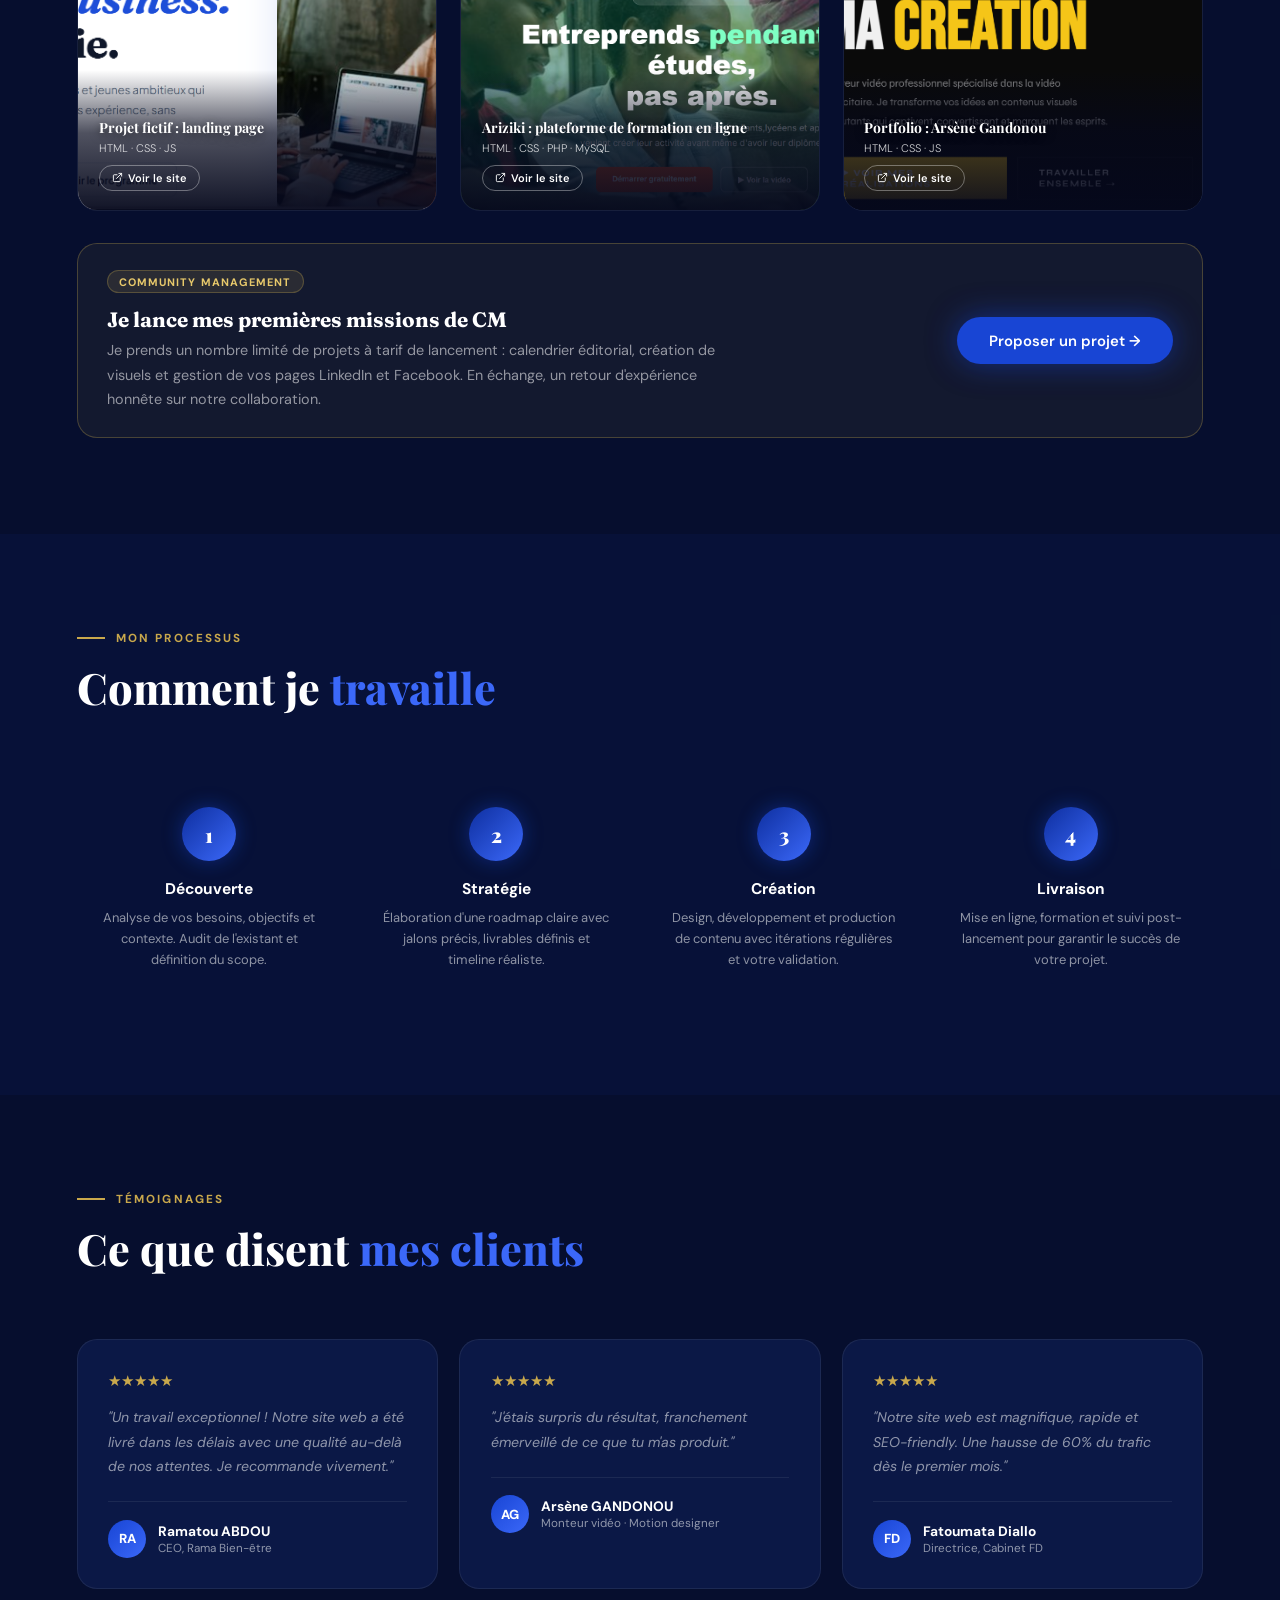
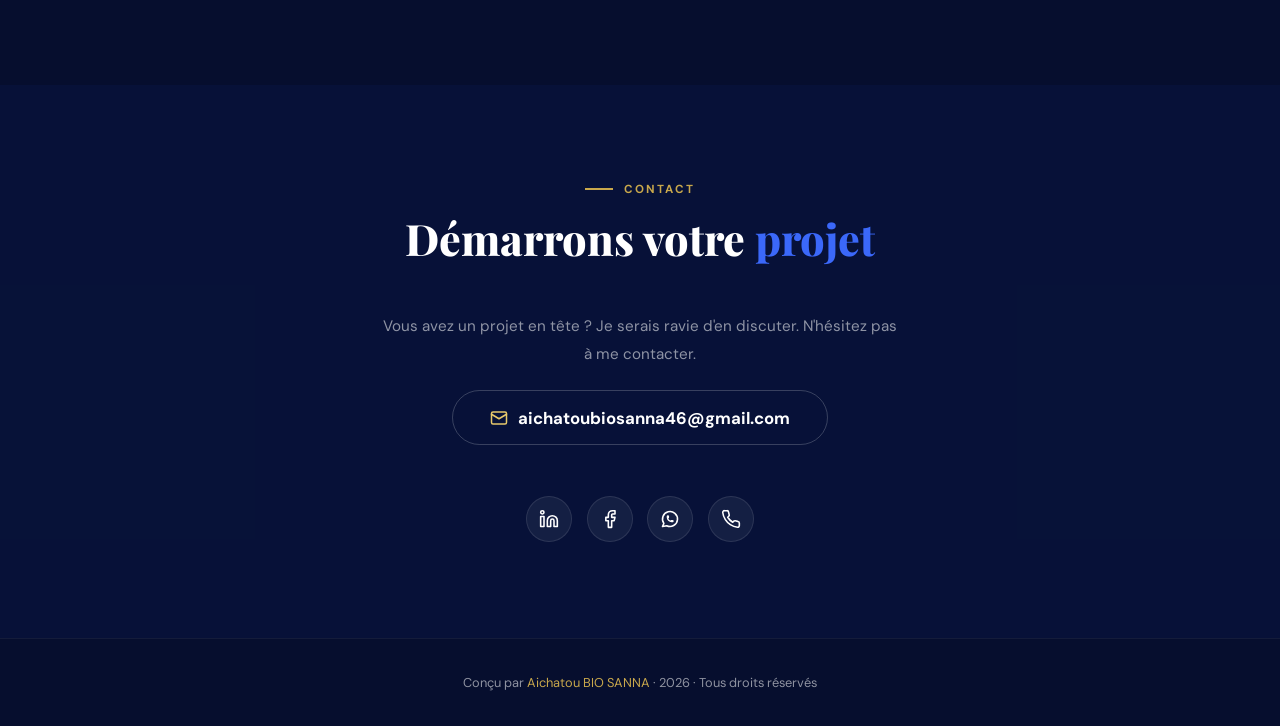
==== commit bfc71a68: "Remplacement des emojis par des icônes" ====
--- a/index.html
+++ b/index.html
@@ -231,7 +231,7 @@
       <span class="srv-tag">Identité Visuelle</span>
       <div class="srv-ico"><svg viewBox="0 0 24 24"><circle cx="13.5" cy="6.5" r=".6"/><circle cx="17.5" cy="10.5" r=".6"/><circle cx="8.5" cy="7.5" r=".6"/><circle cx="6.5" cy="12.5" r=".6"/><path d="M12 2C6.5 2 2 6.5 2 12s4.5 10 10 10c.9 0 1.6-.7 1.6-1.6 0-.4-.2-.8-.4-1.1-.3-.3-.5-.7-.5-1.1 0-.9.7-1.6 1.6-1.6H16c3.3 0 6-2.7 6-6 0-4.9-4.5-8.6-10-8.6z"/></svg></div>
       <h3>Branding & Identité Visuelle
-        <span style="font-size:.72rem;color:var(--gold);margin-left:.4rem;font-family:'DM Sans',sans-serif;font-weight:600">↗ voir les créations</span>
+        <span style="font-size:.72rem;color:var(--gold);margin-left:.4rem;font-family:'DM Sans',sans-serif;font-weight:600"></span>
       </h3>
       <p>Chartes graphiques, logos, templates réseaux sociaux et supports print pour <em>Fenou Immobilier</em>, <em>Nina Chips</em> et d'autres marques.</p>
       
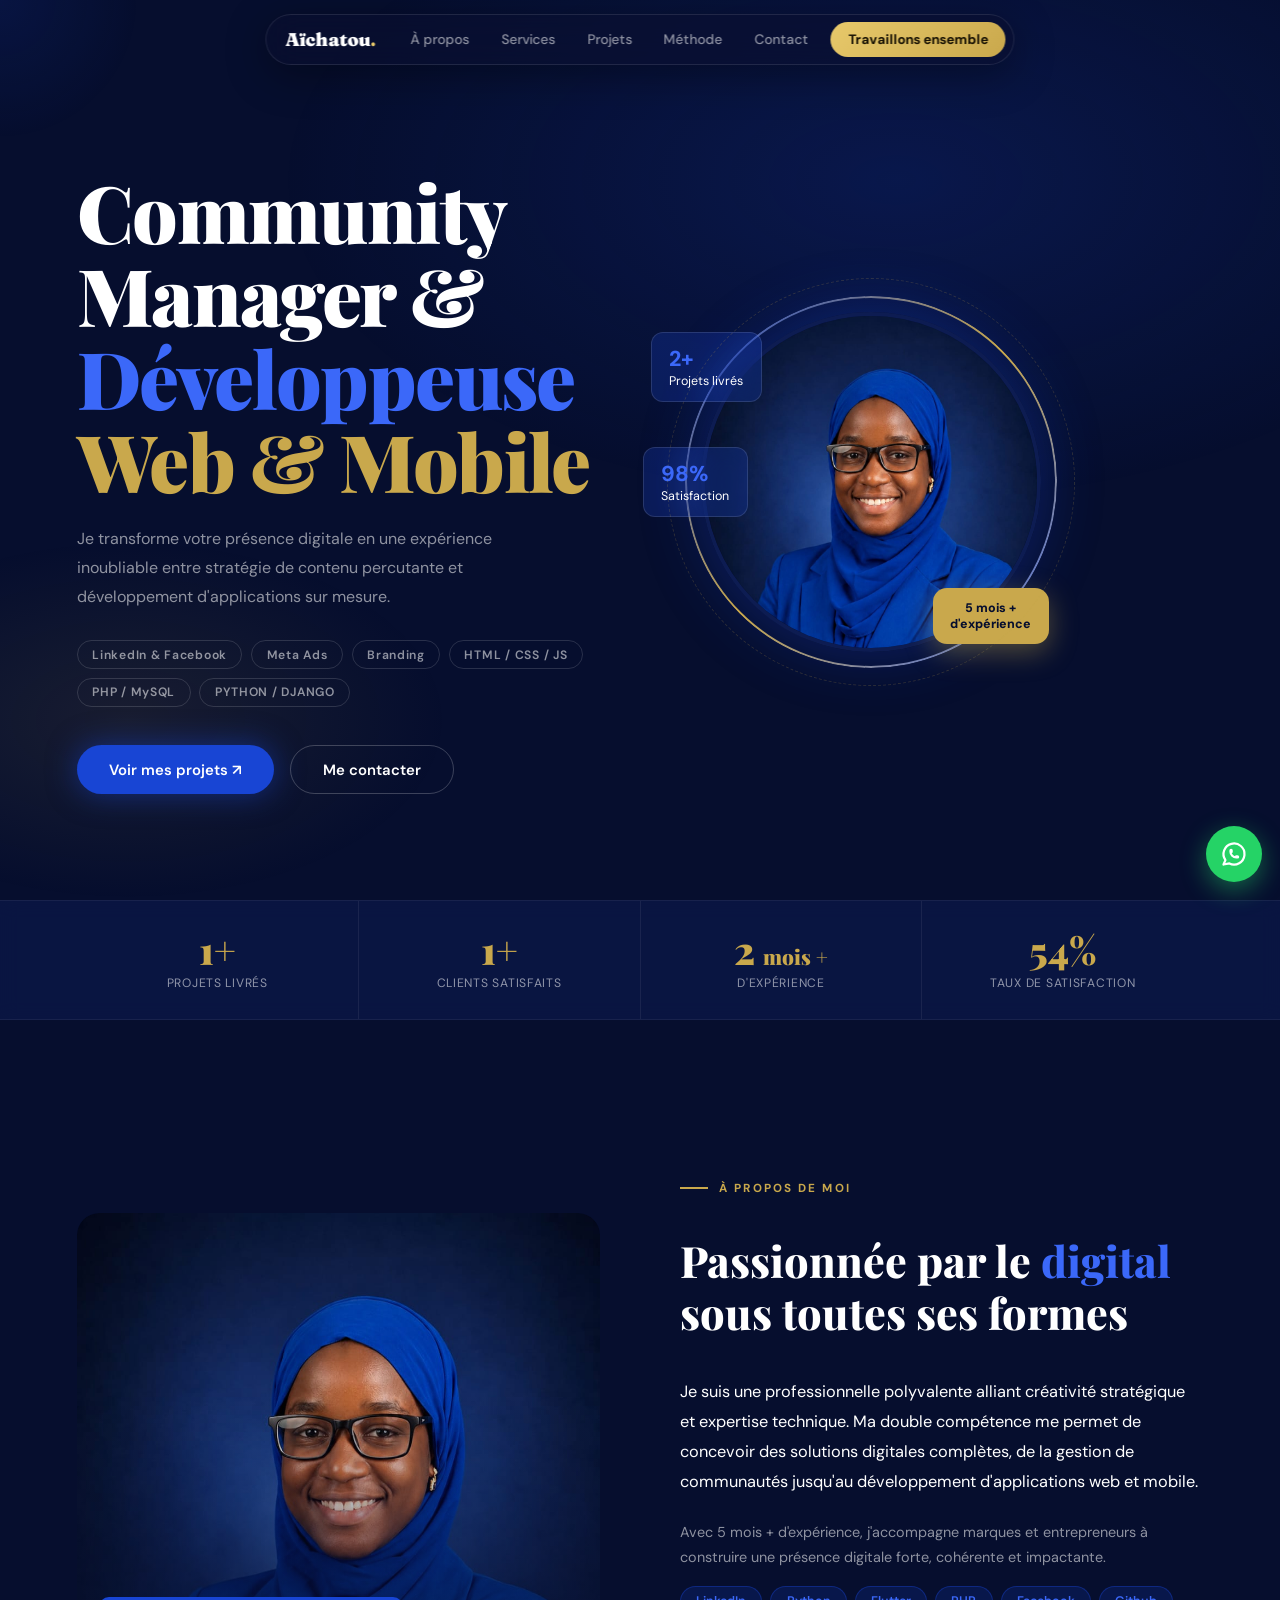
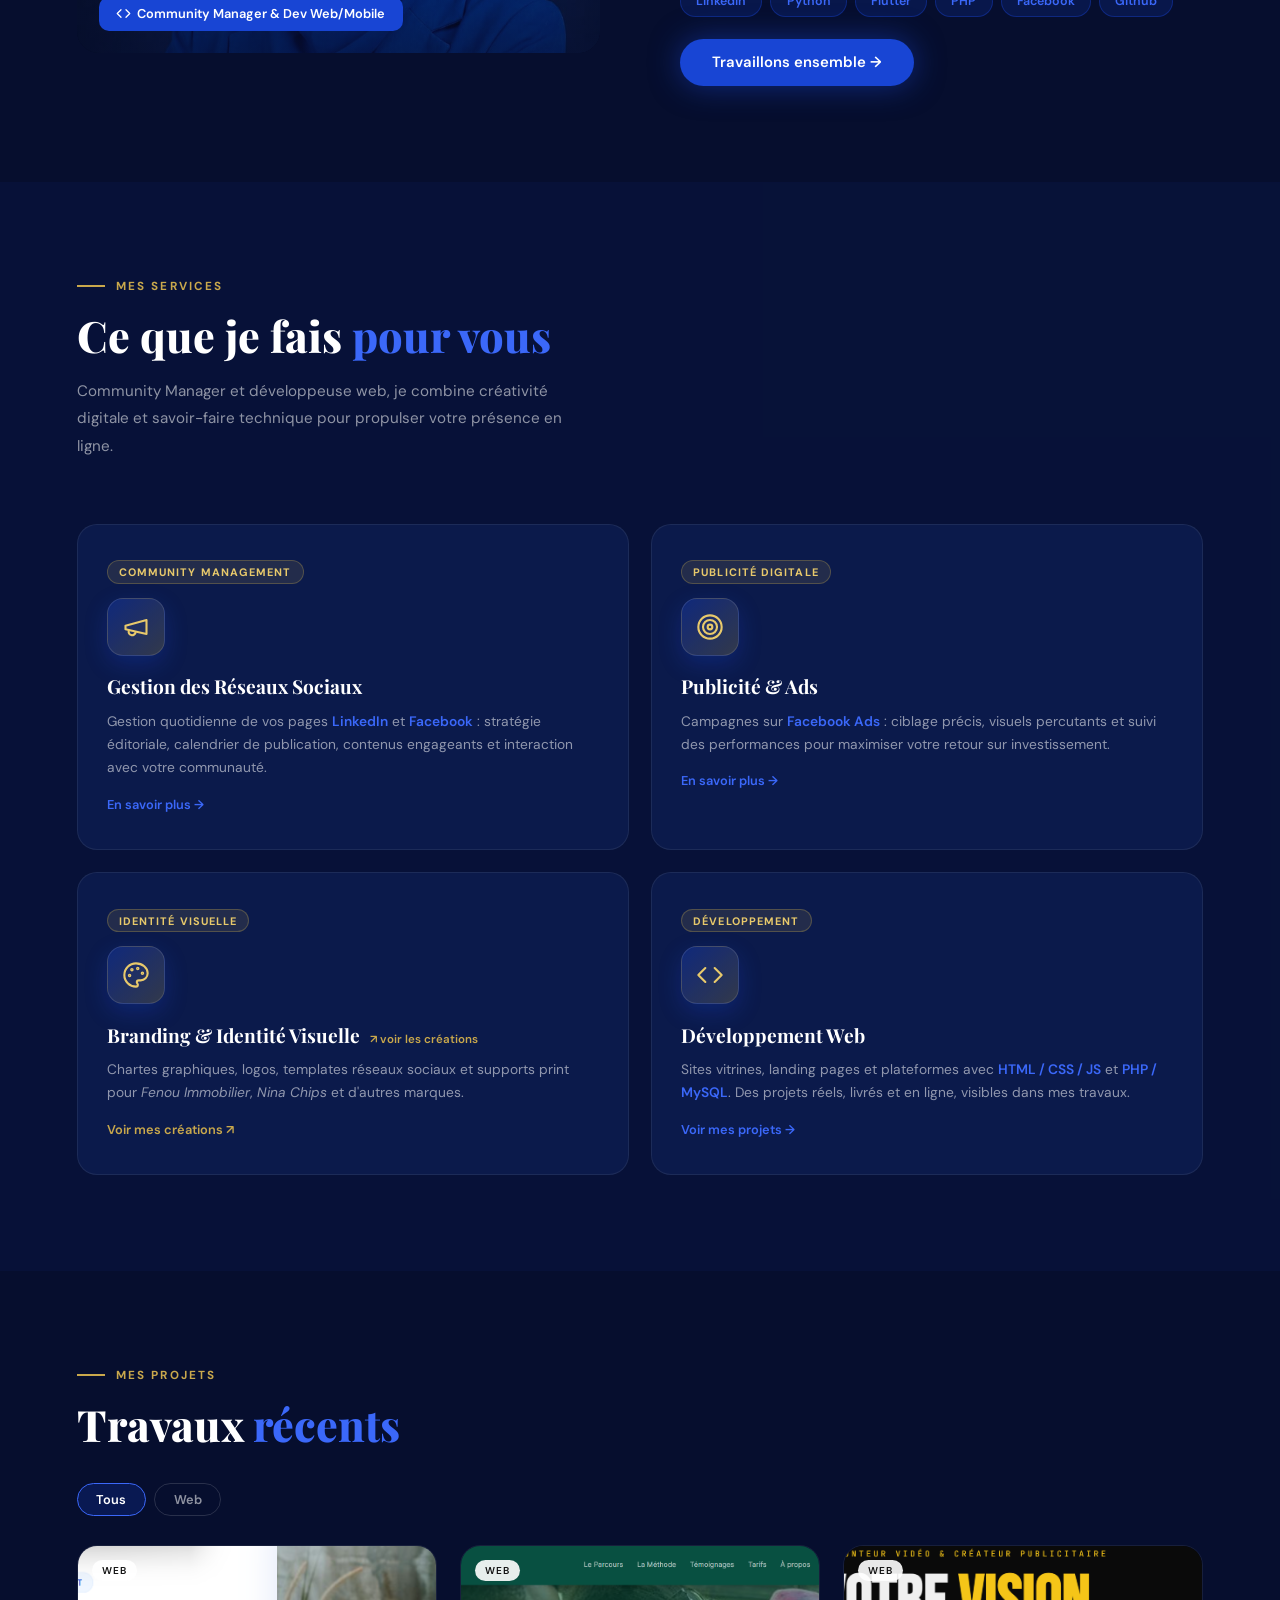
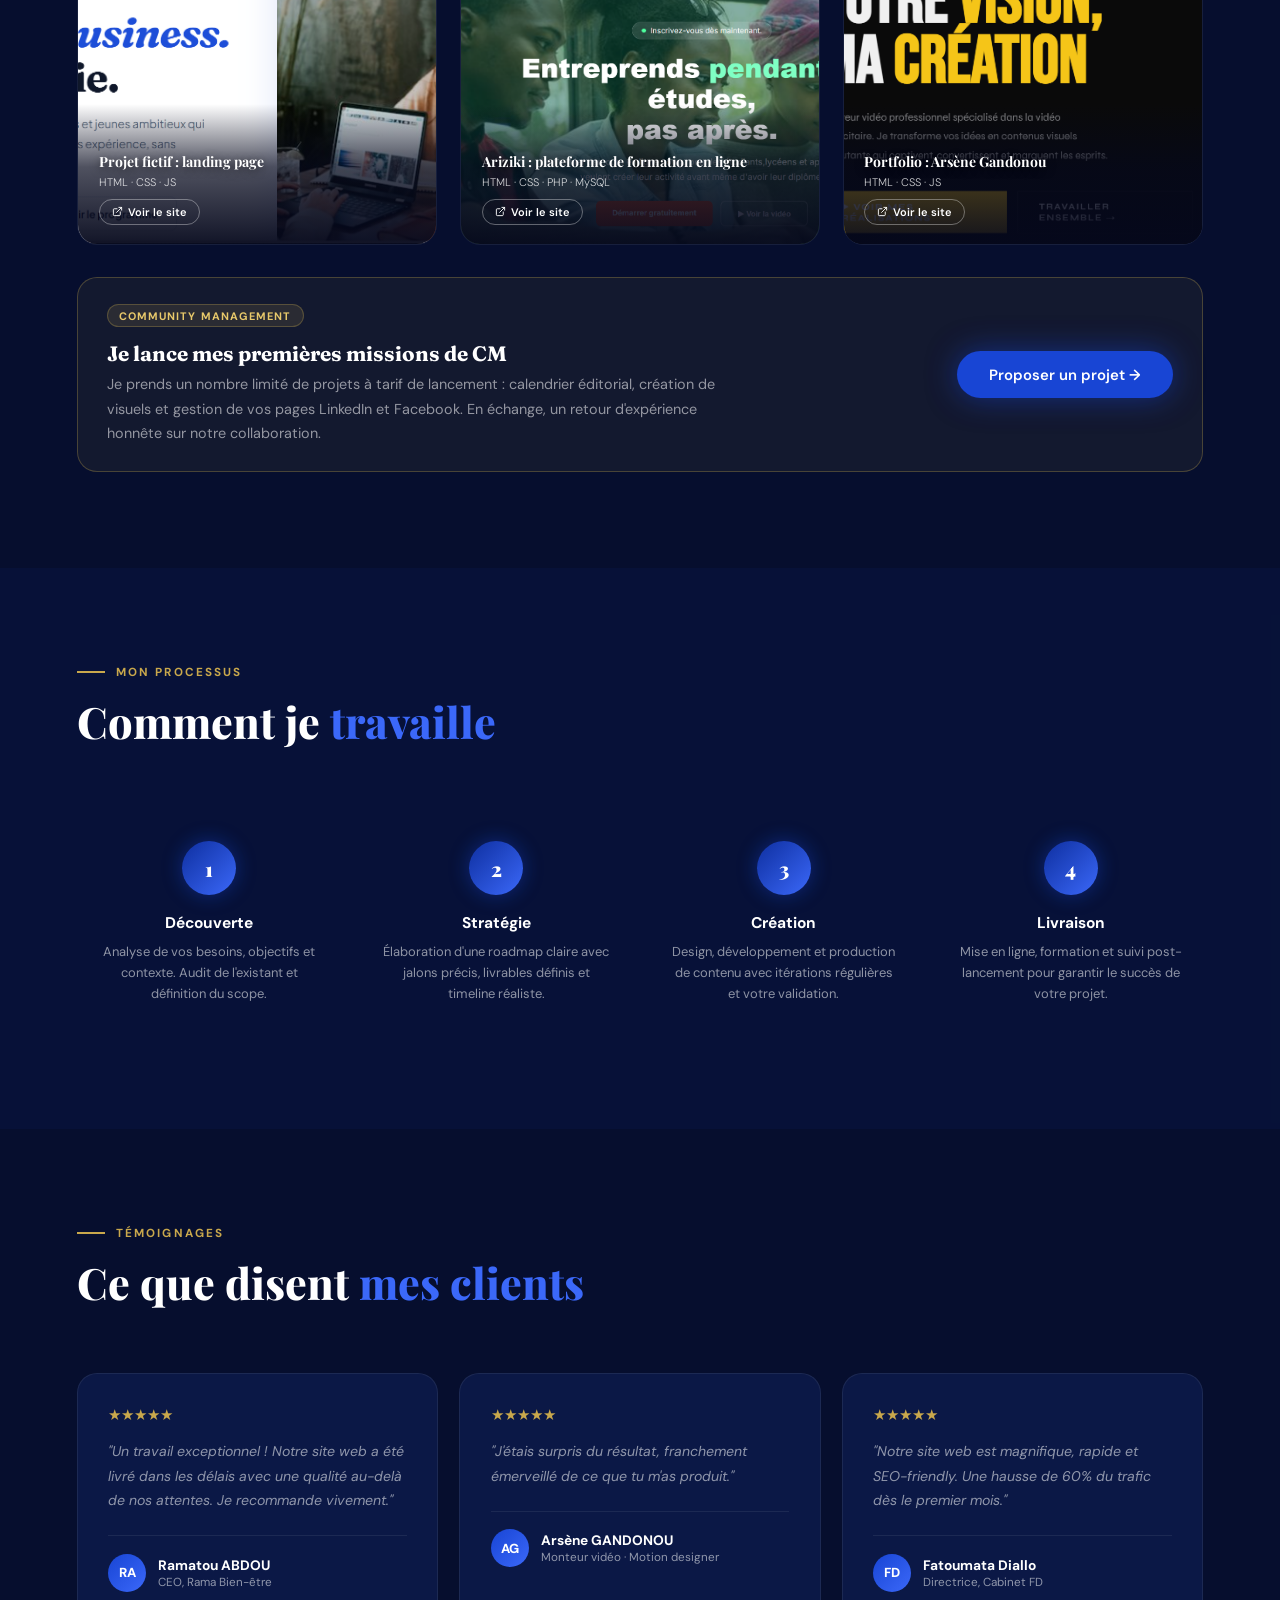
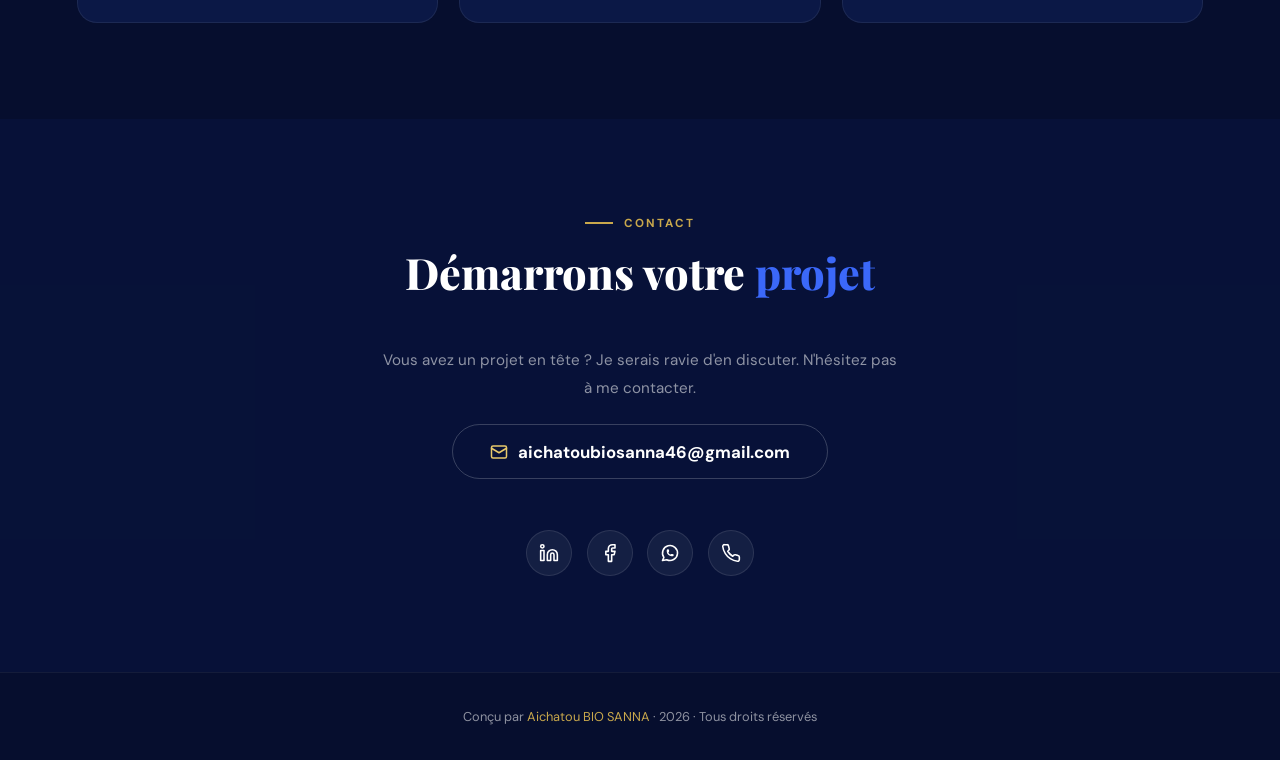
==== commit fc1fc2cc: "Remplacement des emojis par des icônes" ====
--- a/index.html
+++ b/index.html
@@ -81,6 +81,24 @@
 .port-grid{display:grid!important;grid-template-columns:repeat(auto-fit,minmax(320px,1fr))!important;grid-auto-rows:auto!important;gap:1.4rem}
 .port-grid .pi{grid-column:auto!important;grid-row:auto!important}
 .port-grid .pi.hidden{display:none!important}
+
+/* ═══ PETITS ÉCRANS : aucun débordement horizontal ═══ */
+html,body{max-width:100%;overflow-x:hidden}
+img,video,svg{max-width:100%}
+.port-grid{grid-template-columns:repeat(auto-fit,minmax(min(100%,320px),1fr))!important}
+.c-email{max-width:100%;overflow-wrap:anywhere}
+.hero-tags,.skill-tags,.hero-btns{flex-wrap:wrap}
+@media(max-width:760px){
+  #hero{overflow-x:clip}
+  .hero-text,.hero-visual,.about-content,.about-img-wrap{max-width:100%;min-width:0}
+  .hero-visual{display:flex;justify-content:center}
+  .photo-ring{max-width:min(320px,78vw)}
+  .stats-bar{flex-wrap:wrap;grid-template-columns:repeat(2,1fr)}
+  .stats-bar .si{min-width:42%;flex:1 1 42%}
+  .about-img-wrap img{width:100%}
+  .test-grid,.proc{grid-template-columns:1fr!important}
+  section{overflow-x:clip}
+}
 </style>
 </head>
 <body>
@@ -209,7 +227,7 @@
       <div class="srv-ico"><svg viewBox="0 0 24 24"><path d="m3 11 18-5v12L3 14v-3z"/><path d="M11.6 16.8a3 3 0 1 1-5.8-1.6"/></svg></div>
       <h3>Gestion des Réseaux Sociaux</h3>
       <p>Gestion quotidienne de vos pages <strong>LinkedIn</strong> et <strong>Facebook</strong> : stratégie éditoriale, calendrier de publication, contenus engageants et interaction avec votre communauté.</p>
-      
+      <div class="srv-more">En savoir plus →</div>
     </div>
 
     <!-- 2. Publicité / Ads -->
@@ -218,7 +236,7 @@
       <div class="srv-ico"><svg viewBox="0 0 24 24"><circle cx="12" cy="12" r="10"/><circle cx="12" cy="12" r="6"/><circle cx="12" cy="12" r="2"/></svg></div>
       <h3>Publicité & Ads</h3>
       <p>Campagnes sur <strong>Facebook Ads</strong> : ciblage précis, visuels percutants et suivi des performances pour maximiser votre retour sur investissement.</p>
-      
+      <div class="srv-more">En savoir plus →</div>
     </div>
 
     <!-- 3. Branding -->
@@ -231,10 +249,10 @@
       <span class="srv-tag">Identité Visuelle</span>
       <div class="srv-ico"><svg viewBox="0 0 24 24"><circle cx="13.5" cy="6.5" r=".6"/><circle cx="17.5" cy="10.5" r=".6"/><circle cx="8.5" cy="7.5" r=".6"/><circle cx="6.5" cy="12.5" r=".6"/><path d="M12 2C6.5 2 2 6.5 2 12s4.5 10 10 10c.9 0 1.6-.7 1.6-1.6 0-.4-.2-.8-.4-1.1-.3-.3-.5-.7-.5-1.1 0-.9.7-1.6 1.6-1.6H16c3.3 0 6-2.7 6-6 0-4.9-4.5-8.6-10-8.6z"/></svg></div>
       <h3>Branding & Identité Visuelle
-        <span style="font-size:.72rem;color:var(--gold);margin-left:.4rem;font-family:'DM Sans',sans-serif;font-weight:600"></span>
+        <span style="font-size:.72rem;color:var(--gold);margin-left:.4rem;font-family:'DM Sans',sans-serif;font-weight:600">↗ voir les créations</span>
       </h3>
       <p>Chartes graphiques, logos, templates réseaux sociaux et supports print pour <em>Fenou Immobilier</em>, <em>Nina Chips</em> et d'autres marques.</p>
-      
+      <div class="srv-more" style="color:var(--gold)">Voir mes créations ↗</div>
     </div>
 
     <!-- 4. Développement Web -->
@@ -257,7 +275,6 @@
   <div class="port-filter reveal">
     <button class="fb active" data-filter="all">Tous</button>
     <button class="fb" data-filter="web">Web</button>
-    <button class="fb" data-filter="web">Application</button>
   </div>
 
   <div class="port-grid reveal">
@@ -270,7 +287,7 @@
           onload="this.classList.add('loaded');document.getElementById('shimmer1').classList.add('hidden')"
           onerror="document.getElementById('shimmer1').innerHTML='<svg width=\'30\' height=\'30\' viewBox=\'0 0 24 24\' fill=\'none\' stroke=\'rgba(255,255,255,.5)\' stroke-width=\'1.6\'><circle cx=\'12\' cy=\'12\' r=\'10\'/><line x1=\'2\' y1=\'12\' x2=\'22\' y2=\'12\'/><path d=\'M12 2a15.3 15.3 0 0 1 4 10 15.3 15.3 0 0 1-4 10 15.3 15.3 0 0 1-4-10 15.3 15.3 0 0 1 4-10z\'/></svg>'">
       </div>
-      <span class="pi-tag"></span>
+      <span class="pi-tag">Web</span>
       <div class="pi-ov">
         <h4>Projet fictif : landing page</h4>
         <p>HTML · CSS · JS</p>
@@ -310,7 +327,7 @@
           onload="this.classList.add('loaded');document.getElementById('shimmer3').classList.add('hidden')"
           onerror="document.getElementById('shimmer3').innerHTML='<svg width=\'30\' height=\'30\' viewBox=\'0 0 24 24\' fill=\'none\' stroke=\'rgba(255,255,255,.5)\' stroke-width=\'1.6\'><circle cx=\'12\' cy=\'12\' r=\'10\'/><line x1=\'2\' y1=\'12\' x2=\'22\' y2=\'12\'/><path d=\'M12 2a15.3 15.3 0 0 1 4 10 15.3 15.3 0 0 1-4 10 15.3 15.3 0 0 1-4-10 15.3 15.3 0 0 1 4-10z\'/></svg>'">
       </div>
-      <span class="pi-tag"></span>
+      <span class="pi-tag">Web</span>
       <div class="pi-ov">
         <h4>Portfolio : Arsène Gandonou</h4>
         <p>HTML · CSS · JS</p>
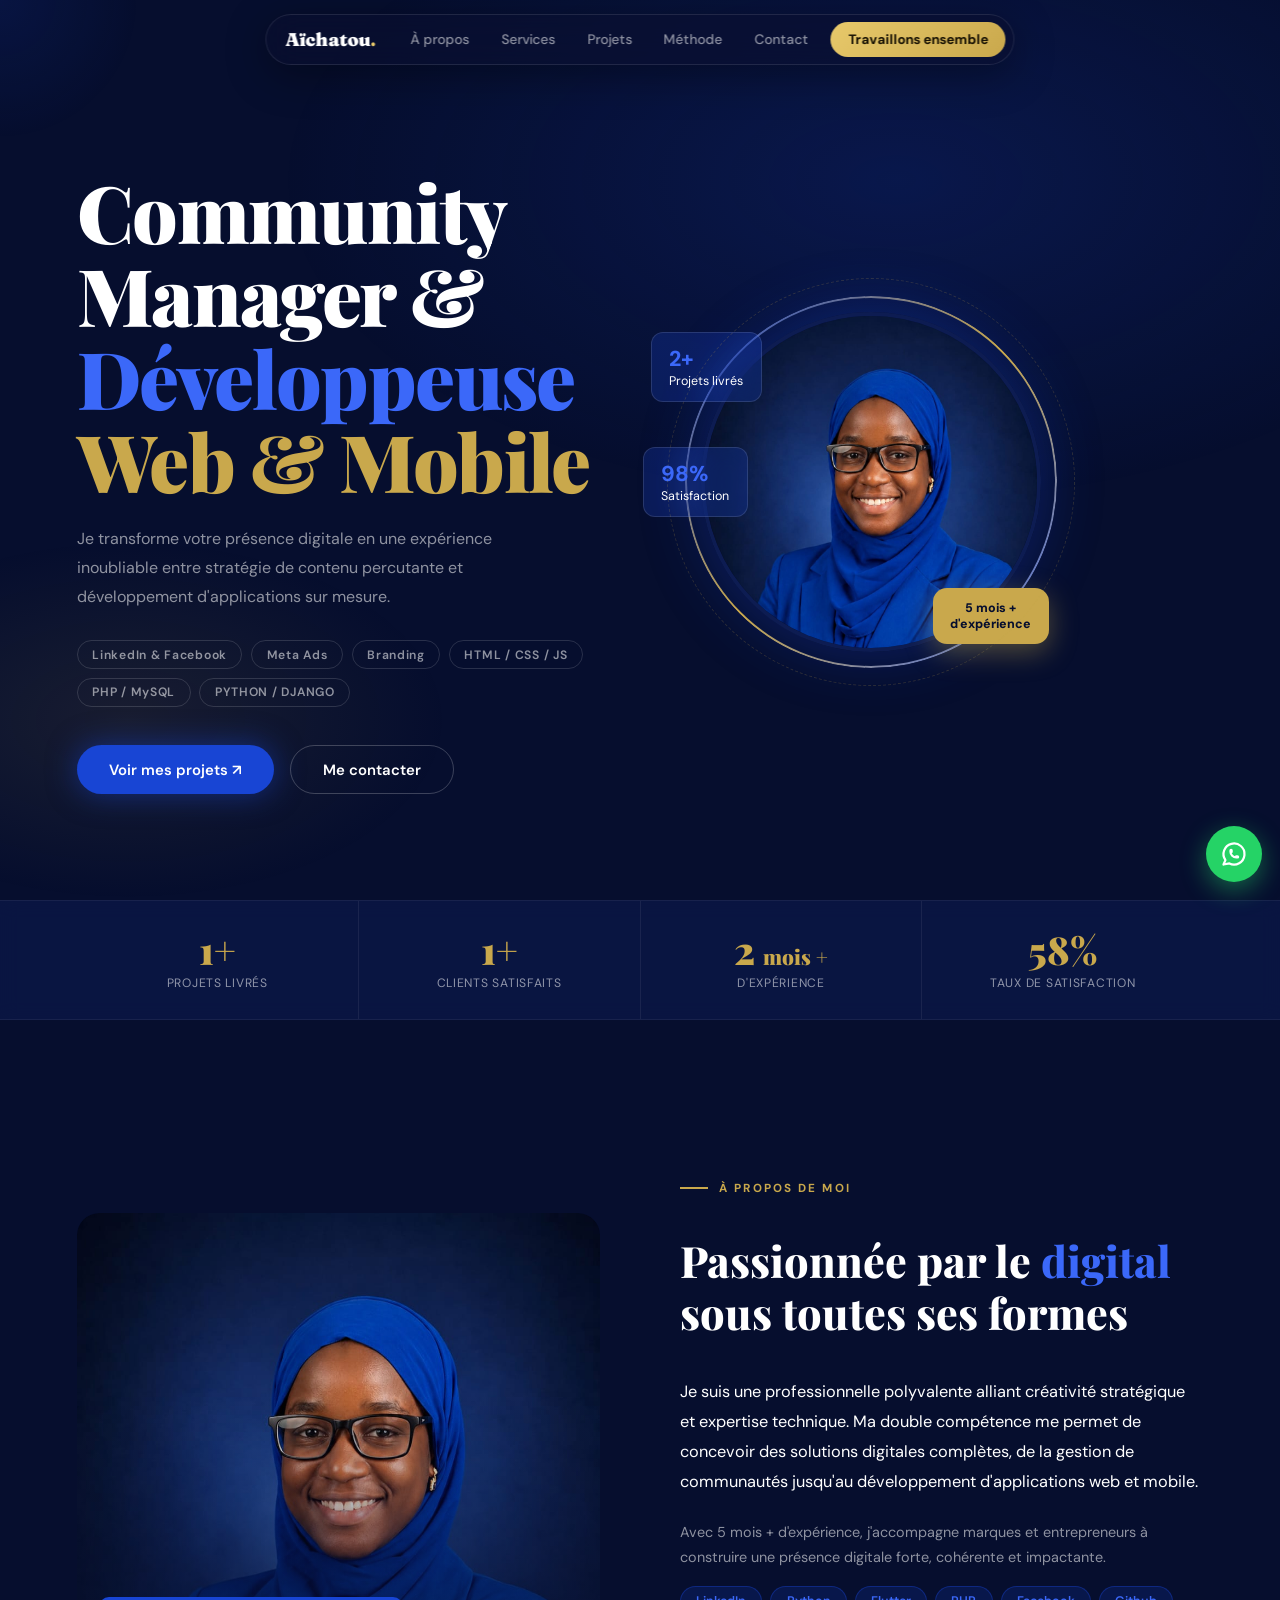
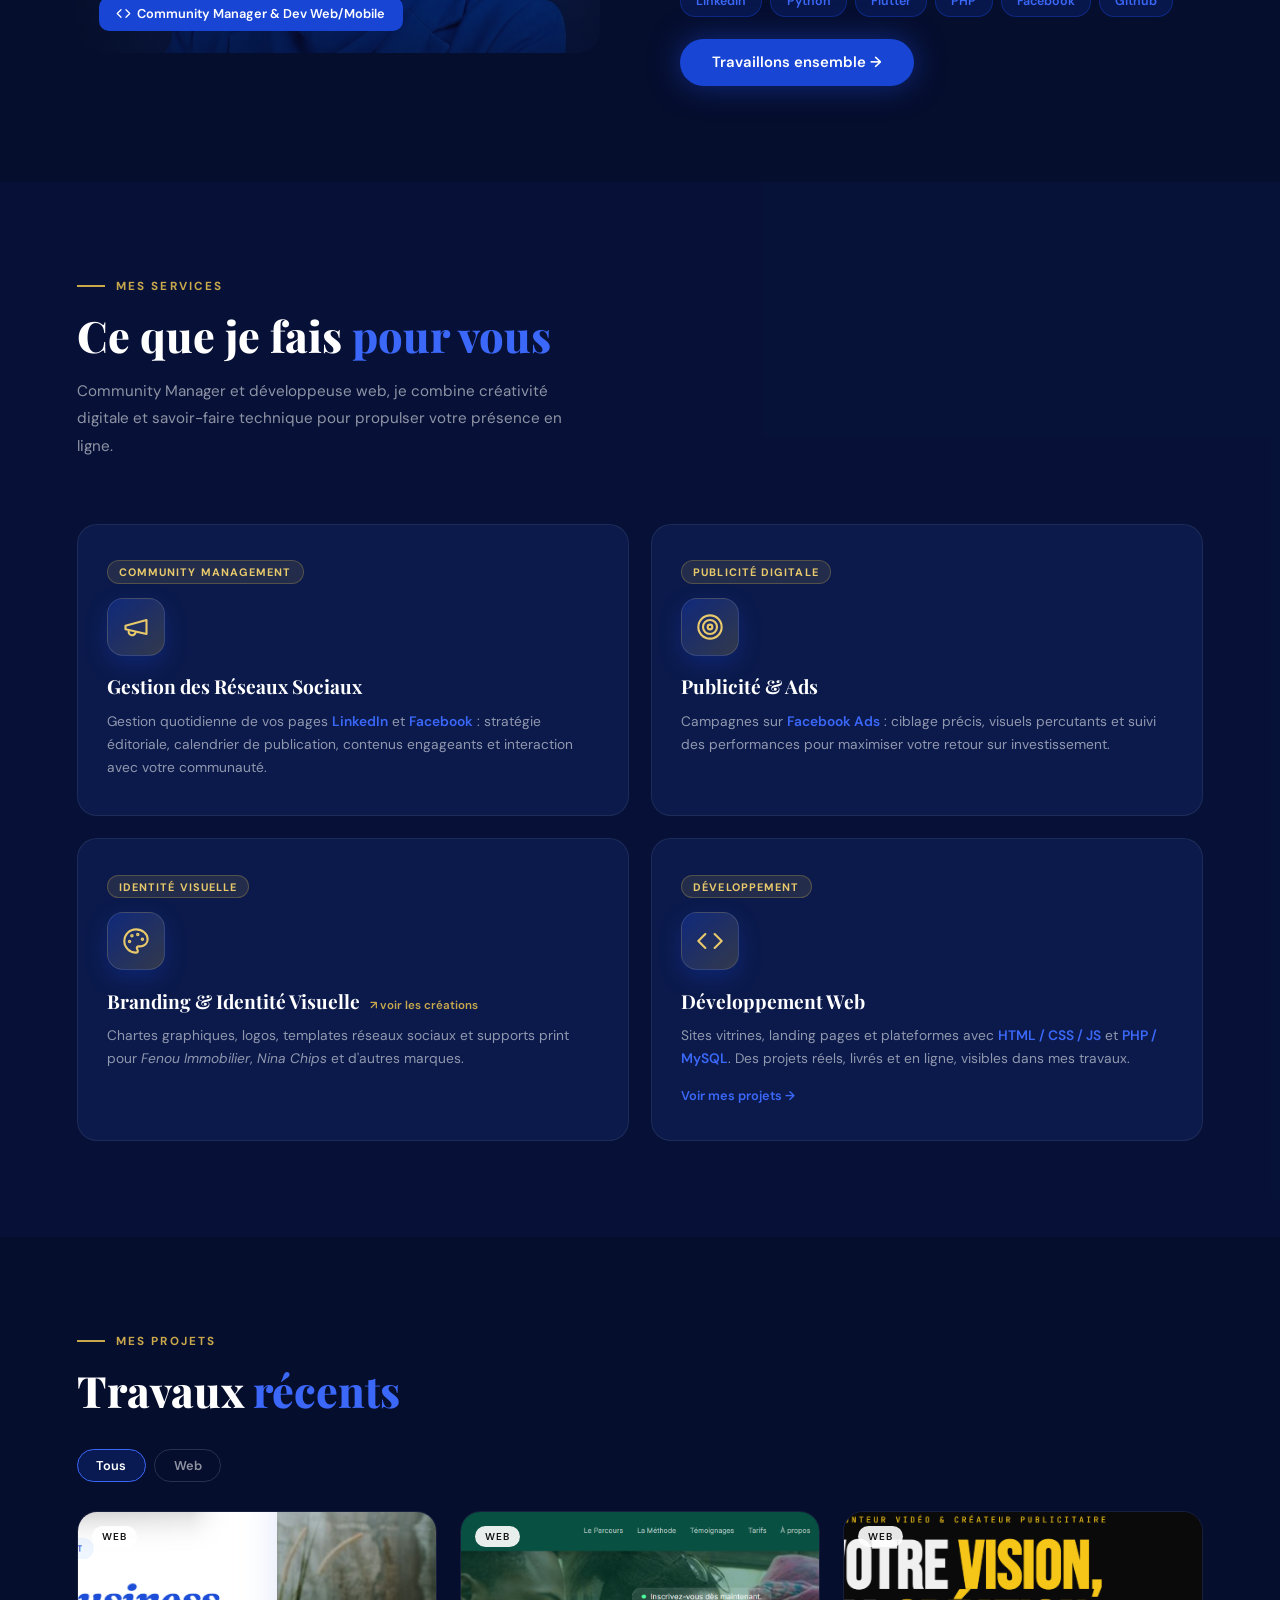
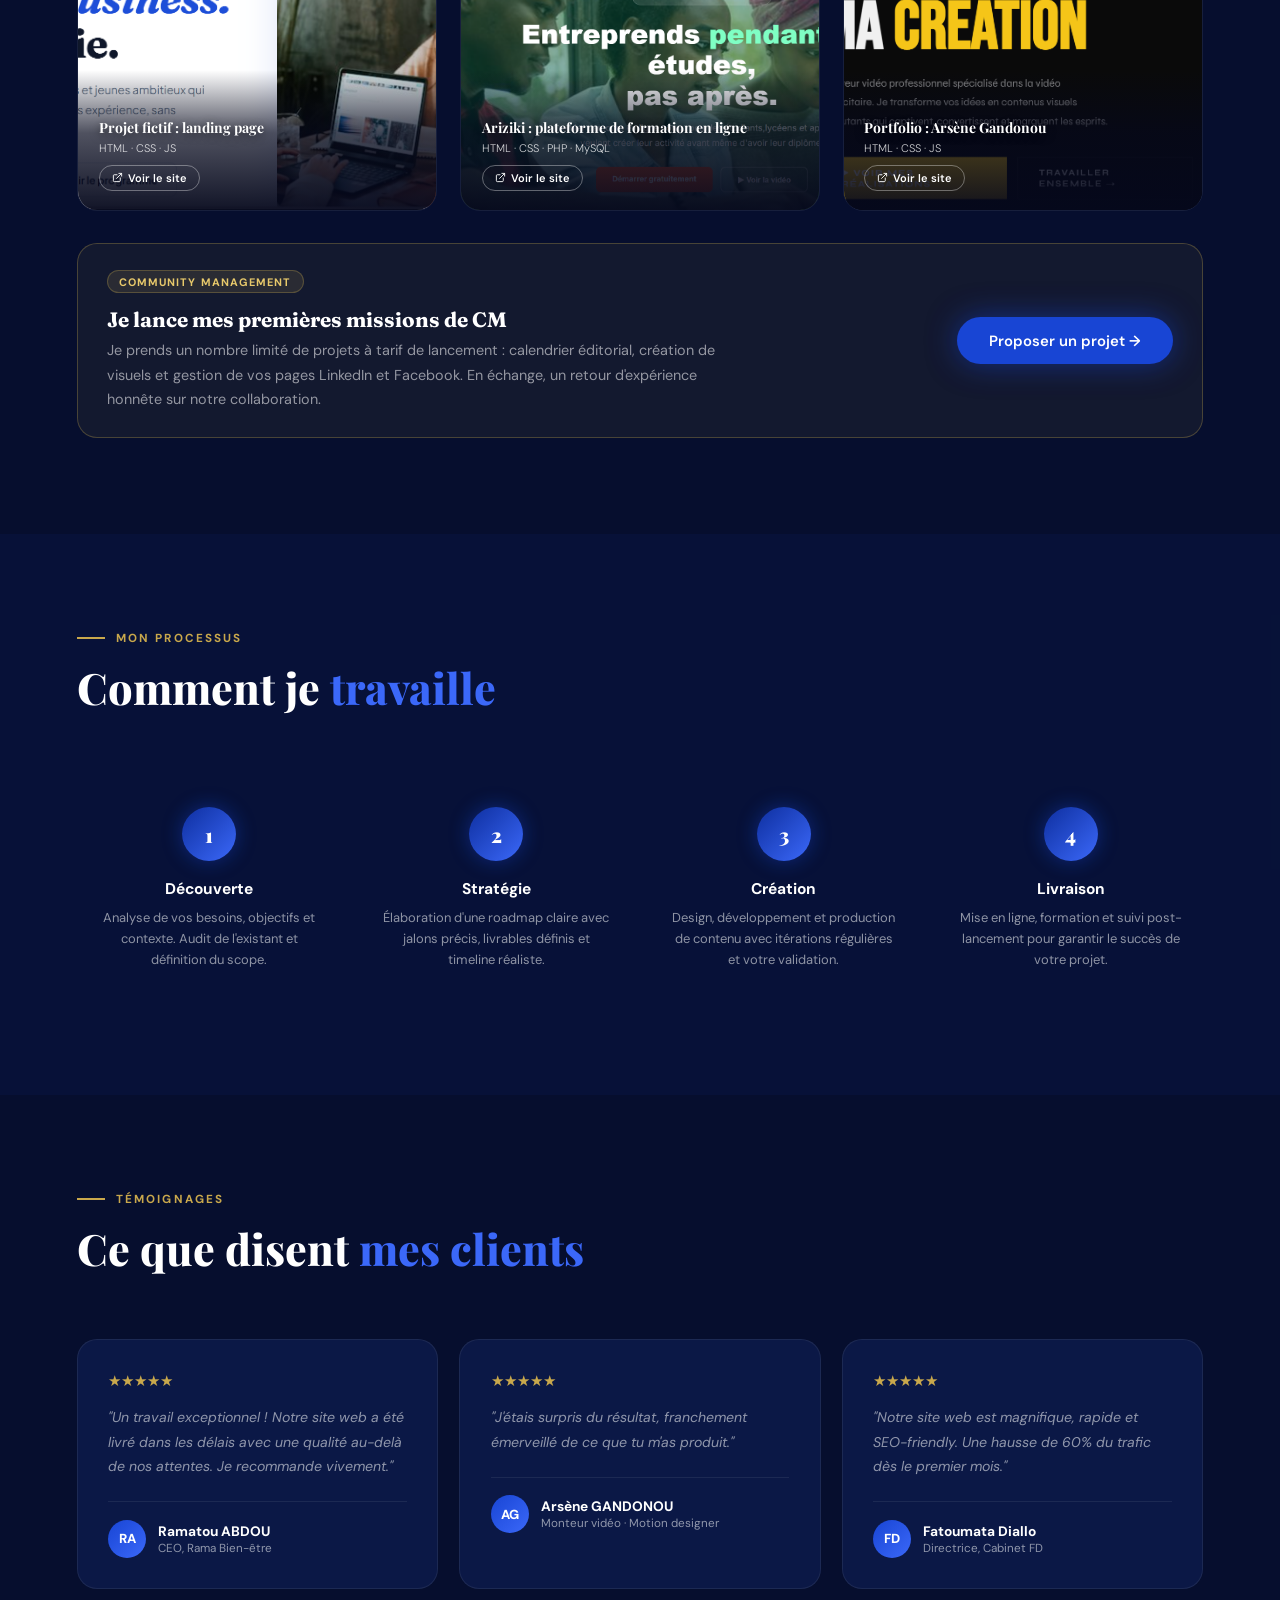
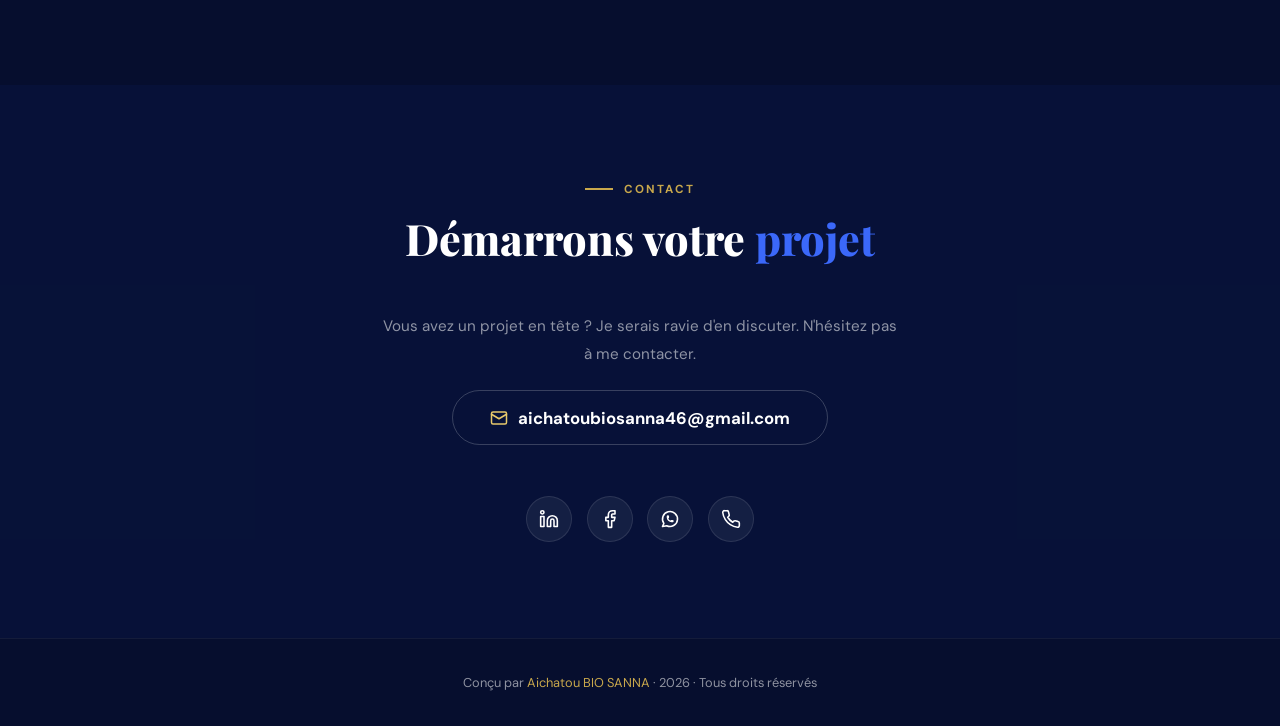
==== commit fac70cce: "Remplacement des emojis par des icônes" ====
--- a/index.html
+++ b/index.html
@@ -227,7 +227,7 @@
       <div class="srv-ico"><svg viewBox="0 0 24 24"><path d="m3 11 18-5v12L3 14v-3z"/><path d="M11.6 16.8a3 3 0 1 1-5.8-1.6"/></svg></div>
       <h3>Gestion des Réseaux Sociaux</h3>
       <p>Gestion quotidienne de vos pages <strong>LinkedIn</strong> et <strong>Facebook</strong> : stratégie éditoriale, calendrier de publication, contenus engageants et interaction avec votre communauté.</p>
-      <div class="srv-more">En savoir plus →</div>
+     
     </div>
 
     <!-- 2. Publicité / Ads -->
@@ -236,7 +236,7 @@
       <div class="srv-ico"><svg viewBox="0 0 24 24"><circle cx="12" cy="12" r="10"/><circle cx="12" cy="12" r="6"/><circle cx="12" cy="12" r="2"/></svg></div>
       <h3>Publicité & Ads</h3>
       <p>Campagnes sur <strong>Facebook Ads</strong> : ciblage précis, visuels percutants et suivi des performances pour maximiser votre retour sur investissement.</p>
-      <div class="srv-more">En savoir plus →</div>
+      
     </div>
 
     <!-- 3. Branding -->
@@ -252,7 +252,7 @@
         <span style="font-size:.72rem;color:var(--gold);margin-left:.4rem;font-family:'DM Sans',sans-serif;font-weight:600">↗ voir les créations</span>
       </h3>
       <p>Chartes graphiques, logos, templates réseaux sociaux et supports print pour <em>Fenou Immobilier</em>, <em>Nina Chips</em> et d'autres marques.</p>
-      <div class="srv-more" style="color:var(--gold)">Voir mes créations ↗</div>
+      
     </div>
 
     <!-- 4. Développement Web -->
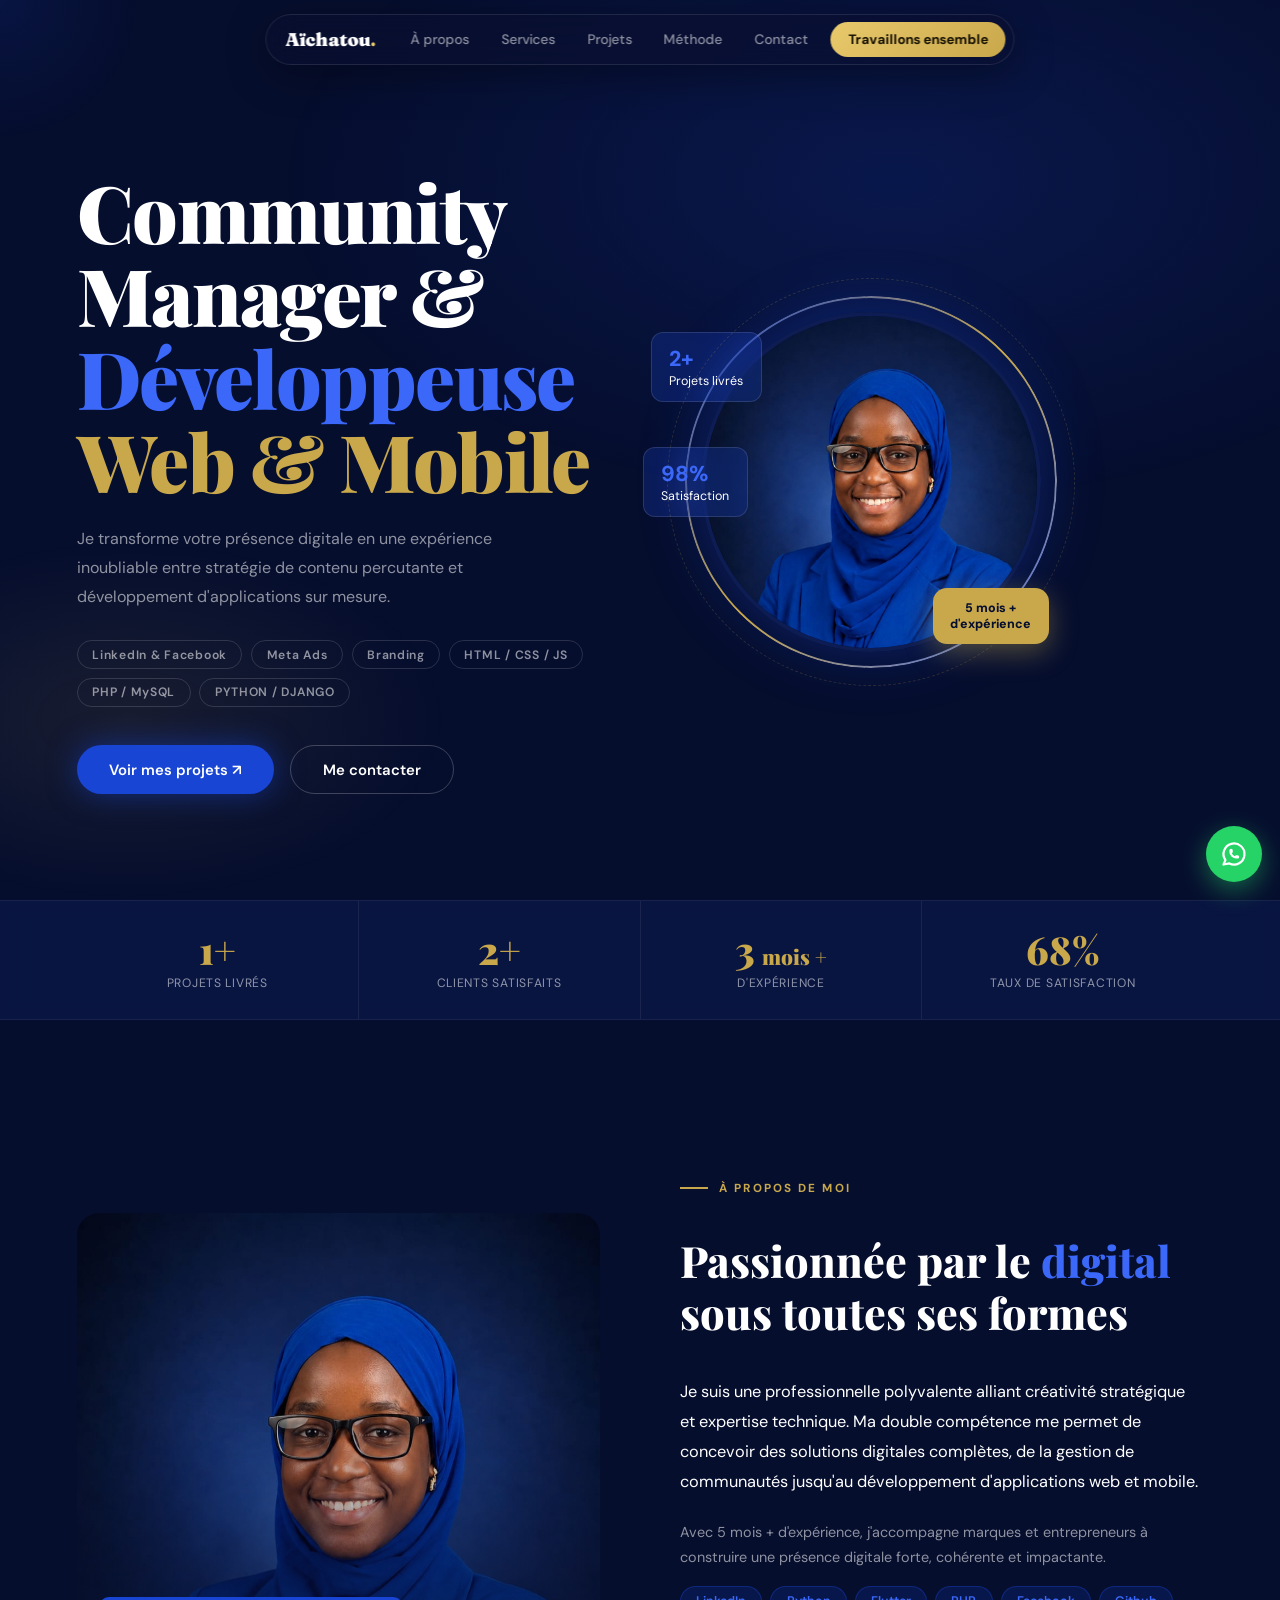
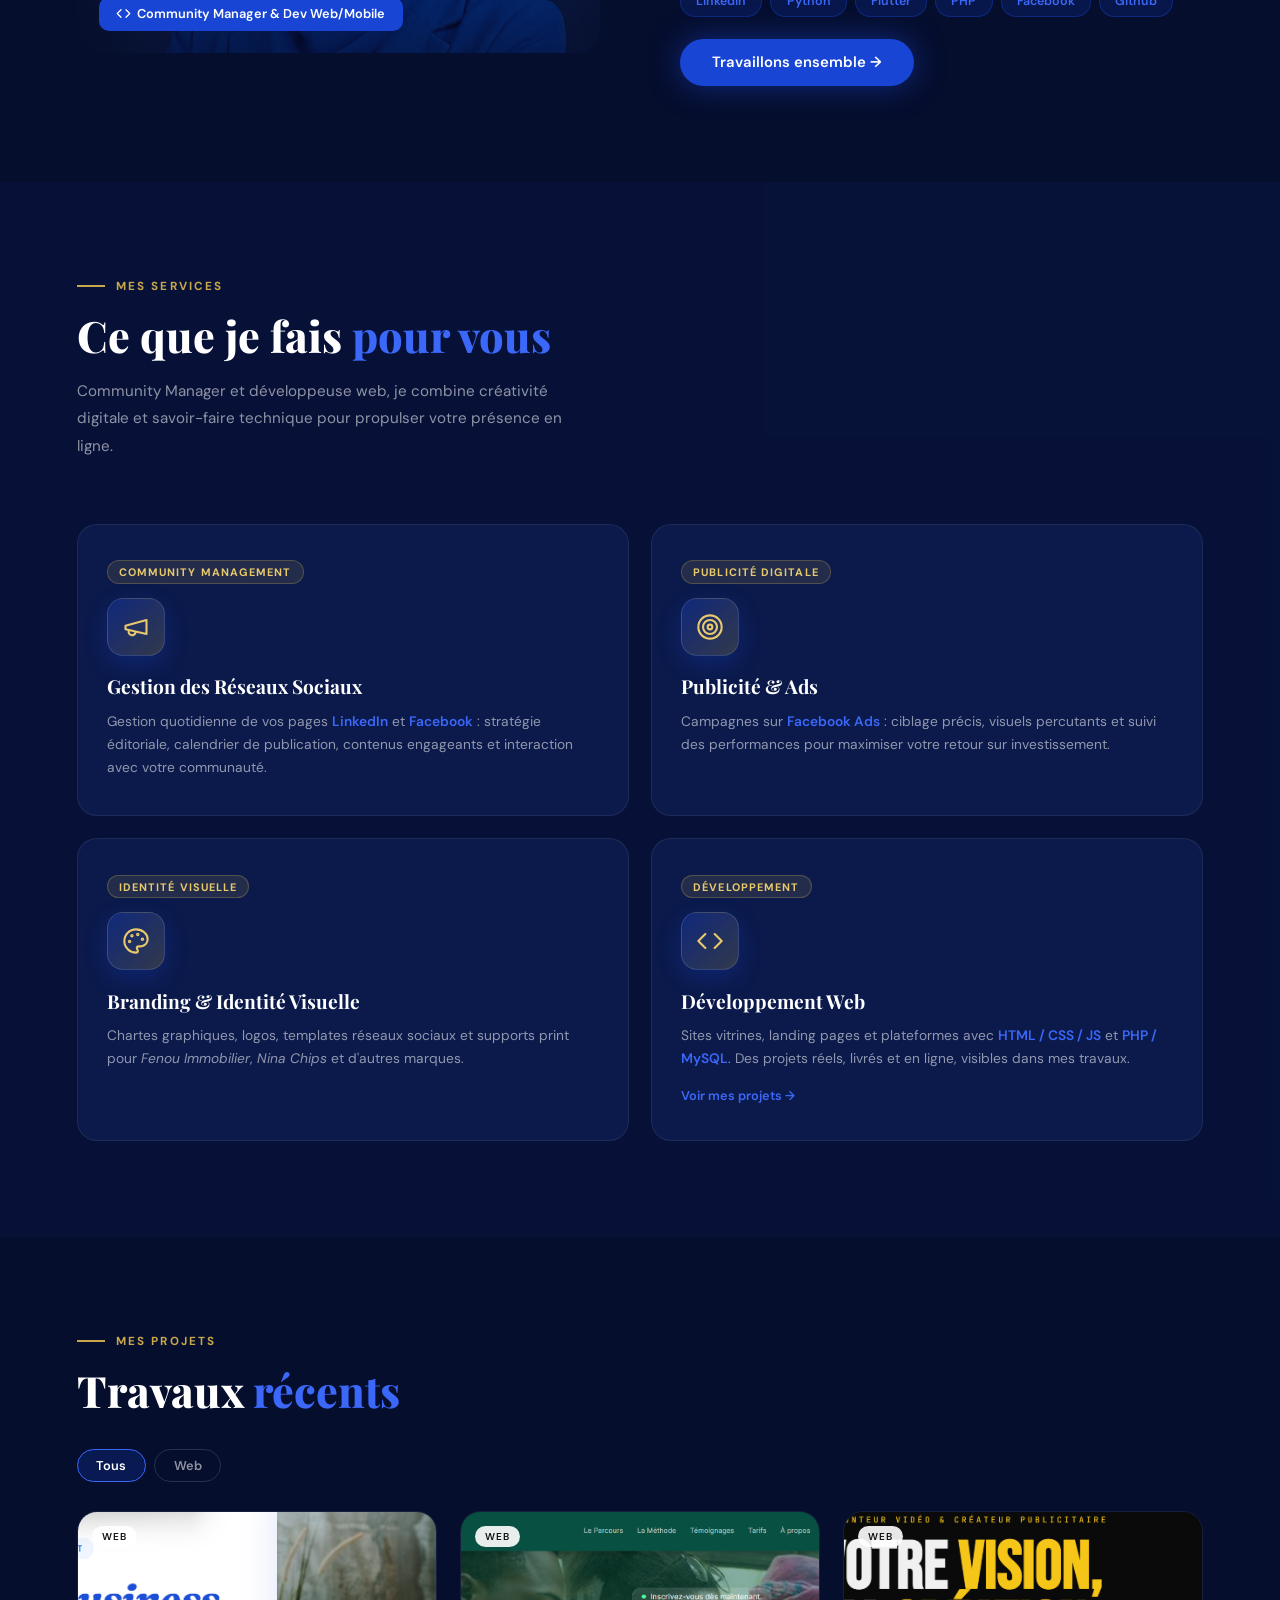
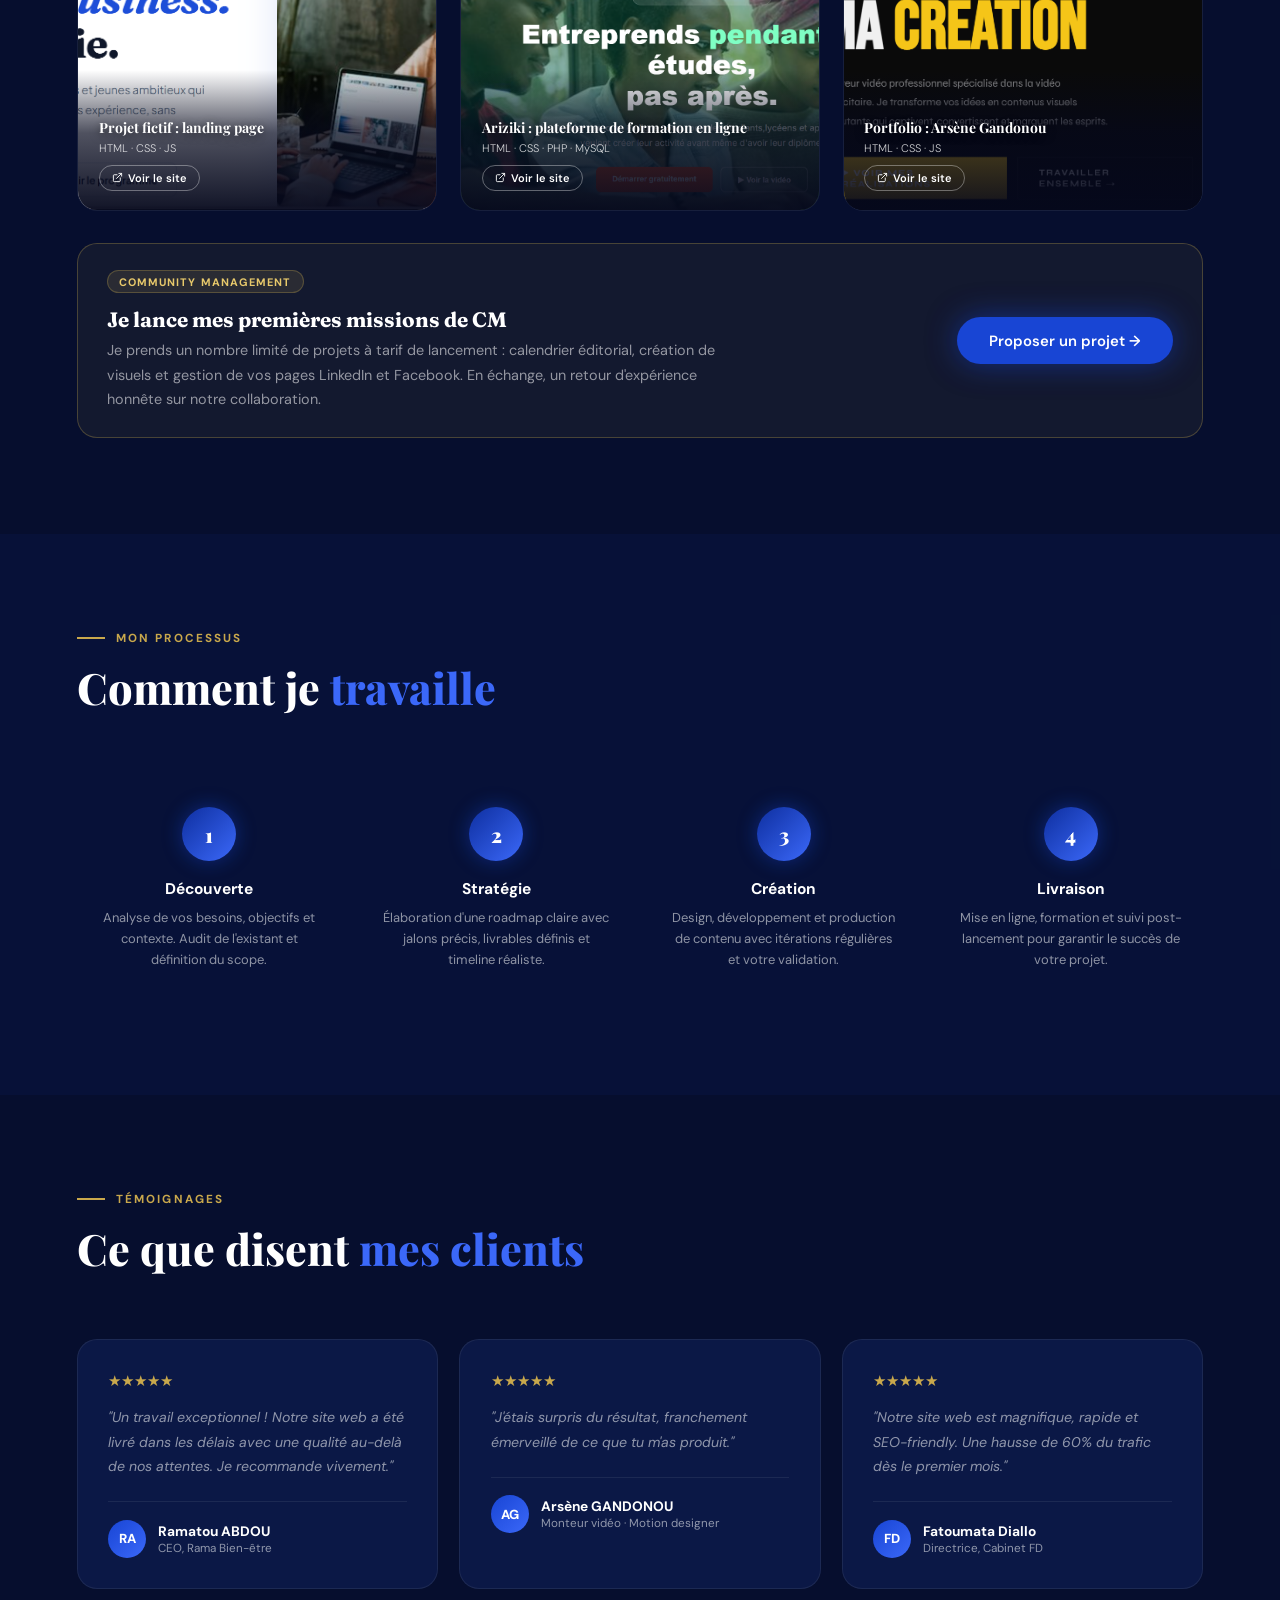
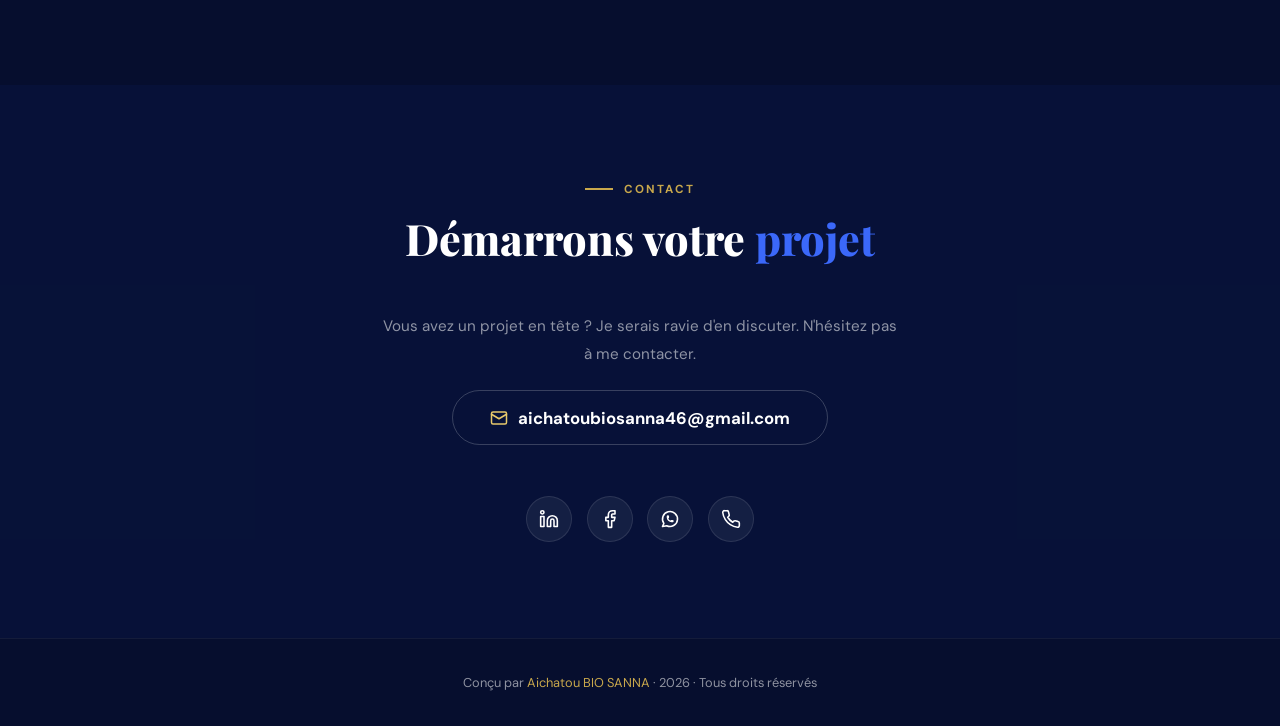
==== commit 6e677b02: "Remplacement des emojis par des icônes" ====
--- a/index.html
+++ b/index.html
@@ -248,9 +248,7 @@
          onclick="openGallery(this)">
       <span class="srv-tag">Identité Visuelle</span>
       <div class="srv-ico"><svg viewBox="0 0 24 24"><circle cx="13.5" cy="6.5" r=".6"/><circle cx="17.5" cy="10.5" r=".6"/><circle cx="8.5" cy="7.5" r=".6"/><circle cx="6.5" cy="12.5" r=".6"/><path d="M12 2C6.5 2 2 6.5 2 12s4.5 10 10 10c.9 0 1.6-.7 1.6-1.6 0-.4-.2-.8-.4-1.1-.3-.3-.5-.7-.5-1.1 0-.9.7-1.6 1.6-1.6H16c3.3 0 6-2.7 6-6 0-4.9-4.5-8.6-10-8.6z"/></svg></div>
-      <h3>Branding & Identité Visuelle
-        <span style="font-size:.72rem;color:var(--gold);margin-left:.4rem;font-family:'DM Sans',sans-serif;font-weight:600">↗ voir les créations</span>
-      </h3>
+      <h3>Branding & Identité Visuelle </h3>
       <p>Chartes graphiques, logos, templates réseaux sociaux et supports print pour <em>Fenou Immobilier</em>, <em>Nina Chips</em> et d'autres marques.</p>
       
     </div>
